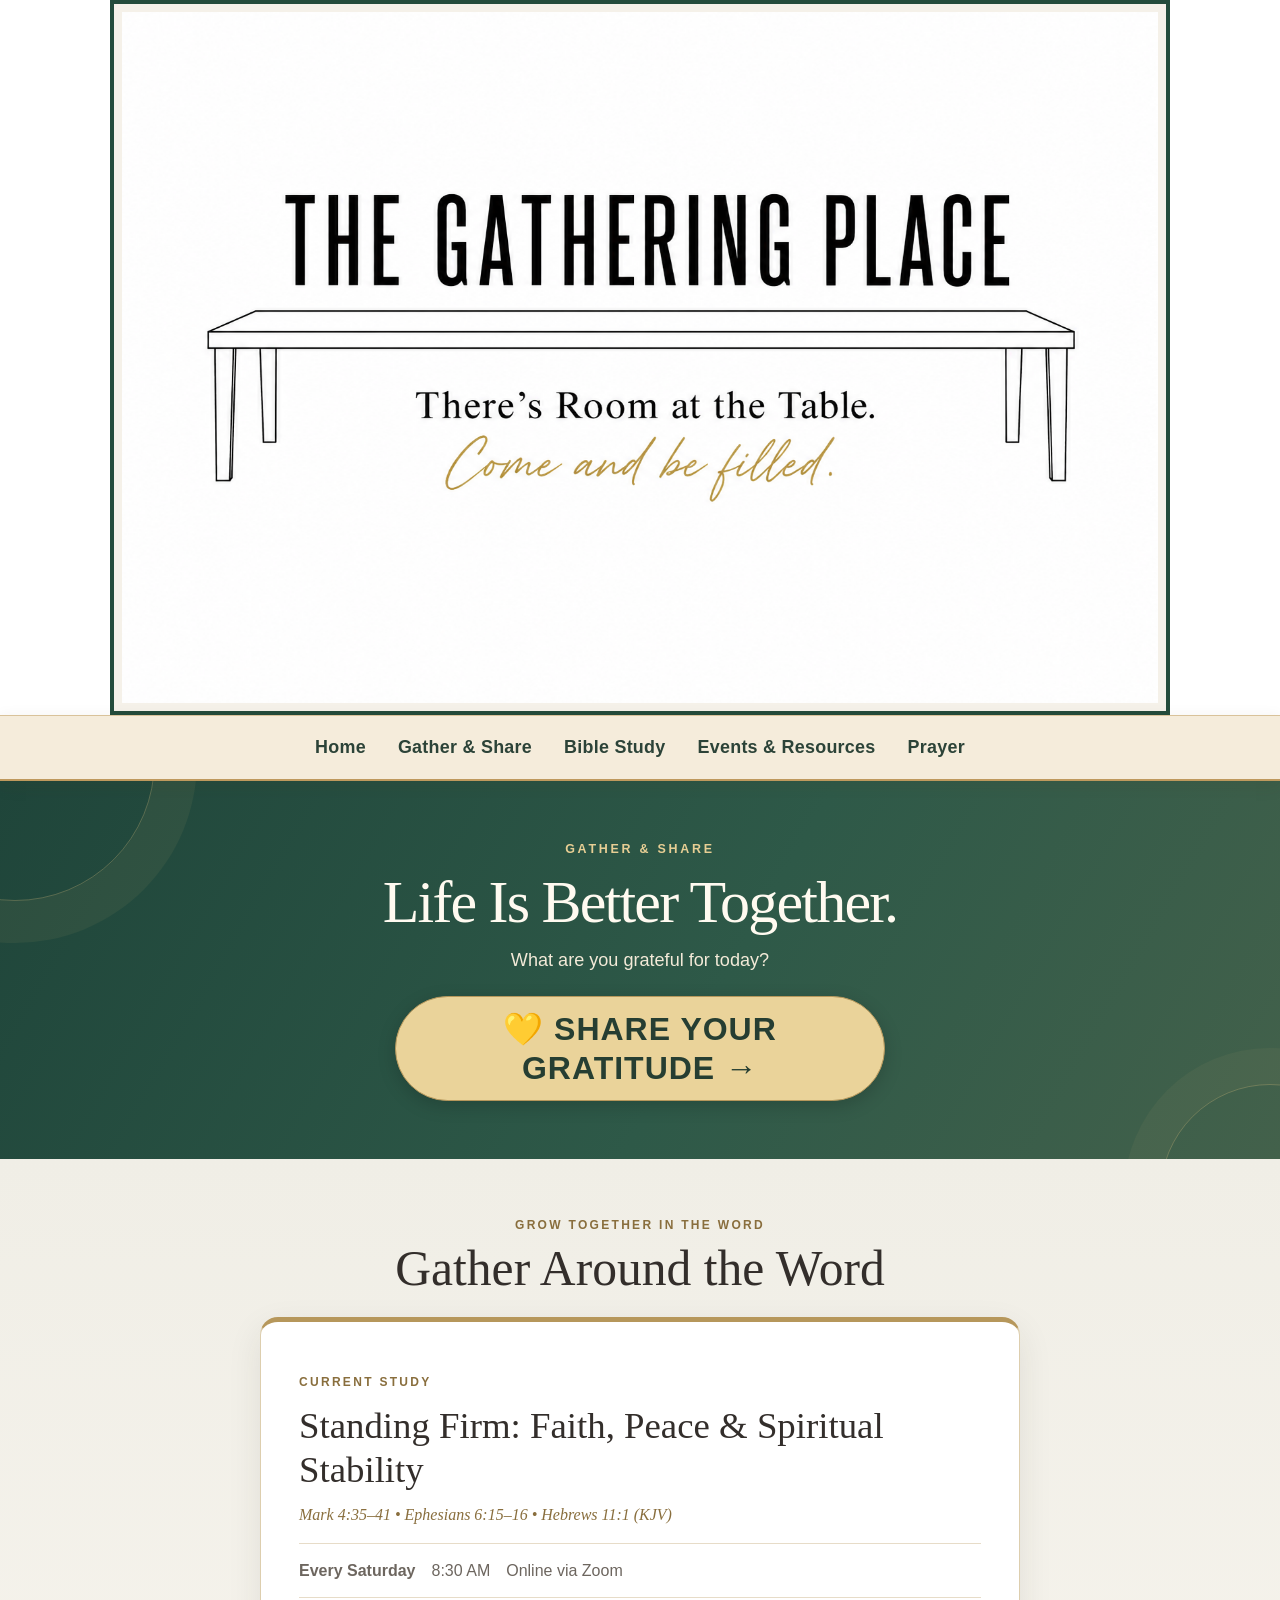
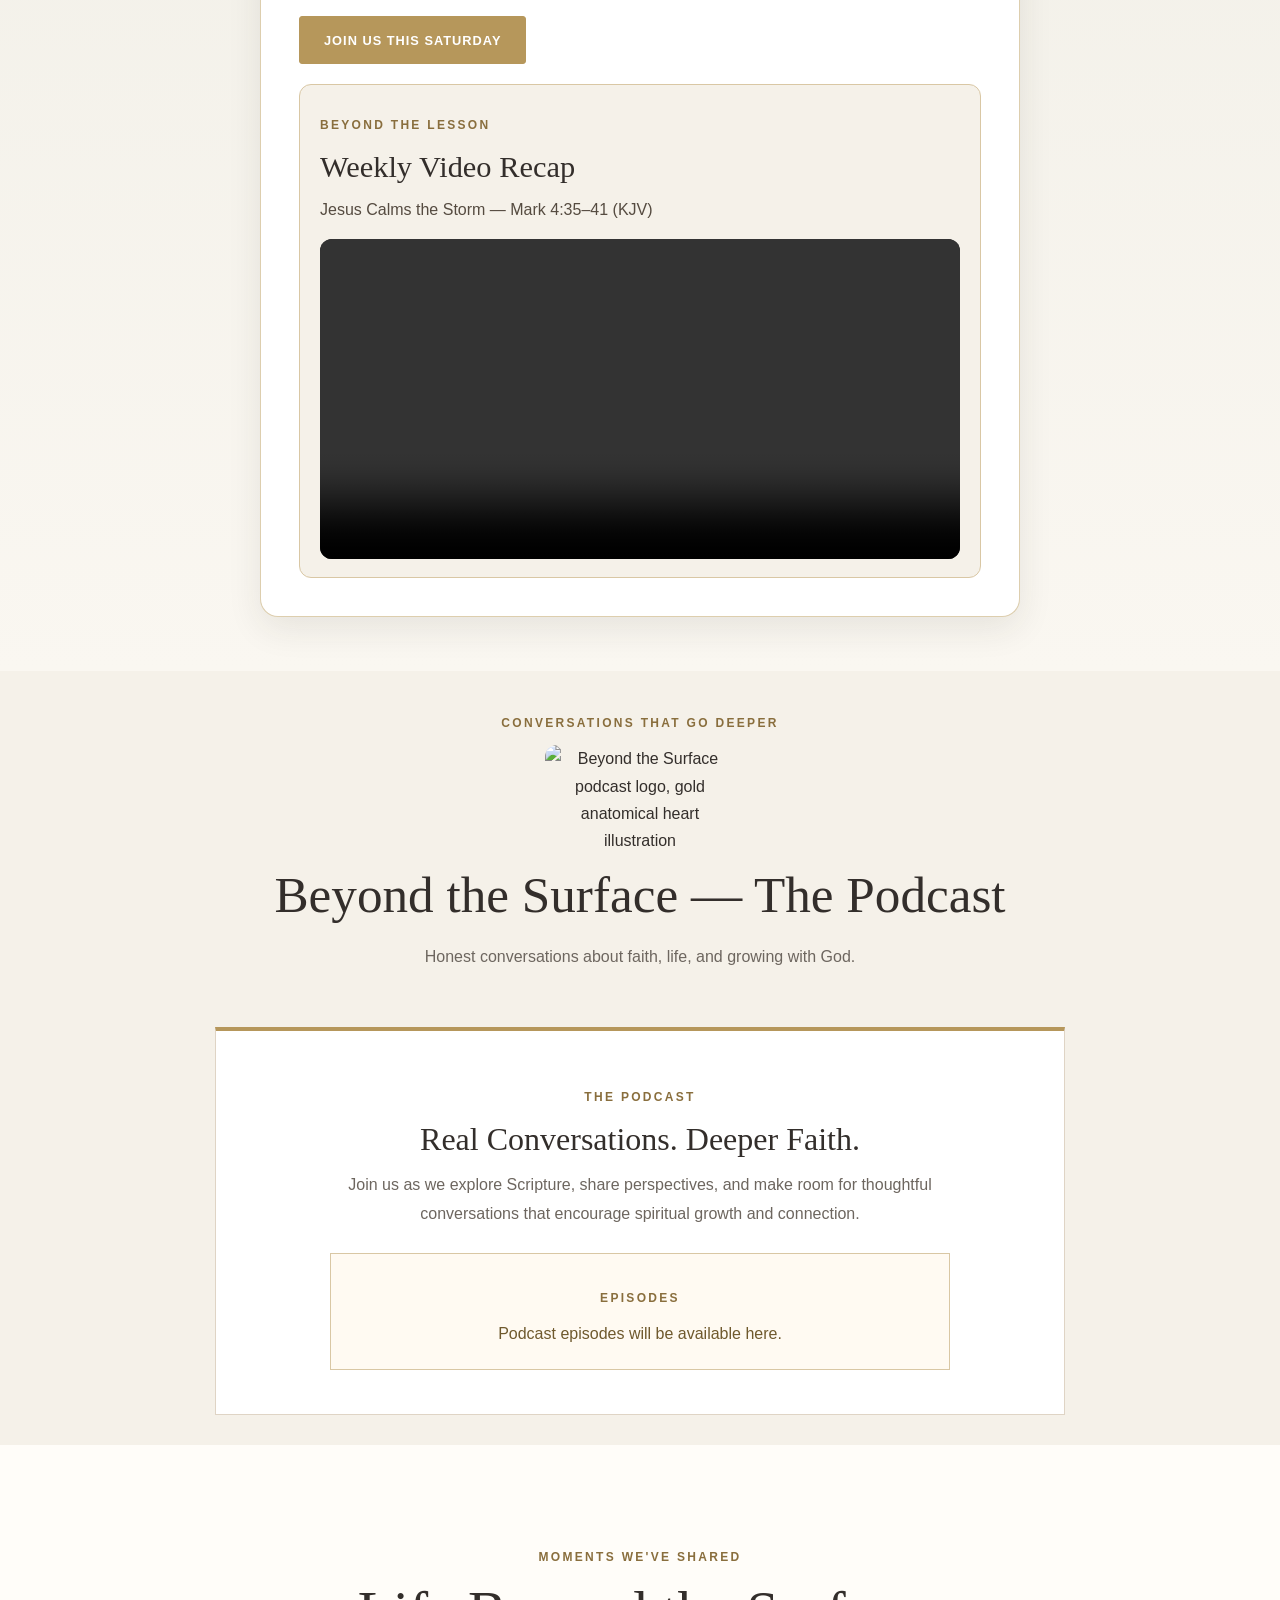
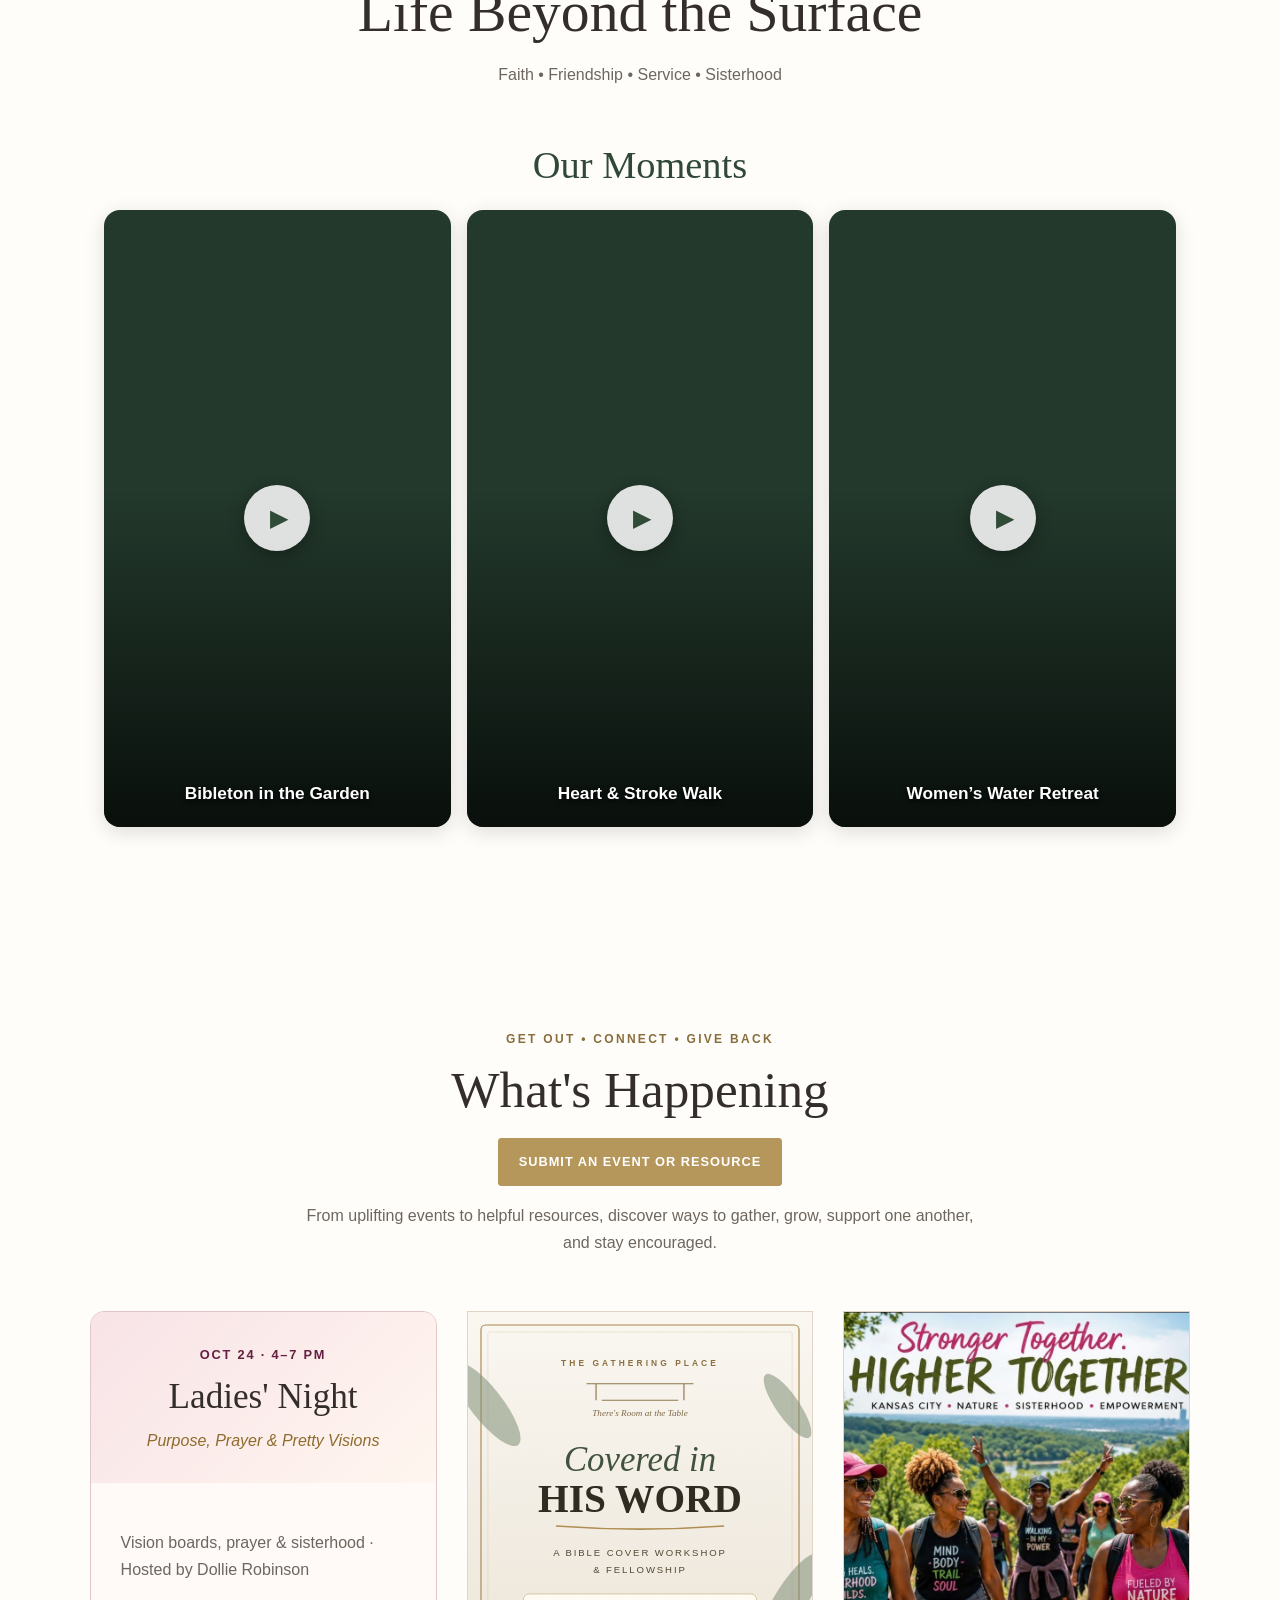
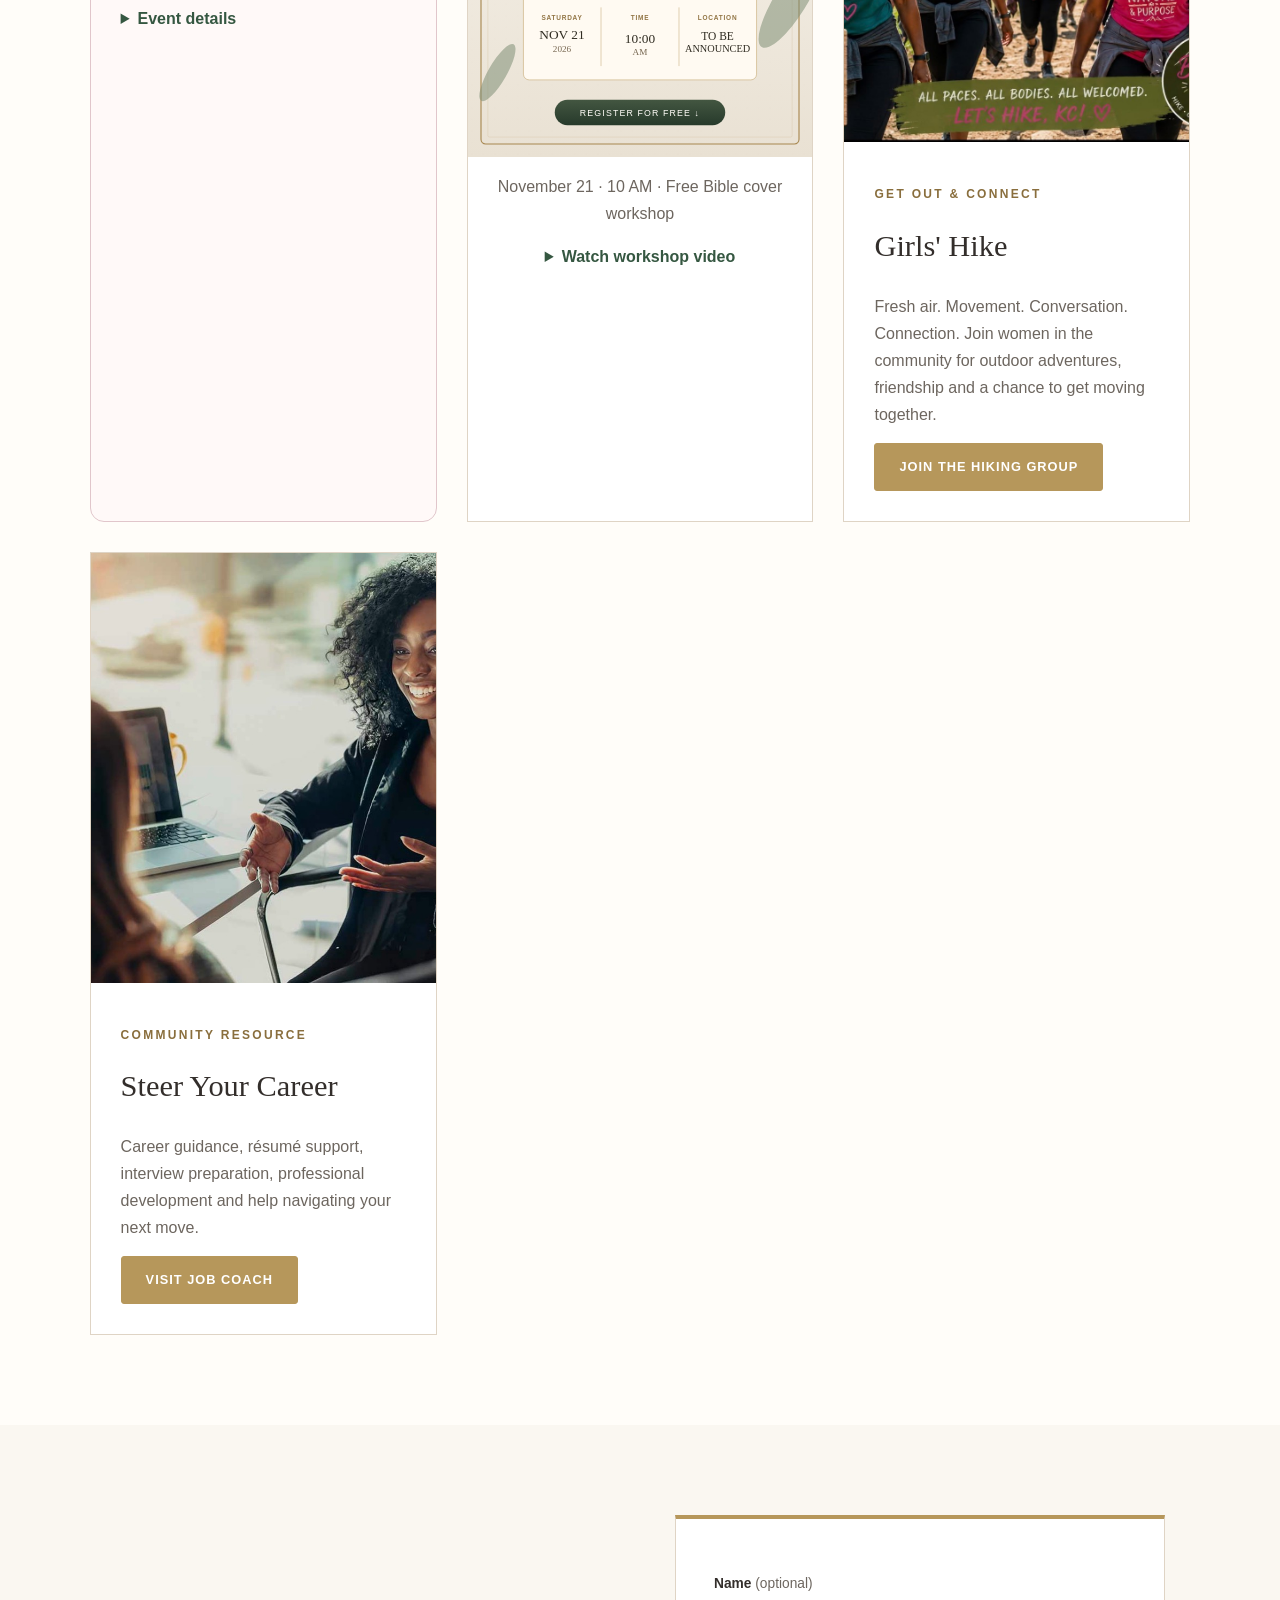
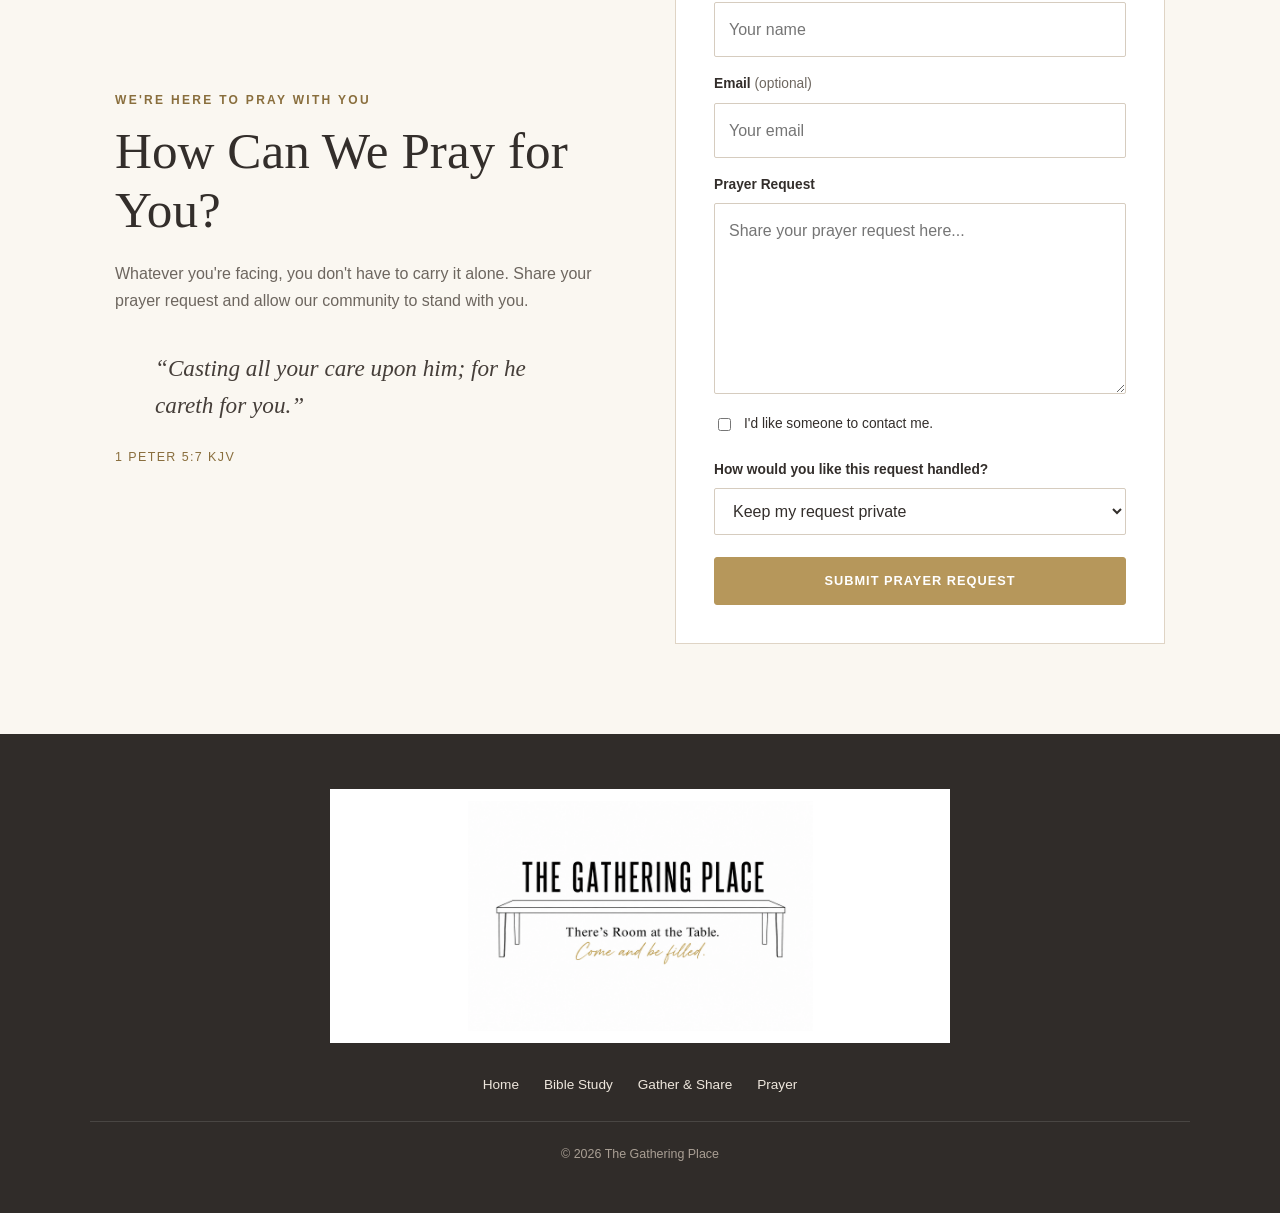
==== index.html @ 5f8c2c53 "Constrain Covered in His Word video player and keep it collapsed until opened" ====
<!DOCTYPE html>
<html lang="en">
<head>
    <meta charset="UTF-8">
    <meta name="viewport" content="width=device-width, initial-scale=1.0">
    <title>The Gathering Place</title>
    <link rel="stylesheet" href="css/style.css?v=20261018-mobile">
    <link rel="manifest" href="manifest.webmanifest">
    <link rel="apple-touch-icon" href="app-icon-192.png">
    <meta name="theme-color" content="#b6975b">
    <meta name="apple-mobile-web-app-capable" content="yes">
    <meta name="apple-mobile-web-app-status-bar-style" content="default">
    <meta name="apple-mobile-web-app-title" content="The Gathering Place">

    <!-- These rules keep the Gathering Place logo large and centered. -->
    <style>
        html,
        body {
            width: 100%;
            margin: 0;
            padding: 0;
            overflow-x: hidden;
        }

        main,
        section {
            width: 100%;
            margin-left: auto;
            margin-right: auto;
        }

        .reason-container,
        .bible-study-container,
        .podcast-container,
        .questions-container,
        .visual-events-grid,
        .prayer-container,
        .footer-container {
            margin-left: auto !important;
            margin-right: auto !important;
        }

        .hero {
            min-height: 0 !important;
            height: auto !important;
            width: 100% !important;
            padding: 30px 0 !important;
            background: #ffffff !important;
            display: flex !important;
            justify-content: center !important;
            align-items: center !important;
            text-align: center !important;
        }

        .hero-content {
            width: 100% !important;
            margin: 0 auto !important;
        }

        .gathering-place-logo {
            display: block !important;
            width: min(1100px, 96vw) !important;
            height: auto !important;
            max-height: 430px !important;
            object-fit: contain !important;
            margin: 0 auto !important;
        }

        .hero-description {
            width: min(760px, 90%);
            margin: 24px auto 0 !important;
            text-align: center;
        }

        .section-heading,
        .section-heading h2 {
            max-width: 100% !important;
        }

        .section-heading h2 {
            overflow-wrap: normal;
            word-break: normal;
            text-align: center;
        }

        .footer-logo-banner {
            width: min(620px, 92%);
            margin: 0 auto 30px;
            padding: 12px 20px;
            background: #ffffff;
        }

        .footer-logo {
            display: block;
            width: 100%;
            max-height: 230px;
            margin: 0 auto;
            object-fit: contain;
        }

        .event-image {
            position: relative;
        }

        .date-badge {
            position: absolute;
            top: 16px;
            left: 16px;
            z-index: 5;
            width: 74px;
            min-height: 78px;
            padding: 8px 6px;
            background: #ffffff;
            border: 1px solid #b6975b;
            box-shadow: 0 8px 22px rgba(51, 46, 43, 0.16);
            display: flex;
            flex-direction: column;
            justify-content: center;
            align-items: center;
            text-align: center;
        }

        .date-month {
            color: #896e3d;
            font-size: 0.72rem;
            font-weight: 700;
            letter-spacing: 2px;
            line-height: 1;
        }

        .date-day {
            margin-top: 5px;
            color: #332e2b;
            font-family: Georgia, "Times New Roman", serif;
            font-size: 2rem;
            line-height: 1;
        }

        @media (max-width: 650px) {
            .hero {
                padding: 18px 0 !important;
            }

            .gathering-place-logo {
                width: 100% !important;
                max-height: 320px !important;
                margin: 0 auto !important;
            }

            .hero-description {
                width: 90%;
                margin-top: 18px !important;
                padding: 0 !important;
                font-size: 0.95rem;
                line-height: 1.7;
            }

            .reason-section .section-heading h2,
            .memories-section .section-heading h2 {
                width: 100%;
                font-size: clamp(2.15rem, 10vw, 3rem) !important;
                line-height: 1.08 !important;
                white-space: normal !important;
            }

            .footer-logo-banner {
                width: 96%;
                padding: 8px 12px;
            }
        }

        /* KEEP THE TOP HEADER AND NAVIGATION INSIDE THE PAGE */

        .site-header {
            box-sizing: border-box !important;
            width: 100% !important;
            max-width: 100vw !important;
            padding: 18px clamp(24px, 4vw, 72px) !important;
            display: grid !important;
            grid-template-columns: minmax(260px, auto) minmax(0, 1fr) !important;
            align-items: center !important;
            column-gap: 40px !important;
        }

        .logo-area {
            min-width: 0 !important;
        }

        .main-nav {
            width: 100% !important;
            max-width: 100% !important;
            display: flex !important;
            justify-content: flex-end !important;
            align-items: center !important;
            flex-wrap: wrap !important;
            gap: 14px 28px !important;
        }

        .main-nav a {
            white-space: nowrap !important;
        }

        @media (max-width: 1100px) {
            .site-header {
                grid-template-columns: 1fr !important;
                row-gap: 16px !important;
                text-align: center !important;
            }

            .main-nav {
                justify-content: center !important;
            }
        }

        /* KEEP THE BOTTOM TITLE CENTERED AND VISIBLE */

        .memories-section .section-heading {
            width: min(1050px, 92vw) !important;
            max-width: 92vw !important;
            padding-left: 0 !important;
            padding-right: 0 !important;
            margin-left: auto !important;
            margin-right: auto !important;
        }

        .memories-section .section-heading h2 {
            width: 100% !important;
            max-width: 100% !important;
            font-size: clamp(2.2rem, 5vw, 3.6rem) !important;
            line-height: 1.1 !important;
            white-space: normal !important;
            overflow-wrap: normal !important;
            text-align: center !important;
        }
    
        /* Phone-specific width fix for the content cards (desktop unchanged). */
        @media screen and (max-width: 650px) {
          html, body { width: 100% !important; max-width: 100% !important; overflow-x: clip !important; }
          *, *::before, *::after { box-sizing: border-box !important; }
          main, main > section { width: 100% !important; max-width: 100% !important; min-width: 0 !important; }
          .bible-study-section, .podcast-section, .questions-section, .community-section, .prayer-section {
            padding-left: 16px !important; padding-right: 16px !important;
          }
          .bible-study-container, .podcast-container, .questions-container,
          .prayer-container, .visual-events-grid {
            display: grid !important;
            grid-template-columns: minmax(0, 1fr) !important;
            width: 100% !important; max-width: 100% !important; min-width: 0 !important;
          }
          .bible-study-container > *, .podcast-container > *, .questions-container > *,
          .prayer-container > *, .visual-events-grid > * {
            box-sizing: border-box !important;
            min-width: 0 !important; width: 100% !important; max-width: 100% !important;
          }
          .current-lesson-card, .lesson-library-card {
            padding: 24px 16px !important; overflow-wrap: anywhere !important;
          }
          .lesson-buttons, .lesson-buttons a, .lesson-buttons button {
            box-sizing: border-box !important;
            width: 100% !important; max-width: 100% !important; min-width: 0 !important;
          }
          .lesson-buttons a, .lesson-buttons button { white-space: normal !important; overflow-wrap: anywhere !important; }
          .visual-event-card, .visual-event-info { min-width: 0 !important; max-width: 100% !important; }
          .visual-event-card video, .visual-event-card img { width: 100% !important; max-width: 100% !important; }
        }


        /* Inviting, professional header and accessible responsive navigation */
        .site-header .logo-area h1 { font-size:clamp(1.65rem,2.8vw,2.45rem); line-height:1.15; letter-spacing:-.025em; }
        .site-header .logo-area p { font-size:clamp(.68rem,1vw,.82rem); letter-spacing:1.1px; line-height:1.6; }
        .site-header .main-nav { gap:10px 12px !important; }
        .site-header .main-nav a {
            font-size:.88rem; font-weight:600; padding:10px 15px; border-radius:999px;
            border:1px solid transparent; transition:background .2s,border-color .2s,color .2s;
            white-space:normal !important; text-align:center;
        }
        .site-header .main-nav a:hover, .site-header .main-nav a:focus-visible {
            background:#f5f1e9; border-color:#d9c7a4; color:#6f592d;
        }
        .community-welcome {
            width:100%; max-width:100%; min-width:0; box-sizing:border-box;
            padding:clamp(48px,7vw,90px) 22px; text-align:center; background:#f5f1e9;
        }
        .community-welcome-inner { max-width:780px; min-width:0; width:100%; margin:0 auto; }
        .community-welcome h2 {
            margin:16px auto 22px; font-size:clamp(2.3rem,5.4vw,4.2rem);
            line-height:1.12; letter-spacing:-.03em; overflow-wrap:normal;
        }
        .community-welcome-lead { max-width:650px; margin:0 auto 28px; font-size:clamp(1rem,2vw,1.2rem); line-height:1.8; }
        .community-welcome .primary-button { padding:15px 30px; max-width:100%; white-space:normal; text-align:center; }
        .community-welcome-secondary { margin:18px auto 0; font-size:.94rem; }
        .community-welcome-secondary a { color:#6f592d; text-decoration:underline; text-underline-offset:4px; }
        @media(max-width:650px) {
            .site-header { padding:19px 16px !important; row-gap:16px !important; }
            .site-header .logo-area h1 { font-size:clamp(1.75rem,7vw,2.2rem); }
            .site-header .main-nav {
                display:grid !important; grid-template-columns:repeat(2,minmax(0,1fr)) !important;
                width:100% !important; gap:9px !important;
            }
            .site-header .main-nav a {
                width:100%; box-sizing:border-box; min-width:0; border:1px solid #e1d8c9;
                background:#faf7f1; border-radius:9px; padding:11px 7px;
                font-size:.84rem; line-height:1.35; overflow-wrap:break-word;
            }
            .site-header .main-nav a:last-child { grid-column:1 / -1; }
            .community-welcome { padding:48px 20px 54px; }
            .community-welcome h2 { font-size:clamp(2rem,9vw,3rem); }
        }

        /* Rich, compact community invitation: preserve concise wording */
        .community-welcome {
            position:relative;
            isolation:isolate;
            overflow:hidden;
            padding:clamp(34px,5vw,58px) 20px !important;
            background:linear-gradient(120deg,#1f453a 0%,#2e5948 56%,#43614b 100%) !important;
            color:#fffaf0;
        }
        .community-welcome::before,.community-welcome::after {
            content:"";position:absolute;z-index:-1;pointer-events:none;
            border:1px solid rgba(218,190,126,.3);border-radius:50%;
        }
        .community-welcome::before {width:280px;height:280px;left:-125px;top:-160px;box-shadow:0 0 0 42px rgba(218,190,126,.065);}
        .community-welcome::after {width:220px;height:220px;right:-100px;bottom:-145px;box-shadow:0 0 0 36px rgba(218,190,126,.06);}
        .community-welcome-inner {max-width:800px !important;}
        .community-welcome .section-small {
            color:#e7ce94 !important;letter-spacing:.22em;
            font-size:.78rem;font-weight:700;margin:0 0 10px;
        }
        .community-welcome h2 {
            color:#fffaf0 !important;font-size:clamp(2rem,5vw,3.75rem) !important;
            line-height:1.08 !important;margin:0 auto 12px !important;
        }
        .community-welcome-lead {
            color:#f3ead8 !important;line-height:1.5 !important;
            margin:0 auto 22px !important;font-size:clamp(1rem,1.7vw,1.13rem) !important;
        }
        .community-welcome .primary-button {
            display:inline-flex;justify-content:center;align-items:center;
            padding:13px 26px !important;border-radius:999px !important;
            background:#ead39a !important;color:#263e32 !important;
            font-weight:700;box-shadow:0 5px 18px rgba(0,0,0,.17);
            transition:transform .18s ease,background .18s ease;
        }
        .community-welcome .primary-button:hover,.community-welcome .primary-button:focus-visible {
            background:#fff0c7 !important;transform:translateY(-2px);
        }
        @media(max-width:650px) {
            .community-welcome {padding:36px 18px 40px !important;}
            .community-welcome h2 {font-size:clamp(2.05rem,9vw,2.75rem) !important;}
            .community-welcome-lead {margin-bottom:18px !important;}
        }

        /* Understated navigation: links instead of large boxed buttons */
        .site-header .main-nav {
            display:flex !important;
            flex-wrap:wrap !important;
            align-items:center !important;
            justify-content:center !important;
            gap:8px 24px !important;
        }
        .site-header .main-nav a {
            display:inline-block !important;
            width:auto !important;
            min-width:0 !important;
            padding:8px 2px !important;
            background:transparent !important;
            border:0 !important;
            border-radius:0 !important;
            color:#332e2b !important;
            font-size:clamp(.9rem,1.2vw,1rem) !important;
            font-weight:500 !important;
            line-height:1.45 !important;
            text-decoration:none;
            text-underline-offset:6px;
        }
        .site-header .main-nav a:hover,
        .site-header .main-nav a:focus-visible {
            background:transparent !important;
            border:0 !important;
            text-decoration:underline !important;
            color:#896e3d !important;
        }
        @media(max-width:650px) {
            .site-header .main-nav {
                display:flex !important;
                flex-direction:row !important;
                flex-wrap:wrap !important;
                gap:6px 18px !important;
                justify-content:center !important;
            }
            .site-header .main-nav a,
            .site-header .main-nav a:last-child {
                grid-column:auto !important;
                flex:0 0 auto !important;
                padding:8px 1px !important;
                font-size:.94rem !important;
            }
            .hero { padding:12px 0 18px !important; }
        }

        /* One clear brand image with subtle navigation immediately below */
        .hero .hero-content { width:100% !important; max-width:1100px !important; margin:0 auto !important; }
        .hero .hero-nav {
            display:flex !important; flex-wrap:wrap !important; justify-content:center !important;
            align-items:center !important; gap:10px 30px !important;
            width:100% !important; margin:8px auto 0 !important; padding:8px 16px 14px !important;
        }
        .hero .hero-nav a {
            display:inline-block !important; text-align:center !important; width:auto !important;
            padding:9px 2px !important; margin:0 !important; border:0 !important;
            background:transparent !important; border-radius:0 !important;
            color:#332e2b !important; font-size:clamp(.94rem,1.35vw,1.04rem) !important;
            font-weight:500 !important; text-decoration:none !important;
            white-space:normal !important; line-height:1.35 !important;
        }
        .hero .hero-nav a:hover, .hero .hero-nav a:focus-visible {
            color:#896e3d !important; text-decoration:underline !important; text-underline-offset:5px !important;
        }
        @media(max-width:650px) {
            .hero .hero-nav {
                display:flex !important; flex-wrap:wrap !important; flex-direction:row !important;
                gap:6px 19px !important; margin-top:0 !important; padding:4px 12px 12px !important;
            }
            .hero .hero-nav a { flex:0 0 auto !important; font-size:.94rem !important; padding:8px 0 !important; }
        }

        /* Compact visual refresh for home logo and Bible study */
        .hero {padding:12px 0 20px !important;}
        .gathering-place-logo {width:min(780px,90vw) !important;max-height:290px !important;}
        .hero .hero-content {max-width:980px !important;}
        .hero .hero-nav {margin:0 auto !important;gap:6px 22px !important;padding:0 16px !important;}
        .hero .hero-nav a {font-size:clamp(.9rem,1.5vw,1.04rem) !important;}
        .bible-study-section {
            padding:44px 18px 54px !important;
            background:linear-gradient(180deg,#f0eee6,#faf7f1) !important;
        }
        .bible-study-section .section-heading {margin-bottom:20px !important;}
        .bible-study-section .section-heading h2 {
            font-size:clamp(2rem,4.3vw,3.1rem) !important;line-height:1.12 !important;
            margin:6px auto 0 !important;
        }
        .bible-study-section .section-heading .section-small {margin-bottom:4px !important;}
        .bible-study-section .bible-study-container {max-width:760px !important;}
        .bible-study-section .current-lesson-card {
            padding:clamp(22px,4vw,38px) !important;
            border-radius:18px !important;
            border:1px solid #ddceae !important;
            border-top:5px solid #b6975b !important;
            box-shadow:0 12px 35px rgba(39,44,35,.09) !important;
        }
        .bible-study-section .current-lesson-card > h3 {
            font-size:clamp(1.65rem,3.7vw,2.3rem) !important;
            line-height:1.18 !important;margin:8px 0 12px !important;
        }
        .bible-study-section .lesson-scripture {line-height:1.5 !important;margin:0 0 16px !important;}
        .bible-study-section .study-details {
            display:flex !important;gap:6px 16px !important;flex-wrap:wrap !important;
            padding:13px 0 !important;margin:8px 0 18px !important;
            border-top:1px solid #e7dcc8;border-bottom:1px solid #e7dcc8;
        }
        .bible-study-section .study-details p {margin:0 !important;font-size:1rem !important;}
        .bible-study-section .lesson-buttons {margin:0 !important;}
        .bible-study-section .weekly-recap {
            margin-top:20px !important;padding:18px 20px !important;
            border-radius:12px !important;
        }
        .bible-study-section .weekly-recap h3 {margin:3px 0 6px !important;}
        .bible-study-section .weekly-recap p:last-child {margin:0 !important;}
        @media(max-width:650px) {
            .hero {padding:4px 0 12px !important;}
            .gathering-place-logo {width:94vw !important;max-height:235px !important;}
            .hero .hero-nav {gap:4px 13px !important;row-gap:0 !important;padding:0 12px !important;}
            .hero .hero-nav a {padding:5px 0 !important;font-size:.83rem !important;}
            .bible-study-section {padding:32px 14px 42px !important;}
            .bible-study-section .section-heading {margin-bottom:16px !important;}
            .bible-study-section .current-lesson-card {padding:20px 18px !important;}
            .bible-study-section .study-details {gap:4px 12px !important;}
        }

        /* Refined compact pill navigation under the original logo */
        .hero .hero-nav {
            display:flex !important;flex-wrap:wrap !important;
            justify-content:center !important;align-items:center !important;
            gap:9px 11px !important;max-width:880px !important;
            padding:8px 16px 0 !important;
        }
        .hero .hero-nav a {
            display:inline-flex !important;align-items:center !important;
            justify-content:center !important;width:auto !important;
            min-height:42px !important;padding:9px 17px !important;
            border:1px solid #ddcfb4 !important;border-radius:999px !important;
            background:#f8f4eb !important;color:#354b3d !important;
            font-weight:600 !important;font-size:clamp(.86rem,1.4vw,1rem) !important;
            line-height:1.2 !important;white-space:nowrap !important;
            text-decoration:none !important;
            box-shadow:0 2px 9px rgba(60,57,45,.05) !important;
            transition:background .18s ease,transform .18s ease,box-shadow .18s ease;
        }
        .hero .hero-nav a[href="community.html"] {
            background:#294c3e !important;border-color:#294c3e !important;
            color:#fff9ee !important;box-shadow:0 4px 12px rgba(37,72,57,.17) !important;
        }
        .hero .hero-nav a:hover,.hero .hero-nav a:focus-visible {
            background:#e8dec9 !important;color:#294c3e !important;
            transform:translateY(-2px);box-shadow:0 5px 14px rgba(60,57,45,.12) !important;
        }
        .hero .hero-nav a[href="community.html"]:hover,.hero .hero-nav a[href="community.html"]:focus-visible {
            background:#386451 !important;color:#fff !important;
        }
        @media(max-width:650px) {
            .hero .hero-nav {gap:8px !important;padding:4px 10px 0 !important;}
            .hero .hero-nav a {min-height:39px !important;padding:9px 12px !important;font-size:.82rem !important;}
        }

        /* Navigation bridges the logo and the next section */
        .hero {padding-bottom:0 !important;overflow:visible !important;position:relative;z-index:2;}
        .hero .hero-content {overflow:visible !important;}
        .hero .hero-nav {
            position:relative !important;z-index:4 !important;
            margin:0 auto -23px !important;padding:10px 14px !important;
            width:max-content !important;max-width:calc(100% - 20px) !important;
            border-radius:22px !important;
            background:rgba(255,253,248,.98) !important;
            border:1px solid #dbc59a !important;
            box-shadow:0 7px 24px rgba(35,62,48,.15),0 0 19px rgba(190,156,86,.17) !important;
            gap:8px !important;
        }
        .hero .hero-nav a {
            background:#f8f4eb !important;
            border:1px solid #d6c39e !important;
            box-shadow:0 1px 4px rgba(49,59,40,.06) !important;
            transition:transform .2s ease,box-shadow .2s ease,background .2s ease !important;
        }
        .hero .hero-nav a:hover,.hero .hero-nav a:focus-visible {
            transform:translateY(-3px) !important;
            box-shadow:0 0 0 2px rgba(210,175,104,.25),0 6px 16px rgba(37,66,49,.19) !important;
        }
        .community-welcome {padding-top:clamp(65px,7vw,86px) !important;}
        @media(max-width:650px) {
            .hero .hero-nav {
                width:calc(100% - 24px) !important;max-width:440px !important;
                margin-bottom:-28px !important;padding:10px 8px !important;
                gap:7px !important;border-radius:18px !important;
            }
            .hero .hero-nav a {font-size:.78rem !important;padding:9px 11px !important;min-height:36px !important;}
            .community-welcome {padding-top:74px !important;}
        }
        @media(prefers-reduced-motion:reduce) {
            .hero .hero-nav a {transition:none !important;}
            .hero .hero-nav a:hover {transform:none !important;}
        }

        /* Make original logo the unmistakable hero focal point */
        .hero .hero-content {max-width:1200px !important;}
        .hero .gathering-place-logo {
            width:min(1120px,98vw) !important;
            max-height:none !important;
            height:auto !important;
            margin:0 auto 4px !important;
        }
        .hero {padding-top:8px !important;}
        @media(max-width:650px) {
            .hero .gathering-place-logo {
                width:100vw !important;max-height:none !important;
                margin:0 auto 2px !important;
            }
            .hero {padding-top:0 !important;}
        }

        /* Simplified logo-first landing: no pills, bubbles, or enclosing navigation box */
        .hero {padding:0 0 0 !important;background:#fff !important;}
        .hero .hero-content {width:100% !important;max-width:none !important;}
        .hero .gathering-place-logo {
            width:min(1400px,100vw) !important;max-width:100% !important;
            max-height:none !important;height:auto !important;
            margin:0 auto 0 !important;
        }
        .hero .hero-nav {
            position:relative !important;z-index:3 !important;
            display:flex !important;flex-wrap:wrap !important;
            justify-content:center !important;align-items:center !important;
            width:100% !important;max-width:none !important;
            margin:0 auto !important;box-sizing:border-box !important;
            padding:14px 14px !important;gap:8px 28px !important;
            background:#244a3b !important;border:0 !important;border-radius:0 !important;
            box-shadow:none !important;
        }
        .hero .hero-nav a,.hero .hero-nav a[href="community.html"] {
            display:inline-block !important;min-height:0 !important;
            padding:7px 2px !important;border:0 !important;
            border-radius:0 !important;background:transparent !important;
            color:#fff9eb !important;box-shadow:none !important;
            font-size:clamp(.94rem,1.5vw,1.12rem) !important;
            font-weight:700 !important;letter-spacing:.015em;
            text-decoration:none !important;
            transition:color .2s ease,text-shadow .2s ease !important;
        }
        .hero .hero-nav a:hover,.hero .hero-nav a:focus-visible,
        .hero .hero-nav a[href="community.html"]:hover,.hero .hero-nav a[href="community.html"]:focus-visible {
            background:transparent !important;color:#e9cd8c !important;
            box-shadow:none !important;transform:none !important;
            text-shadow:0 0 10px rgba(235,206,142,.45) !important;
        }
        .community-welcome {padding-top:clamp(34px,5vw,58px) !important;}
        @media(max-width:650px) {
            .hero .gathering-place-logo {width:100% !important;max-height:none !important;margin:0 !important;}
            .hero .hero-nav {width:100% !important;max-width:none !important;margin:0 !important;
                padding:10px 8px !important;gap:3px 16px !important;border-radius:0 !important;}
            .hero .hero-nav a,.hero .hero-nav a[href="community.html"] {
                font-size:.84rem !important;padding:8px 2px !important;white-space:normal !important;
            }
            .community-welcome {padding-top:36px !important;}
        }

        /* October 18: warm navigation band, distinct from the forest-green welcome area */
        .hero .hero-nav {
            background:#f5ecdb !important;
            border-top:1px solid #d9c29a !important;
            border-bottom:2px solid #bf995d !important;
            border-left:0 !important;
            border-right:0 !important;
            color:#332e2b !important;
            box-shadow:0 5px 16px rgba(68,49,24,.10) !important;
        }
        .hero .hero-nav a,
        .hero .hero-nav a[href="community.html"] {
            color:#2c4338 !important;
            background:transparent !important;
            border:0 !important;
            border-radius:0 !important;
            font-weight:700 !important;
            box-shadow:none !important;
            text-shadow:none !important;
        }
        .hero .hero-nav a:hover,
        .hero .hero-nav a:focus-visible,
        .hero .hero-nav a[href="community.html"]:hover,
        .hero .hero-nav a[href="community.html"]:focus-visible {
            color:#9a6c25 !important;
            text-shadow:0 0 10px rgba(195,155,84,.25) !important;
            text-decoration:underline !important;
            text-underline-offset:5px !important;
        }
        /* Logo-only emphasis: forest-green trim and larger brand artwork on phones. */
        .hero .gathering-place-logo {
            box-sizing: border-box !important;
            width: min(1060px, 96vw) !important;
            max-height: none !important;
            height: auto !important;
            border: 4px solid #234b3b !important;
            background: #f5f1e9 !important;
            padding: 8px !important;
        }
        @media (max-width: 650px) {
            .hero .gathering-place-logo {
                width: 98vw !important;
                max-height: none !important;
                border-width: 3px !important;
                padding: 4px !important;
            }
        }

        /* Prominent, double-beat gratitude invitation */
        .gratitude-pulse-button {
            display: inline-flex !important;
            align-items: center;
            justify-content: center;
            min-height: 84px;
            width: min(90vw, 490px);
            padding: 22px 30px !important;
            font-size: clamp(1.3rem, 4.8vw, 2rem) !important;
            font-weight: 800 !important;
            line-height: 1.2;
            text-align: center;
            border-radius: 18px !important;
            transform-origin: center;
            animation: gratitude-heartbeat 1.7s ease-in-out infinite;
            box-shadow: 0 6px 24px rgba(121, 87, 33, .28);
        }
        @keyframes gratitude-heartbeat {
            0%, 100% { transform: scale(1); box-shadow: 0 6px 24px rgba(121,87,33,.28); }
            14% { transform: scale(1.13); box-shadow: 0 10px 32px rgba(182,151,91,.48); }
            28% { transform: scale(1.02); }
            42% { transform: scale(1.10); box-shadow: 0 10px 30px rgba(182,151,91,.4); }
            60% { transform: scale(1); box-shadow: 0 6px 24px rgba(121,87,33,.28); }
        }
        .gratitude-pulse-button:hover, .gratitude-pulse-button:focus-visible { animation-play-state: paused; }
        @media (prefers-reduced-motion: reduce) { .gratitude-pulse-button { animation: none; } }
    
/* Compact mobile-first sections, styled to match Gather & Share */
@media(max-width:650px){
.podcast-section{padding:26px 16px!important}.podcast-section .section-heading{margin-bottom:12px!important}.podcast-section .section-heading h2{font-size:clamp(1.65rem,7vw,2.2rem)!important;line-height:1.12!important;margin:8px auto!important}.podcast-section .section-heading p{line-height:1.4!important;margin:8px auto!important}.podcast-section .podcast-container{margin-top:12px!important}.podcast-section .current-lesson-card{padding:16px!important}.community-section .section-heading{padding-bottom:12px!important}.visual-events-grid{gap:16px!important}.visual-event-card{overflow:hidden}.visual-event-card .visual-event-info{padding:14px 16px!important}.visual-event-card .visual-event-info p{line-height:1.45!important;margin:6px 0!important}.compact-event-banner{padding:22px 14px!important}.compact-event-banner h3{font-size:2rem!important;margin:6px 0!important}.visual-event-card img[src="covered-in-his-word-flyer.svg"]{max-height:330px!important;object-fit:contain!important;background:#f4f0e8}.visual-event-card details{margin-top:8px}}
.compact-event{background:#fff9f8;border:1px solid #e1c6cb;border-radius:14px}.compact-event-banner{text-align:center;padding:28px 18px;background:linear-gradient(135deg,#f8e3e7,#fff6ef);color:#641f41}.compact-event-banner h3{font-family:Georgia,serif;font-size:2.2rem;margin:8px 0}.compact-event-banner p{font-style:italic;color:#8e6b2c;margin:0}.event-eyebrow{font-size:.8rem;font-weight:700;letter-spacing:.14em}.visual-event-card summary{cursor:pointer;color:#355741;font-weight:700;padding:8px 0}.visual-event-card details p{font-size:.92rem}.compact-workshop-info{padding:12px 16px!important;text-align:center}.compact-workshop-info p{margin:4px 0!important}

/* Tight mobile event previews: override older event card styles */
@media(max-width:650px){.visual-events-grid .compact-event{height:auto!important;min-height:0!important;padding:0!important;margin:0!important}.visual-events-grid .compact-event .compact-event-banner{padding:15px 12px!important;min-height:0!important}.visual-events-grid .compact-event .compact-event-banner h3{font-size:1.5rem!important;line-height:1.15!important;margin:4px 0!important}.visual-events-grid .compact-event .compact-event-banner p{font-size:.95rem!important;line-height:1.3!important;margin:3px 0!important}.visual-events-grid .compact-event .event-eyebrow{font-size:.7rem!important}.visual-events-grid .compact-event .visual-event-info{padding:10px 14px!important}.visual-events-grid .compact-event .visual-event-info>p{font-size:.88rem!important;line-height:1.35!important;margin:2px 0!important}.visual-events-grid .compact-event details{margin-top:4px!important}.visual-events-grid .compact-event summary{font-size:.86rem!important;padding:5px 0!important}.visual-events-grid .compact-event details:not([open])> :not(summary){display:none!important}}

/* Keep workshop video from expanding the entire events section */
.visual-events-grid .compact-workshop-info details:not([open]) video{display:none!important}.visual-events-grid .compact-workshop-info details[open] video{display:block!important;width:100%!important;max-height:240px!important;aspect-ratio:16/9!important;object-fit:contain!important;background:#222!important}.visual-events-grid .compact-workshop-info details summary{display:list-item;cursor:pointer}.visual-events-grid .compact-workshop-info details{margin:4px 0!important}.visual-events-grid .compact-workshop-info{min-height:0!important}
</style>
</head>

<body>


    <main>
        <!-- HERO -->
        <section class="hero" id="home">
            <div class="hero-content">
                <img
                    src="gathering-place-logo.png"
                    alt="The Gathering Place"
                    class="gathering-place-logo">



        <nav class="main-nav hero-nav" aria-label="Main navigation">
            <a href="#home">Home</a>
            <a href="community.html">Gather &amp; Share</a>
            <a href="#bible-study">Bible Study</a>
            <a href="#community">Events &amp; Resources</a>
            <a href="#prayer">Prayer</a>
        </nav>
            </div>
        </section>

        <!-- COMMUNITY: FRONT AND CENTER -->
        <section id="community-welcome" class="community-welcome" aria-labelledby="community-welcome-heading">
            <div class="community-welcome-inner">
                <p class="section-small">GATHER &amp; SHARE</p>
                <h2 id="community-welcome-heading">Life Is Better Together.</h2>
                <p class="community-welcome-lead">What are you grateful for today?</p>
                <a class="primary-button gratitude-pulse-button" href="community.html" aria-label="Share what you are grateful for on the community wall">💛 Share Your Gratitude →</a>
            </div>
        </section>

        <!-- BIBLE STUDY -->
        <section class="bible-study-section" id="bible-study">
            <div class="section-heading">
                <p class="section-small">GROW TOGETHER IN THE WORD</p>
                <h2>Gather Around the Word</h2>
            </div>

            <div class="bible-study-container" style="grid-template-columns:minmax(0,1fr);max-width:850px;">
                <div class="current-lesson-card">
                    <p class="study-label">CURRENT STUDY</p>
                    <h3>Standing Firm: Faith, Peace &amp; Spiritual Stability</h3>
                    <p class="lesson-scripture">Mark 4:35–41 • Ephesians 6:15–16 • Hebrews 11:1 (KJV)</p>

                    <div class="study-details">
                        <p><strong>Every Saturday</strong></p>
                        <p>8:30 AM</p>
                        <p>Online via Zoom</p>
                    </div>

                    <div class="lesson-buttons">
                        <a
                            href="https://docs.google.com/forms/d/e/1FAIpQLSfU3p24CmUlmpYeb_MYwhOVHn-_OA6D5vGNtRPrbZeDgaa31A/viewform?usp=publish-editor"
                            target="_blank"
                            rel="noopener noreferrer"
                            class="primary-button">
                            Join Us This Saturday
                        </a>

                    </div>
                    <div class="weekly-recap" style="margin-top:28px;padding:24px 20px;background:#f5f1e9;border:1px solid #d9c7a4;max-width:100%;min-width:0;box-sizing:border-box;">
                        <p class="study-label">BEYOND THE LESSON</p>
                        <h3 style="font-size:clamp(1.45rem,5vw,1.9rem);margin:8px 0 12px;">Weekly Video Recap</h3>
                        <p style="color:#554b40;margin:10px 0 16px;">Jesus Calms the Storm — Mark 4:35–41 (KJV)</p>
                        <video controls playsinline preload="metadata" style="display:block;width:100%;max-width:100%;height:auto;border-radius:12px;background:#242424;" aria-label="Weekly Bible study recap: Jesus Calms the Storm, Mark 4:35–41">
                            <source src="https://ucudchsbuzfvbnntrdto.supabase.co/storage/v1/object/public/approved-event-videos/Bible_recap.mp4.mp4" type="video/mp4">
                            Your browser does not support video playback.
                        </video>
                    </div>

                </div>

            </div>
        </section>

        <!-- PODCAST -->
        <section class="podcast-section" id="podcast" style="padding:30px 16px;background:#f5f1e9;">
            <div class="section-heading">
                <p class="section-small">CONVERSATIONS THAT GO DEEPER</p>
                <img src="https://ucudchsbuzfvbnntrdto.supabase.co/storage/v1/object/public/podcast-images/EC91975A-6626-4D15-AF3E-58161572CD53.png" alt="Beyond the Surface podcast logo, gold anatomical heart illustration" loading="lazy" style="display:block;width:min(190px,48vw);max-width:100%;height:auto;margin:0 auto 12px;border-radius:12px;">
                <h2>Beyond the Surface — The Podcast</h2>
                <p style="max-width:700px;margin:14px auto 0;line-height:1.8;">Honest conversations about faith, life, and growing with God.</p>
            </div>
            <div class="podcast-container" style="display:grid;grid-template-columns:minmax(0,1fr);max-width:850px;margin:12px auto 0;">
                <div class="current-lesson-card" style="text-align:center;max-width:100%;box-sizing:border-box;">
                    <p class="study-label">THE PODCAST</p>
                    <h3>Real Conversations. Deeper Faith.</h3>
                    <p style="line-height:1.8;max-width:650px;margin:12px auto;">Join us as we explore Scripture, share perspectives, and make room for thoughtful conversations that encourage spiritual growth and connection.</p>
                    <div style="margin:24px auto 0;padding:22px 18px;border:1px solid #d9c7a4;background:#fffaf2;max-width:620px;box-sizing:border-box;">
                        <p class="study-label">EPISODES</p>
                        <p style="margin:8px 0 0;color:#6f592d;">Podcast episodes will be available here.</p>
                    </div>
                </div>
            </div>
        </section>

        <!-- COMMUNITY -->
        <!-- BOTTOM MOVING PHOTO BANNER -->
        <section class="memories-section">
            <div class="section-heading">
                <p class="section-small">MOMENTS WE'VE SHARED</p>
                <h2>Life Beyond the Surface</h2>
                <p>Faith • Friendship • Service • Sisterhood</p>
            </div>

<div class="memory-gallery" id="event-reels"><h3>Our Moments</h3><div class="memory-video-grid"><article class="memory-video-card"><div class="memory-video-frame"><video preload="metadata" playsinline controlslist="nodownload" aria-label="Bibleton in the Garden event recap"><source src="https://ucudchsbuzfvbnntrdto.supabase.co/storage/v1/object/public/approved-event-videos/Bibleton_in_the_Garden_web.mp4#t=0.3" type="video/mp4">Your browser does not support video playback.</video><button type="button" class="memory-video-cover" aria-label="Play Bibleton in the Garden video"><span class="memory-video-play" aria-hidden="true">▶</span><span class="memory-video-caption">Bibleton in the Garden</span></button></div></article>
<article class="memory-video-card"><div class="memory-video-frame"><video preload="metadata" playsinline controlslist="nodownload" aria-label="Heart & Stroke Walk event recap"><source src="https://ucudchsbuzfvbnntrdto.supabase.co/storage/v1/object/public/approved-event-videos/Heart_Walk_ready.mp4.mp4#t=0.3" type="video/mp4">Your browser does not support video playback.</video><button type="button" class="memory-video-cover" aria-label="Play Heart & Stroke Walk video"><span class="memory-video-play" aria-hidden="true">▶</span><span class="memory-video-caption">Heart &amp; Stroke Walk</span></button></div></article>
<article class="memory-video-card"><div class="memory-video-frame"><video preload="metadata" playsinline controlslist="nodownload" aria-label="Women’s Water Retreat event recap"><source src="https://ucudchsbuzfvbnntrdto.supabase.co/storage/v1/object/public/approved-event-videos/Water_Retreat.mp4.mp4#t=0.3" type="video/mp4">Your browser does not support video playback.</video><button type="button" class="memory-video-cover" aria-label="Play Women’s Water Retreat video"><span class="memory-video-play" aria-hidden="true">▶</span><span class="memory-video-caption">Women’s Water Retreat</span></button></div></article></div></div>
<style>
.memory-gallery{max-width:1100px;margin:28px auto 10px;padding:0 14px}.memory-gallery h3{text-align:center;font:normal clamp(1.7rem,4vw,2.4rem) Georgia,serif;color:#304838;margin:0 0 23px}.memory-video-grid{display:grid;grid-template-columns:repeat(3,minmax(0,1fr));gap:16px}.memory-video-card{min-width:0}.memory-video-frame{position:relative;aspect-ratio:9/16;background:#23392c;border-radius:16px;overflow:hidden;box-shadow:0 5px 20px #0002}.memory-video-frame video{width:100%;height:100%;object-fit:cover;display:block}.memory-video-cover{position:absolute;inset:0;z-index:2;border:0;width:100%;height:100%;padding:0;cursor:pointer;background:linear-gradient(180deg,#0000 45%,#000b 100%);color:white;display:flex;align-items:center;justify-content:center}.memory-video-play{display:grid;place-items:center;width:66px;height:66px;border-radius:50%;background:#ffffffd9;color:#304b37;font-size:24px;padding-left:4px;box-shadow:0 3px 16px #0005}.memory-video-caption{position:absolute;bottom:18px;left:12px;right:12px;text-align:center;font-size:clamp(.85rem,2vw,1.08rem);font-weight:700;text-shadow:0 2px 5px #000}.memory-video-cover:focus-visible{outline:4px solid #bb9c61;outline-offset:-4px}.memory-video-frame.is-playing .memory-video-cover{display:none}@media(max-width:620px){.memory-video-grid{gap:8px}.memory-video-frame{border-radius:10px}.memory-video-play{width:42px;height:42px;font-size:17px}.memory-video-caption{font-size:12px;bottom:9px;left:5px;right:5px}}
</style>
<script>
document.querySelectorAll('.memory-video-frame').forEach(function(frame){var video=frame.querySelector('video');var cover=frame.querySelector('.memory-video-cover');cover.addEventListener('click',function(){document.querySelectorAll('.memory-video-frame video').forEach(function(other){if(other!==video)other.pause()});frame.classList.add('is-playing');video.controls=true;var promise=video.play();if(promise&&promise.catch)promise.catch(function(){video.controls=true})});video.addEventListener('ended',function(){frame.classList.remove('is-playing');video.controls=false});video.addEventListener('pause',function(){if(video.ended)return});video.controls=false});
</script>
        </section>

        <section class="community-section" id="community">
            <div class="section-heading">
                <p class="section-small">GET OUT • CONNECT • GIVE BACK</p>
                <h2>What's Happening</h2>
                <p><a class="primary-button" href="submit.html" style="display:inline-block;padding:12px 20px;max-width:100%;box-sizing:border-box;text-align:center;">Submit an Event or Resource</a></p>
                <p>
                    From uplifting events to helpful resources, discover ways to gather, grow, support one another, and stay encouraged.
                </p>
            </div>

            <div class="visual-events-grid">
<article class="visual-event-card compact-event" aria-label="Ladies' Night — Purpose, Prayer and Pretty Visions">
<div class="compact-event-banner ladies-banner"><span class="event-eyebrow">OCT 24 · 4–7 PM</span><h3>Ladies' Night</h3><p>Purpose, Prayer &amp; Pretty Visions</p></div>
<div class="visual-event-info"><p>Vision boards, prayer &amp; sisterhood · Hosted by Dollie Robinson</p>
<details><summary>Event details</summary><p><strong>Saturday, October 24, 2026 · 4–7 PM</strong><br>904 Kiowa<br>RSVP requested by October 18</p><p>Becoming the Woman God Called Me to Be. An evening of faith, friendship, encouraging messages, vision board creation and refreshments.</p><p>Habakkuk 2:2</p></details></div></article>

<article class="visual-event-card" aria-label="Covered in His Word workshop">
                    <a href="https://docs.google.com/forms/d/e/1FAIpQLScaMwcCF3L-vd29dAK0MKeg4eh-4sZzaNp0_mdaG9UVxgz_jA/viewform" target="_blank" rel="noopener noreferrer" aria-label="Register for Covered in His Word workshop" style="display:block;line-height:0;">
                        <img src="covered-in-his-word-flyer.svg" loading="lazy" alt="Covered in His Word, Bible Cover Workshop and Fellowship, November 21, 2026 at 10 AM. Location to be announced. Register for free." style="width:100%;height:auto;display:block;">
                    </a>
                    <div class="visual-event-info compact-workshop-info"><p>November 21 · 10 AM · Free Bible cover workshop</p><details><summary>Watch workshop video</summary><video controls playsinline preload="metadata" style="display:block;width:100%;border-radius:10px;background:#242424;margin-top:12px" aria-label="Covered in His Word workshop video"><source src="https://ucudchsbuzfvbnntrdto.supabase.co/storage/v1/object/public/approved-event-videos/Covered_in_His_Word.MP4.mp4" type="video/mp4">Your browser does not support video playback.</video></details></div>
                </article>


                <!-- GIRLS HIKE -->
                <article class="visual-event-card">
                    <a
                        href="https://www.facebook.com/share/g/1HRpsnKy7c/"
                        target="_blank"
                        rel="noopener noreferrer"
                        class="resource-image-link">
                        <div class="event-image resource-image">
                            <img src="girls-hike.jpg" alt="Girls hiking group">
                        </div>
                    </a>
                    <div class="visual-event-info">
                        <p class="event-category">GET OUT &amp; CONNECT</p>
                        <h3>Girls' Hike</h3>
                        <p>
                            Fresh air. Movement. Conversation. Connection.
                            Join women in the community for outdoor
                            adventures, friendship and a chance
                            to get moving together.
                        </p>
                        <a
                            href="https://www.facebook.com/share/g/1HRpsnKy7c/"
                            target="_blank"
                            rel="noopener noreferrer"
                            class="primary-button">
                            Join the Hiking Group
                        </a>
                    </div>
                </article>

                <!-- JOB COACH -->
                <article class="visual-event-card">
                    <a
                        href="https://steeryourcareercoach.com"
                        target="_blank"
                        rel="noopener noreferrer"
                        class="resource-image-link">
                        <div class="event-image resource-image">
                            <img src="job-coach.jpg" alt="Steer Your Career Coach">
                        </div>
                    </a>
                    <div class="visual-event-info">
                        <p class="event-category">COMMUNITY RESOURCE</p>
                        <h3>Steer Your Career</h3>
                        <p>
                            Career guidance, résumé support,
                            interview preparation, professional development
                            and help navigating your next move.
                        </p>
                        <a
                            href="https://steeryourcareercoach.com"
                            target="_blank"
                            rel="noopener noreferrer"
                            class="primary-button">
                            Visit Job Coach
                        </a>
                    </div>
                </article>
            </div>
        </section>

        <!-- PRAYER -->
        <section class="prayer-section" id="prayer">
            <div class="prayer-container">
                <div class="prayer-content">
                    <p class="section-small">WE'RE HERE TO PRAY WITH YOU</p>
                    <h2>How Can We Pray for You?</h2>
                    <p class="prayer-intro">
                        Whatever you're facing, you don't have
                        to carry it alone. Share your prayer request
                        and allow our community to stand with you.
                    </p>
                    <blockquote class="prayer-scripture">
                        “Casting all your care upon him; for he careth for you.”
                    </blockquote>
                    <p class="prayer-reference">1 Peter 5:7 KJV</p>
                </div>

                <div class="prayer-form-card">
                    <form class="prayer-form">
                        <label for="prayer-name">
                            Name <span class="optional">(optional)</span>
                        </label>
                        <input type="text" id="prayer-name" name="prayer-name" placeholder="Your name">

                        <label for="prayer-email">
                            Email <span class="optional">(optional)</span>
                        </label>
                        <input type="email" id="prayer-email" name="prayer-email" placeholder="Your email">

                        <label for="prayer-request">Prayer Request</label>
                        <textarea
                            id="prayer-request"
                            name="prayer-request"
                            rows="6"
                            placeholder="Share your prayer request here..."></textarea>

                        <label class="contact-checkbox">
                            <input type="checkbox" name="contact-request">
                            I'd like someone to contact me.
                        </label>

                        <label for="prayer-privacy">How would you like this request handled?</label>
                        <select id="prayer-privacy" name="prayer-privacy">
                            <option value="private">Keep my request private</option>
                            <option value="anonymous">Share anonymously</option>
                            <option value="community">Share with the prayer community</option>
                        </select>

                        <button type="submit" class="primary-button prayer-submit">
                            Submit Prayer Request
                        </button>
                    </form>
                </div>
            </div>
        </section>


    </main>

    <footer class="site-footer">
        <div class="footer-container">
            <div class="footer-logo-banner">
                <img
                    src="gathering-place-logo.png"
                    alt="The Gathering Place"
                    class="footer-logo">
            </div>

            <div class="footer-links">
                <a href="#home">Home</a>
                <a href="#bible-study">Bible Study</a>
                    <a href="community.html">Gather &amp; Share</a>
                <a href="#prayer">Prayer</a>
            </div>

            <p class="footer-copy">© 2026 The Gathering Place</p>
        </div>
    </footer>

    <script>
        if ("serviceWorker" in navigator) {
            window.addEventListener("load", function () {
                navigator.serviceWorker.register("service-worker.js");
            });
        }
    </script>
</body>
</html>
---- css/style.css ----
/* =========================================
   BEYOND THE SURFACE
   COMPLETE STYLE.CSS
========================================= */

/* =========================================
   RESET
========================================= */
html {
    scroll-behavior: smooth;
}

:root {
    --cream: #faf7f1;
    --warm-white: #fffdf9;
    --beige: #f2ebe1;
    --soft-beige: #eee4d7;
    --gold: #b6975b;
    --dark-gold: #896e3d;
    --charcoal: #332e2b;
    --soft-text: #6d665f;
    --border: #dfd4c5;
    --white: #ffffff;
}

body {
    font-family: Arial, Helvetica, sans-serif;
    background: var(--cream);
    color: var(--charcoal);
    line-height: 1.7;
    overflow-x: hidden;
}

img {
    max-width: 100%;
    display: block;
}

a {
    color: inherit;
    text-decoration: none;
}

button,
input,
textarea,
select {
    font: inherit;
}

section {
    padding: 90px 7%;
}


/* =========================================================
   TYPOGRAPHY
========================================================= */

h1,
h2,
h3,
h4 {
    font-family: Georgia, "Times New Roman", serif;
    font-weight: 400;
    color: var(--charcoal);
}

h2 {
    font-size: clamp(2.1rem, 4vw, 3.5rem);
    line-height: 1.15;
}

h3 {
    font-size: 1.7rem;
    line-height: 1.25;
}

h4 {
    font-size: 1.25rem;
    line-height: 1.3;
}

p {
    color: var(--soft-text);
}

.section-small,
.hero-small,
.study-label,
.episode-label,
.event-category,
.story-label {
    color: var(--dark-gold);
    font-size: 0.75rem;
    font-weight: 700;
    letter-spacing: 2.3px;
    text-transform: uppercase;
}


/* =========================================================
   HEADER
========================================================= */

.site-header {
    width: 100%;
    min-height: 80px;
    padding: 15px 6%;

    background: rgba(255, 253, 249, 0.97);
    border-bottom: 1px solid var(--border);

    display: flex;
    justify-content: space-between;
    align-items: center;
    gap: 30px;

    position: sticky;
    top: 0;
    z-index: 1000;
}

.logo-area h1 {
    font-size: 1.55rem;
}

.logo-area p {
    margin-top: 2px;
    color: var(--dark-gold);
    font-size: 0.68rem;
    letter-spacing: 1px;
}

.main-nav {
    display: flex;
    gap: 27px;
    align-items: center;
}

.main-nav a {
    font-size: 0.88rem;
    color: var(--charcoal);
    transition: color 0.25s ease;
}

.main-nav a:hover {
    color: var(--gold);
}


/* =========================================================
   BUTTONS
========================================================= */

.primary-button,
.secondary-button {
    min-height: 48px;
    padding: 12px 24px;

    display: inline-flex;
    justify-content: center;
    align-items: center;

    border-radius: 3px;

    font-size: 0.8rem;
    font-weight: 700;
    letter-spacing: 1px;
    text-transform: uppercase;

    transition:
        background 0.25s ease,
        color 0.25s ease,
        transform 0.25s ease;
}

.primary-button {
    background: var(--gold);
    color: #fff;
    border: 1px solid var(--gold);
}

.primary-button:hover {
    background: var(--dark-gold);
    border-color: var(--dark-gold);
    transform: translateY(-2px);
}

.secondary-button {
    background: transparent;
    color: var(--charcoal);
    border: 1px solid var(--gold);
}

.secondary-button:hover {
    background: var(--gold);
    color: #fff;
    transform: translateY(-2px);
}


/* =========================================================
   SECTION HEADINGS
========================================================= */

.section-heading {
    width: min(760px, 100%);
    margin: 0 auto 55px;
    text-align: center;
}

.section-heading h2 {
    margin: 10px 0 18px;
}

.section-heading > p:last-child {
    max-width: 680px;
    margin-left: auto;
    margin-right: auto;
}


/* =========================================================
   HERO
========================================================= */

.hero {
    min-height: 790px;

    position: relative;
    overflow: hidden;

    display: flex;
    justify-content: center;
    align-items: center;

    text-align: center;

    background:
        linear-gradient(
            rgba(250, 247, 241, 0.50),
            rgba(250, 247, 241, 0.66)
        );
}

.hero-logo-background {
    position: absolute;
    inset: 0;

    display: flex;
    align-items: center;
    justify-content: center;

    pointer-events: none;
    z-index: 0;
}

.hero-logo-background img {
    width: min(760px, 84vw);
    max-height: 760px;

    object-fit: contain;

    /* DARKER LOGO */
    opacity: 0.50;

    filter:
        contrast(122%)
        saturate(108%)
        sepia(4%);
}

.hero-content {
    width: min(830px, 92%);

    position: relative;
    z-index: 2;
}

.hero-small {
    margin-bottom: 22px;
}

.hero-scripture {
    max-width: 690px;
    margin: 0 auto;

    font-family: Georgia, "Times New Roman", serif;
    font-size: clamp(1.4rem, 3vw, 2.15rem);
    font-style: italic;
    line-height: 1.55;

    color: #3f3834;
}

.scripture-reference {
    margin: 12px 0 38px;

    color: var(--dark-gold);
    font-size: 0.8rem;
    letter-spacing: 1.6px;
    text-transform: uppercase;
}

.hero h2 {
    font-size: clamp(3rem, 8vw, 6.2rem);
    line-height: 0.95;

    margin-bottom: 22px;
}

.hero-mission {
    font-family: Georgia, "Times New Roman", serif;
    font-size: 1.25rem;
    font-style: italic;

    color: var(--dark-gold);
}

.hero-description {
    max-width: 670px;
    margin: 24px auto 0;
}


/* =========================================================
   TOP PHOTO RIBBON
   SAME STYLE AS BOTTOM
========================================================= */

.top-ribbon-section {
    padding: 0;

    width: 100%;

    background: var(--warm-white);

    overflow: hidden;
}

.top-photo-ribbon {
    width: 100%;

    overflow: hidden;

    padding: 10px 0 30px;
}

.top-photo-track {
    display: flex !important;
    flex-direction: row !important;
    flex-wrap: nowrap !important;

    align-items: center;

    width: max-content;

    animation: topPhotoScroll 42s linear infinite;
}

.top-photo-ribbon:hover .top-photo-track {
    animation-play-state: paused;
}

.top-ribbon-photo {
    width: 330px;
    height: 230px;

    margin-right: 16px;

    flex: 0 0 330px;

    overflow: hidden;

    background: var(--soft-beige);
}

.top-ribbon-photo img {
    width: 100%;
    height: 100%;

    object-fit: cover;

    transition: transform 0.35s ease;
}

.top-ribbon-photo:hover img {
    transform: scale(1.04);
}

@keyframes topPhotoScroll {

    from {
        transform: translateX(0);
    }

    to {
        transform: translateX(-50%);
    }

}


/* =========================================================
   THE REASON
========================================================= */

.reason-section {
    background: var(--warm-white);
}

.reason-container {
    max-width: 1180px;
    margin: 0 auto;
}


/*
   FEATURED VIDEO
   LARGE AND WIDE
*/

.reason-video-wrapper {
    width: min(950px, 94%);
    margin: 0 auto;

    background: #1f1f1f;

    border: 1px solid var(--border);

    box-shadow:
        0 22px 50px
        rgba(52, 47, 44, 0.13);

    overflow: hidden;
}

.reason-video-wrapper iframe {
    display: block;

    width: 100%;
    height: 700px;

    border: 0;
}

.reason-caption {
    max-width: 720px;

    margin: 35px auto 0;

    text-align: center;
}

.reason-caption h3 {
    margin: 8px 0 14px;

    font-size: 2.1rem;
}

.reason-new {
    margin-top: 18px;

    color: var(--dark-gold);

    font-family: Georgia, "Times New Roman", serif;
    font-style: italic;
}


/* =========================================================
   BIBLE STUDY
========================================================= */

.bible-study-section {
    background: var(--cream);
}

.bible-study-container {
    max-width: 1100px;

    margin: 0 auto;

    display: grid;

    grid-template-columns:
        1.45fr
        0.75fr;

    gap: 30px;
}

.current-lesson-card,
.lesson-library-card {
    background: #fff;

    border: 1px solid var(--border);

    padding: 44px;
}

.current-lesson-card {
    border-top: 4px solid var(--gold);
}

.current-lesson-card h3,
.lesson-library-card h3 {
    margin: 10px 0 12px;

    font-size: 2rem;
}

.lesson-scripture {
    margin-bottom: 18px;

    color: var(--dark-gold);

    font-family: Georgia, "Times New Roman", serif;

    font-style: italic;
}

.lesson-description {
    max-width: 650px;
}

.study-details {
    margin: 28px 0;

    padding: 18px 0;

    border-top: 1px solid var(--border);

    border-bottom: 1px solid var(--border);
}

.study-details p {
    margin: 3px 0;
}

.lesson-buttons {
    display: flex;

    flex-wrap: wrap;

    gap: 12px;
}

.lesson-library-card {
    display: flex;

    flex-direction: column;

    justify-content: center;
}

.library-note {
    margin-top: 18px;

    font-style: italic;
}


/* =========================================================
   PODCAST
========================================================= */

.podcast-section {
    background: var(--warm-white);
}

.podcast-container {
    max-width: 1050px;

    margin: 0 auto;

    display: grid;

    grid-template-columns:
        0.9fr
        1.1fr;

    gap: 65px;

    align-items: center;
}

.podcast-feature {
    display: flex;

    justify-content: center;
}

.podcast-logo-cover {
    width: min(440px, 100%);

    aspect-ratio: 1 / 1;

    background:
        radial-gradient(
            circle at center,
            #f8f2e9 0%,
            #e5d7c3 100%
        );

    border: 1px solid var(--gold);

    padding: 24px;

    display: flex;

    align-items: center;

    justify-content: center;

    overflow: hidden;

    box-shadow:
        0 15px 40px
        rgba(52, 47, 44, 0.12);
}

.podcast-logo-cover img {
    width: 100%;
    height: 100%;

    object-fit: contain;

    /*
       DARKER THAN THE HERO LOGO
    */

    opacity: 0.96;

    filter:
        contrast(135%)
        saturate(115%)
        sepia(2%);
}

.podcast-content h3 {
    font-size: 2.35rem;

    margin: 10px 0 20px;
}

.podcast-content p {
    margin-bottom: 15px;
}


/* =========================================================
   QUESTIONS
========================================================= */

.questions-section {
    background: var(--beige);
}

.questions-container {
    max-width: 1050px;

    margin: 0 auto;

    display: grid;

    grid-template-columns:
        1fr
        1fr;

    gap: 65px;

    align-items: center;
}

.questions-content h2 {
    margin: 10px 0 20px;
}

.questions-highlight {
    margin-top: 24px;

    font-family: Georgia, "Times New Roman", serif;

    font-size: 1.2rem;

    font-style: italic;

    color: var(--dark-gold);
}

.questions-form-card {
    background: #fff;

    border: 1px solid var(--border);

    padding: 38px;
}


/* =========================================================
   FORMS
========================================================= */

.topic-form,
.prayer-form {
    display: flex;

    flex-direction: column;
}

.topic-form label,
.prayer-form label {
    margin: 15px 0 7px;

    color: var(--charcoal);

    font-size: 0.86rem;

    font-weight: 700;
}

.optional {
    color: var(--soft-text);

    font-weight: 400;
}

.topic-form input,
.topic-form textarea,
.prayer-form input,
.prayer-form textarea,
.prayer-form select {
    width: 100%;

    padding: 13px 14px;

    background: #fff;

    border: 1px solid #d6ccbf;

    border-radius: 2px;

    color: var(--charcoal);

    outline: none;
}

.topic-form input:focus,
.topic-form textarea:focus,
.prayer-form input:focus,
.prayer-form textarea:focus,
.prayer-form select:focus {
    border-color: var(--gold);
}

.topic-submit,
.prayer-submit {
    margin-top: 22px;

    cursor: pointer;
}


/* =========================================================
   COMMUNITY
========================================================= */

.community-section {
    background: var(--warm-white);
}

.visual-events-grid {
    max-width: 1160px;

    margin: 0 auto;

    display: grid;

    grid-template-columns:
        repeat(3, 1fr);

    gap: 30px;
}

.visual-event-card {
    background: #fff;

    border: 1px solid var(--border);

    overflow: hidden;

    display: flex;

    flex-direction: column;

    transition:
        transform 0.25s ease,
        box-shadow 0.25s ease;
}

.visual-event-card:hover {
    transform: translateY(-5px);

    box-shadow:
        0 18px 40px
        rgba(52, 47, 44, 0.10);
}


/* =========================================================
   EVENT FLYERS / PICTURES
========================================================= */

.event-image {
    width: 100%;

    height: 430px;

    background: var(--soft-beige);

    overflow: hidden;

    display: flex;

    justify-content: center;

    align-items: center;
}

.event-image img {
    width: 100%;

    height: 100%;

    object-fit: contain;

    background: #f7f2ea;

    transition:
        transform 0.35s ease;
}

.visual-event-card:hover .event-image img {
    transform: scale(1.02);
}


/*
   Job coach and hiking photos
   fill their card naturally
*/

.resource-image img {
    object-fit: cover;
}

.resource-image-link {
    display: block;
}


/* =========================================================
   EVENT TEXT
========================================================= */

.visual-event-info {
    padding: 30px;

    display: flex;

    flex-direction: column;

    flex-grow: 1;
}

.visual-event-info h3 {
    margin: 8px 0 12px;

    font-size: 1.9rem;
}

.visual-event-info > p {
    margin-bottom: 14px;
}

.event-theme {
    font-family: Georgia, "Times New Roman", serif;

    font-style: italic;

    color: var(--dark-gold);

    font-size: 1.05rem;
}

.visual-event-info .primary-button,
.visual-event-info .secondary-button {
    margin-top: auto;

    align-self: flex-start;
}


/* =========================================================
   EBONY / HEART WALK STORY
========================================================= */

.heart-story-card {
    border-top: 4px solid #a35f58;
}

.ebony-story {
    margin: 22px 0;

    padding: 22px;

    background: #f8f1ec;

    border-left: 4px solid #a35f58;
}

.ebony-story h4 {
    margin: 7px 0 10px;
}

.ebony-story p {
    margin-bottom: 12px;
}

.story-link {
    display: inline-block;

    margin-top: 4px;

    color: var(--dark-gold);

    font-weight: 700;
}


/* =========================================================
   PRAYER
========================================================= */

.prayer-section {
    background: var(--cream);
}

.prayer-container {
    max-width: 1050px;

    margin: 0 auto;

    display: grid;

    grid-template-columns:
        1fr
        1fr;

    gap: 70px;

    align-items: center;
}

.prayer-content h2 {
    margin: 10px 0 20px;
}

.prayer-intro {
    max-width: 520px;
}

.prayer-scripture {
    margin-top: 35px;

    font-family: Georgia, "Times New Roman", serif;

    font-style: italic;

    font-size: 1.45rem;

    line-height: 1.6;

    color: #453e39;
}

.prayer-reference {
    margin-top: 10px;

    color: var(--dark-gold);

    font-size: 0.78rem;

    letter-spacing: 1.4px;

    text-transform: uppercase;
}

.prayer-form-card {
    padding: 38px;

    background: #fff;

    border: 1px solid var(--border);

    border-top: 4px solid var(--gold);
}

.contact-checkbox {
    display: flex !important;

    flex-direction: row;

    align-items: center;

    gap: 10px;

    margin-top: 18px !important;

    font-weight: 400 !important;
}

.contact-checkbox input {
    width: auto;
}


/* =========================================================
   BOTTOM MOVING PHOTO RIBBON
========================================================= */

.memories-section {
    padding-left: 0;

    padding-right: 0;

    background: var(--warm-white);

    overflow: hidden;
}

.memories-section .section-heading {
    padding-left: 7%;

    padding-right: 7%;
}

.photo-ribbon {
    width: 100%;

    overflow: hidden;

    padding: 10px 0 30px;
}

.photo-track {
    display: flex !important;

    flex-direction: row !important;

    flex-wrap: nowrap !important;

    width: max-content;

    animation:
        photoScroll 42s linear infinite;
}

.photo-ribbon:hover .photo-track {
    animation-play-state: paused;
}

.ribbon-photo {
    width: 330px;

    height: 230px;

    margin-right: 16px;

    flex: 0 0 330px;

    overflow: hidden;

    background: var(--soft-beige);
}

.ribbon-photo img {
    width: 100%;

    height: 100%;

    object-fit: cover;

    transition:
        transform 0.35s ease;
}

.ribbon-photo:hover img {
    transform: scale(1.04);
}

@keyframes photoScroll {

    from {
        transform: translateX(0);
    }

    to {
        transform: translateX(-50%);
    }

}


/* =========================================================
   FOOTER
========================================================= */

.site-footer {
    padding: 55px 7% 35px;

    background: #302c29;

    color: #fff;
}

.footer-container {
    max-width: 1100px;

    margin: 0 auto;

    text-align: center;
}

.footer-brand h2 {
    color: #fff;

    font-size: 2rem;
}

.footer-brand p {
    margin-top: 7px;

    color: #d8cbb8;

    font-family: Georgia, "Times New Roman", serif;

    font-style: italic;
}

.footer-links {
    margin: 30px 0 25px;

    display: flex;

    justify-content: center;

    flex-wrap: wrap;

    gap: 25px;
}

.footer-links a {
    color: #eee7dd;

    font-size: 0.85rem;
}

.footer-links a:hover {
    color: #d4b87a;
}

.footer-copy {
    padding-top: 22px;

    border-top:
        1px solid
        rgba(255, 255, 255, 0.12);

    color: #a99f94;

    font-size: 0.78rem;
}


/* =========================================================
   TABLET
========================================================= */

@media (max-width: 1000px) {

    .visual-events-grid {
        grid-template-columns:
            repeat(2, 1fr);
    }

}


@media (max-width: 900px) {

    section {
        padding: 75px 6%;
    }


    /* HEADER */

    .site-header {
        flex-direction: column;

        gap: 12px;

        padding-top: 14px;

        padding-bottom: 14px;
    }

    .main-nav {
        flex-wrap: wrap;

        justify-content: center;

        gap: 12px 20px;
    }


    /* HERO */

    .hero {
        min-height: 720px;
    }


    /* MAIN GRIDS */

    .bible-study-container,
    .podcast-container,
    .questions-container,
    .prayer-container {
        grid-template-columns: 1fr;
    }

    .podcast-container {
        gap: 40px;
    }

    .podcast-content {
        text-align: center;
    }


    /* REASON */

    .reason-video-wrapper {
        width: 96%;
    }

    .reason-video-wrapper iframe {
        height: 650px;
    }

}


/* =========================================================
   MOBILE
========================================================= */

@media (max-width: 650px) {

    section {
        padding: 65px 22px;
    }


    /* HEADER */

    .site-header {
        position: relative;
    }

    .logo-area {
        text-align: center;
    }

    .logo-area p {
        font-size: 0.62rem;
    }

    .main-nav {
        gap: 8px 14px;
    }

    .main-nav a {
        font-size: 0.78rem;
    }


    /* HERO */

    .hero {
        min-height: 700px;

        padding-top: 65px;

        padding-bottom: 65px;
    }

    .hero-logo-background img {
        width: 97vw;

        opacity: 0.40;
    }

    .hero h2 {
        font-size: 3.35rem;
    }

    .hero-scripture {
        font-size: 1.3rem;
    }

    .hero-description {
        font-size: 0.94rem;
    }


    /* TOP MOVING RIBBON */

    .top-ribbon-section {
        padding: 0;
    }

    .top-ribbon-photo {
        width: 270px;

        height: 195px;

        flex: 0 0 270px;
    }


    /* THE REASON */

    .reason-video-wrapper {
        width: 100%;
    }

    .reason-video-wrapper iframe {
        height: 580px;
    }

    .reason-caption {
        margin-top: 25px;
    }


    /* BIBLE STUDY */

    .current-lesson-card,
    .lesson-library-card,
    .questions-form-card,
    .prayer-form-card {
        padding: 28px 22px;
    }

    .lesson-buttons {
        flex-direction: column;
    }

    .lesson-buttons a {
        width: 100%;
    }


    /* PODCAST */

    .podcast-logo-cover {
        width: 100%;

        max-width: 360px;
    }


    /* COMMUNITY */

    .visual-events-grid {
        grid-template-columns: 1fr;
    }

    .event-image {
        height: 470px;
    }

    .visual-event-info {
        padding: 25px 22px;
    }

    .visual-event-info .primary-button,
    .visual-event-info .secondary-button {
        width: 100%;
    }


    /* BOTTOM RIBBON */

    .ribbon-photo {
        width: 270px;

        height: 195px;

        flex: 0 0 270px;
    }

}


/* =========================================================
   SMALL PHONES
========================================================= */

@media (max-width: 420px) {

    .event-image {
        height: 420px;
    }

    .hero h2 {
        font-size: 3rem;
    }

    .reason-video-wrapper iframe {
        height: 520px;
    }

}


/* =========================================================
   ACCESSIBILITY
========================================================= */

@media (prefers-reduced-motion: reduce) {

    html {
        scroll-behavior: auto;
    }

    .photo-track,
    .top-photo-track {
        animation: none;
    }

}
/* =========================================
   GATHERING PLACE HERO FIX
========================================= */

body {
    background: #ffffff;
}

.hero {
    min-height: auto;
    padding: 45px 20px 55px;
    background: #ffffff;

    display: flex;
    justify-content: center;
    align-items: center;

    overflow: hidden;
    text-align: center;
}

.hero-content {
    width: min(900px, 100%);
    margin: 0 auto;
}

.gathering-place-logo {
    display: block;
    width: min(700px, 90%);
    max-height: 420px;
    margin: 0 auto 25px;

    object-fit: contain;
}

.hero-description {
    max-width: 680px;
    margin: 0 auto;

    color: #6d665f;
    font-size: 1rem;
    line-height: 1.8;
}

/* TABLET */

@media (max-width: 900px) {
    .hero {
        min-height: auto;
        padding: 35px 20px 45px;
    }

    .gathering-place-logo {
        width: min(620px, 94%);
        max-height: 360px;
    }
}

/* MOBILE */

@media (max-width: 650px) {
    .hero {
        min-height: auto;
        padding: 25px 15px 40px;
    }

    .gathering-place-logo {
        width: 100%;
        max-height: 300px;
        margin-bottom: 20px;
    }

    .hero-description {
        padding: 0 10px;
        font-size: 0.94rem;
    }
}

/* SMALL PHONES */

@media (max-width: 420px) {
    .gathering-place-logo {
        max-height: 245px;
    }
}


/* Mobile viewport: keep page content inside the screen without affecting desktop. */
*, *::before, *::after { box-sizing: border-box; }
@media (max-width: 650px) {
  html, body { width: 100%; max-width: 100%; overflow-x: clip; }
  main, main > section, .site-header, .site-footer { max-width: 100%; min-width: 0; }
  .site-header { padding-left: 16px !important; padding-right: 16px !important; }
  .main-nav { min-width: 0; gap: 10px 14px !important; }
  .main-nav a { white-space: normal !important; text-align: center; }
  .hero-content, .reason-container, .bible-study-container,
  .podcast-container, .questions-container, .prayer-container,
  .visual-events-grid, .footer-container,
  .current-lesson-card, .lesson-library-card, .questions-form-card,
  .prayer-form-card, .visual-event-card, .visual-event-info {
    width: 100%; max-width: 100%; min-width: 0;
  }
  h1, h2, h3, p, a { overflow-wrap: break-word; }
  img, video, iframe { max-width: 100%; }
  video { display: block; width: 100%; height: auto; }
  input, textarea, select, button { max-width: 100%; }
  .visual-events-grid { grid-template-columns: minmax(0, 1fr); }
  .section-heading { max-width: 100%; }
  .reason-video-wrapper iframe { width: 100%; }
}


/* Phone-only Events and Community Resources cards */
@media (max-width: 650px) {
  .community-section { width: 100%; padding: 44px 16px !important; }
  .community-section .section-heading { width: 100%; padding: 0 4px; }
  .community-section .visual-events-grid {
    display: grid; grid-template-columns: minmax(0, 1fr) !important;
    width: 100%; max-width: 100%; gap: 22px;
  }
  .community-section .visual-event-card {
    width: 100%; min-width: 0; max-width: 100%;
    margin: 0; overflow: hidden; border-radius: 8px;
  }
  .community-section .event-image,
  .community-section .resource-image {
    box-sizing: border-box; width: 100%; max-width: 100%;
    height: auto !important; aspect-ratio: 4 / 3;
    min-height: 0; overflow: hidden;
  }
  .community-section .event-image img {
    display: block; width: 100%; height: 100%;
    max-width: 100%; object-fit: contain;
  }
  .community-section .resource-image img { object-fit: cover; }
  .community-section .visual-event-info { padding: 18px 16px !important; }
  .community-section .visual-event-info h3 {
    font-size: clamp(1.35rem, 6vw, 1.75rem);
    overflow-wrap: anywhere;
  }
  .community-section .visual-event-info .primary-button,
  .community-section .visual-event-info .secondary-button {
    box-sizing: border-box; width: 100%; max-width: 100%;
    white-space: normal; text-align: center; overflow-wrap: anywhere;
  }
  .community-section .ebony-story { padding: 14px; margin: 14px 0; }
}

/* iPhone: top of homepage, header, featured video and upper sections only */
@media (max-width:650px) {
  .site-header { width:100%; max-width:100%; grid-template-columns:minmax(0,1fr) !important; }
  .site-header .logo-area, .site-header .main-nav { min-width:0; max-width:100%; }
  .main-nav { flex-wrap:wrap !important; justify-content:center !important; gap:8px 12px !important; }
  .main-nav a { white-space:normal !important; overflow-wrap:anywhere; }
  .hero, .reason-section, .bible-study-section, .podcast-section, .questions-section {
    box-sizing:border-box; max-width:100%; min-width:0;
  }
  .hero-content { width:100% !important; max-width:100%; min-width:0; padding:0 14px; }
  .gathering-place-logo { width:100% !important; max-width:100% !important; height:auto; }
  .hero-description { width:100% !important; max-width:100%; }
  .reason-container, .reason-video-wrapper {
    box-sizing:border-box; width:100% !important; max-width:100% !important; min-width:0;
  }
  .reason-video-wrapper iframe { display:block; width:100% !important; max-width:100%; height:min(65vh,420px) !important; border:0; }
  .reason-caption, .reason-section .section-heading,
  .bible-study-container, .podcast-container, .questions-container {
    box-sizing:border-box; width:100%; max-width:100%; min-width:0;
  }
  .top-photo-ribbon, .photo-ribbon { overflow:hidden; max-width:100%; }
  .top-photo-track { max-width:none; }
}

/* Fix mobile CSS-grid minimum-content overflow shown in Bible Study screenshot. */
@media (max-width: 900px) {
  .bible-study-container,
  .podcast-container,
  .questions-container,
  .prayer-container { grid-template-columns: minmax(0, 1fr) !important; }
  .bible-study-container > *, .podcast-container > *,
  .questions-container > *, .prayer-container > * { min-width: 0; }
}
@media (max-width: 650px) {
  .current-lesson-card, .lesson-library-card {
    min-width: 0; max-width: 100%; width: 100%;
    padding: 24px 18px !important;
  }
  .current-lesson-card h3, .lesson-library-card h3 {
    overflow-wrap: anywhere; font-size: clamp(1.65rem, 6.5vw, 2rem);
  }
  .lesson-scripture, .lesson-description, .study-details { min-width:0; max-width:100%; overflow-wrap:anywhere; }
  .lesson-buttons { display:flex; flex-direction:column; min-width:0; width:100%; }
  .lesson-buttons a, .lesson-buttons button {
    display:flex; box-sizing:border-box; width:100%; max-width:100%;
    min-width:0; white-space:normal; overflow-wrap:anywhere;
    text-align:center; justify-content:center;
  }
}
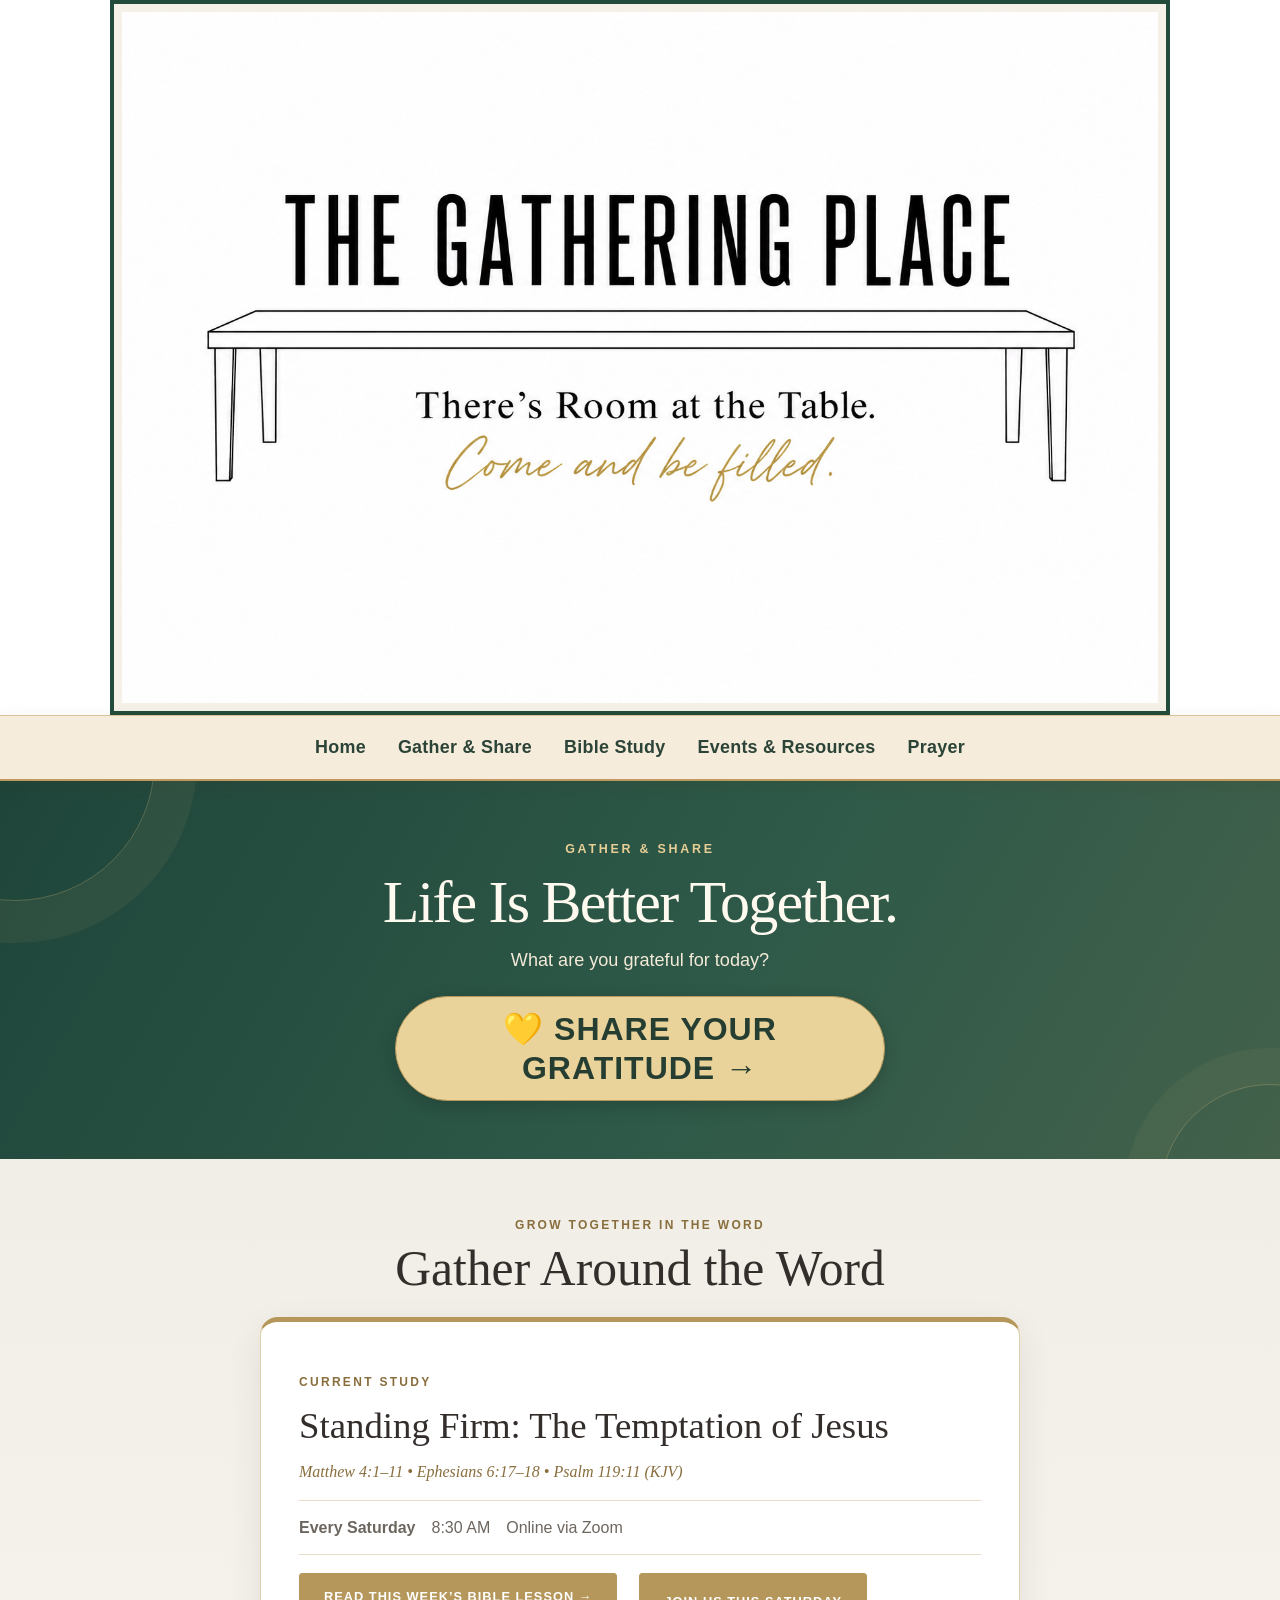
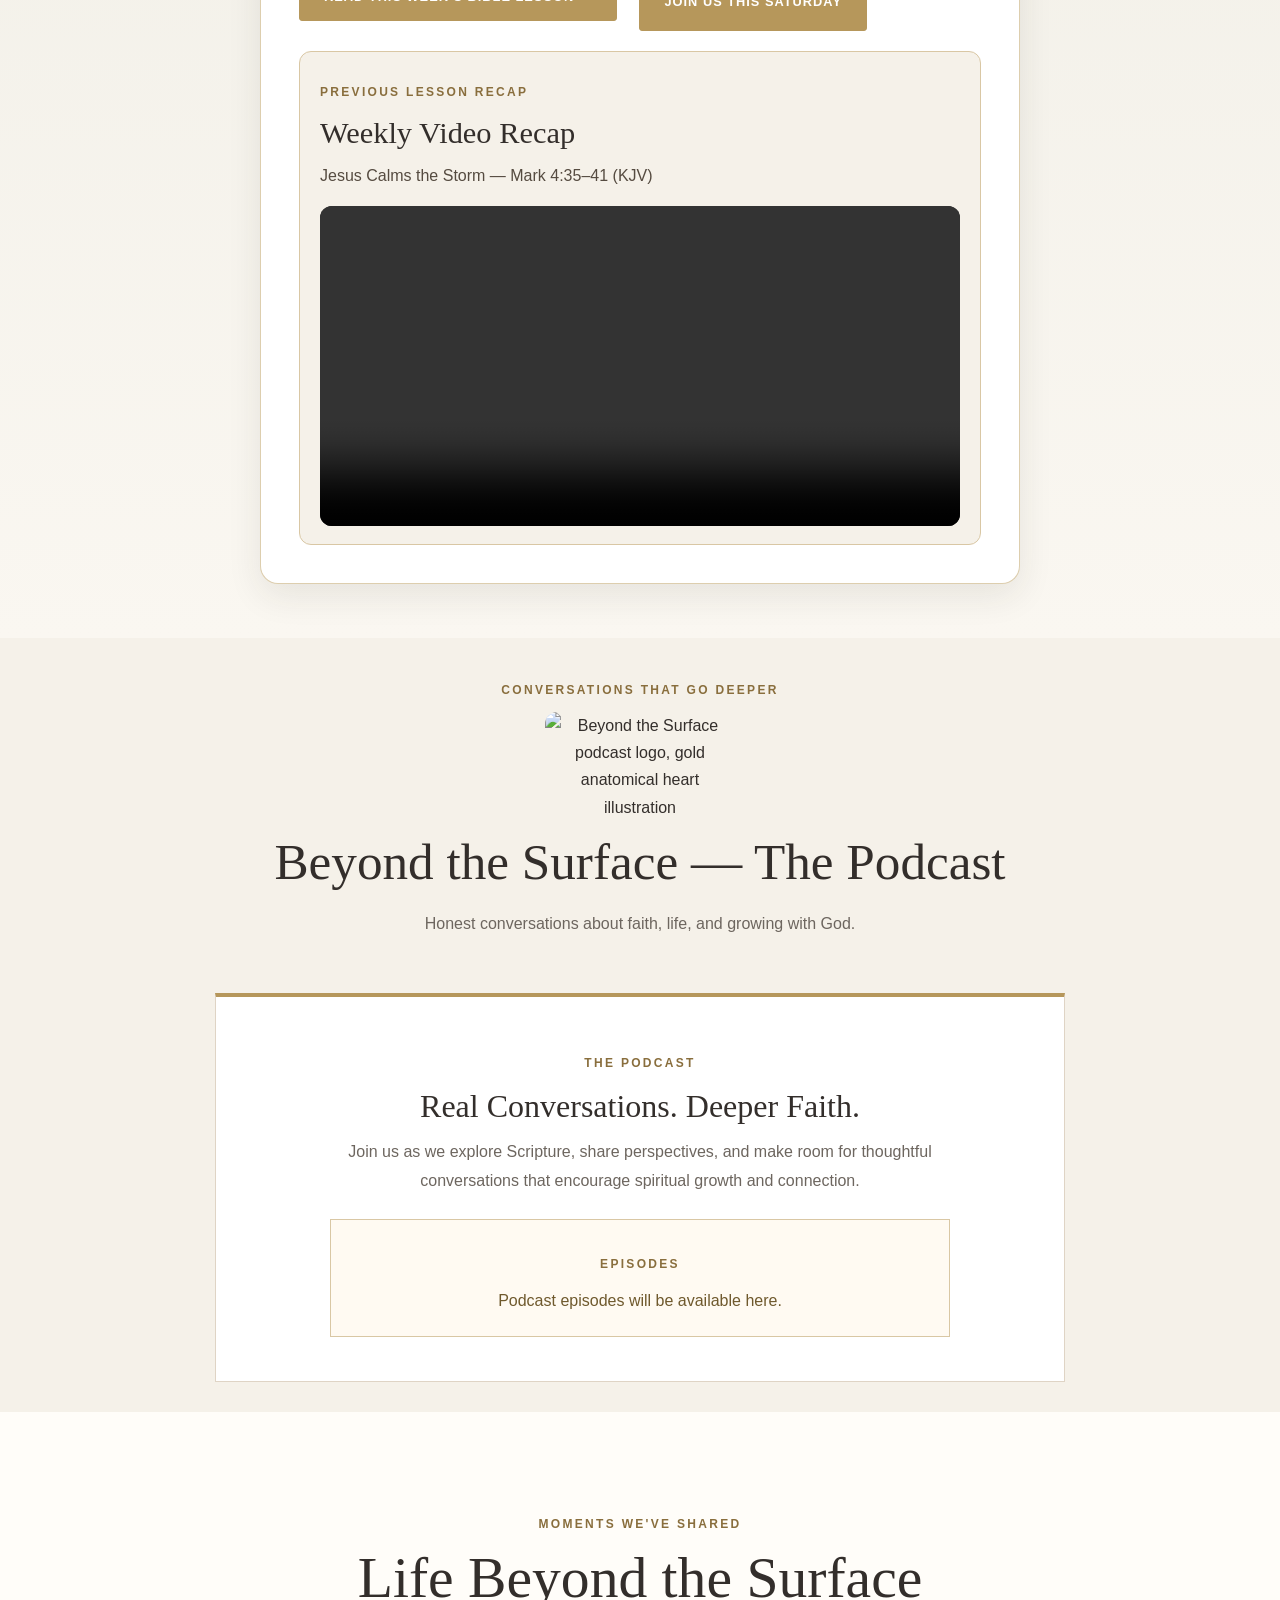
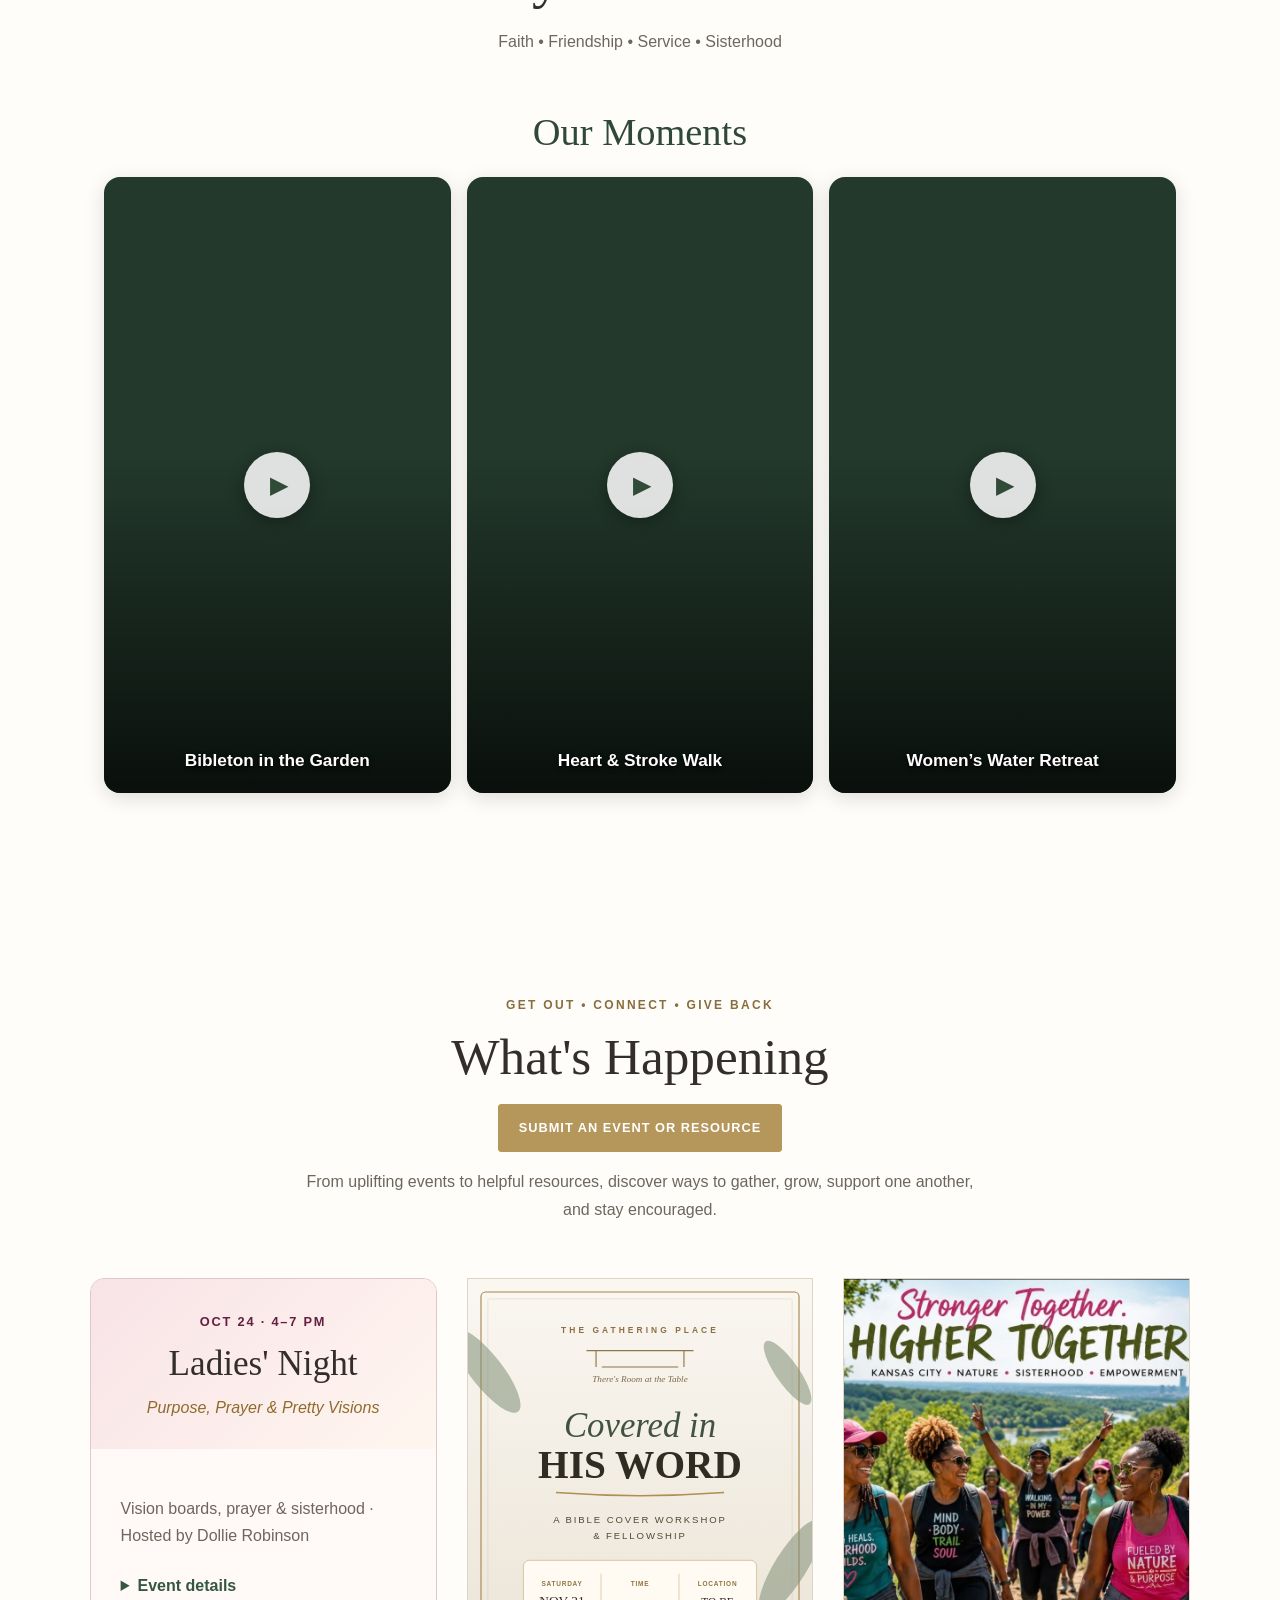
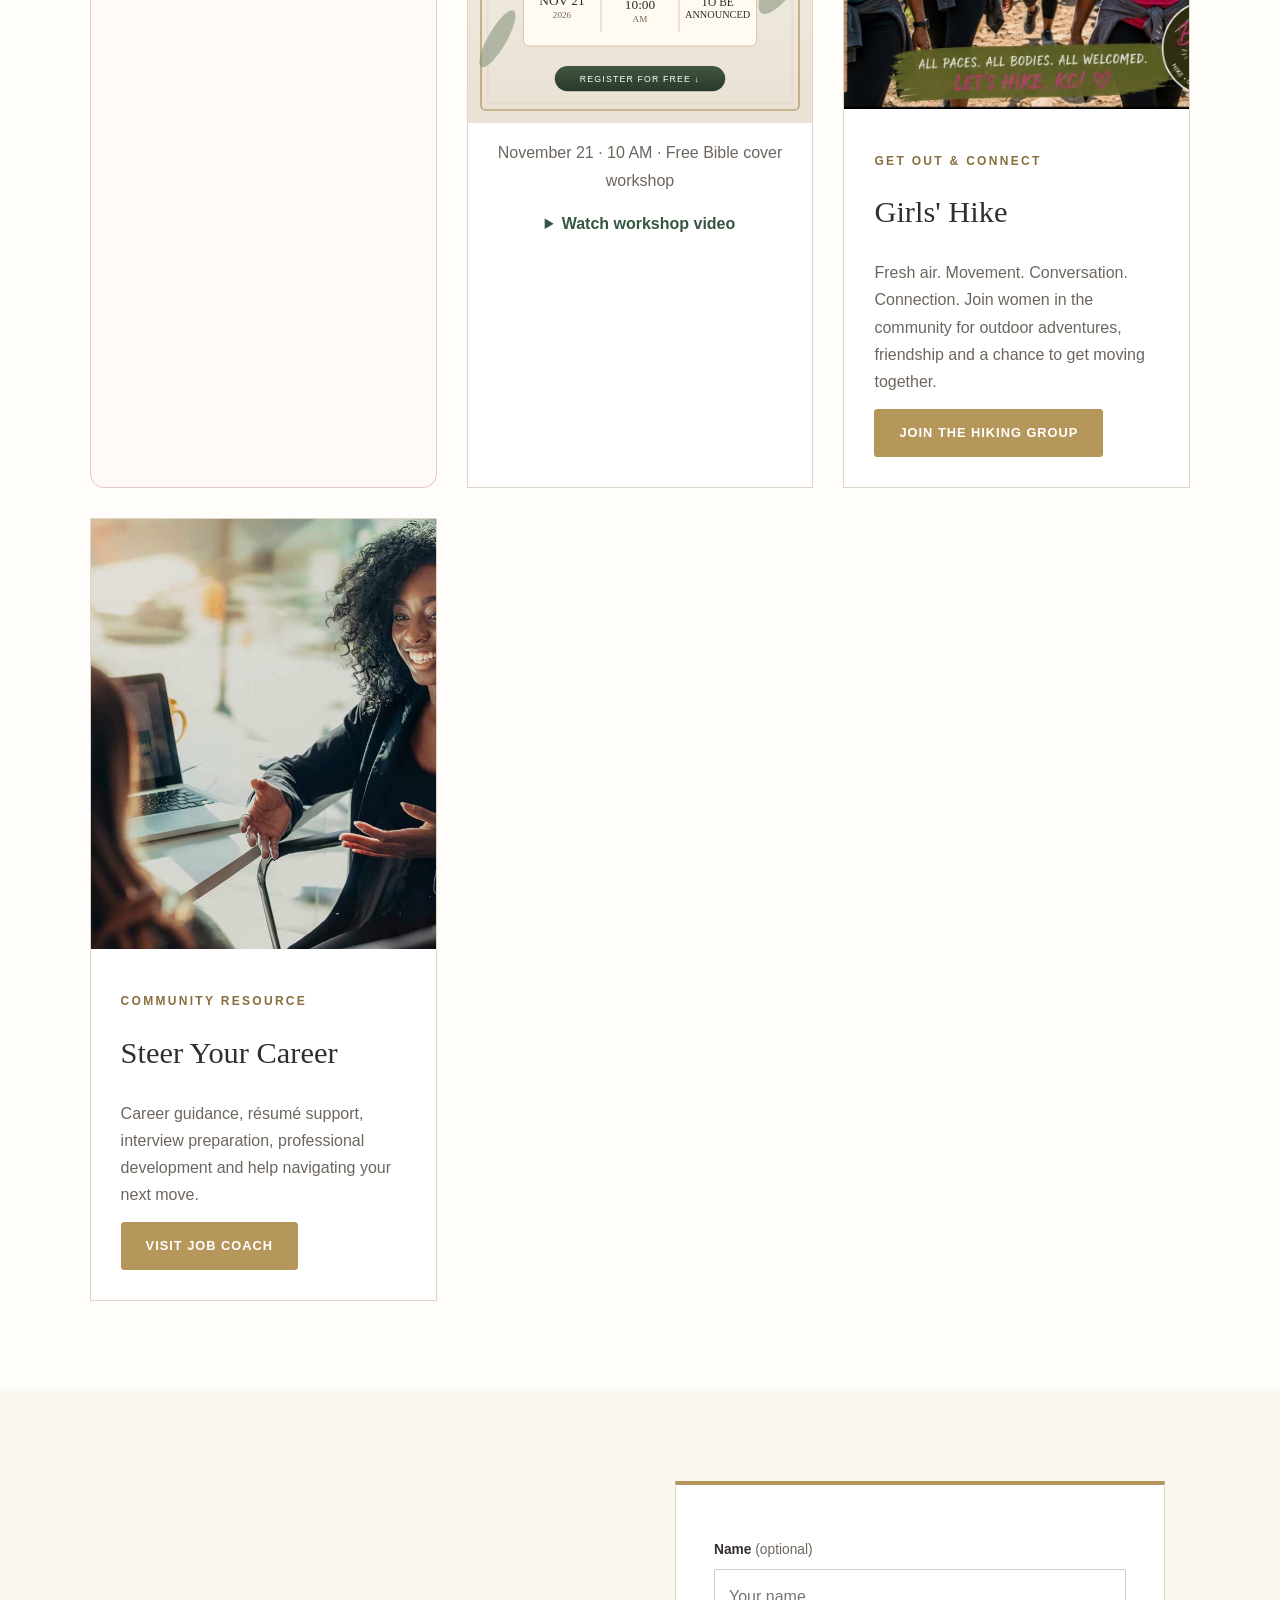
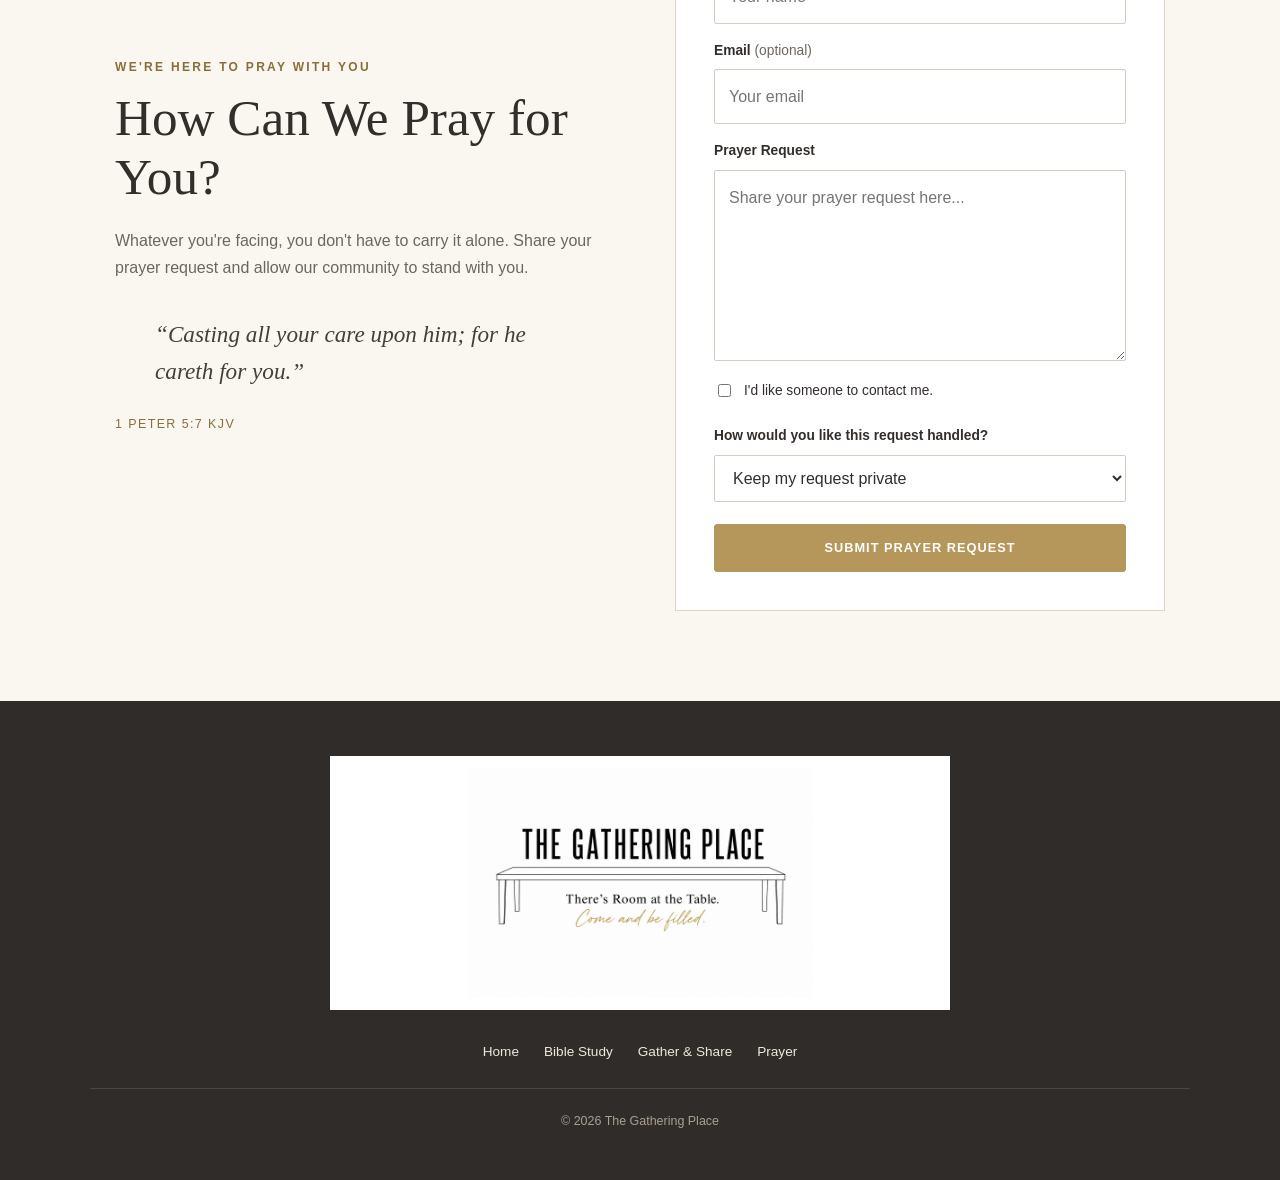
==== commit adce6fa8: "Feature new Matthew 4 Bible study and link complete lesson" ====
--- a/index.html
+++ b/index.html
@@ -745,8 +745,8 @@
             <div class="bible-study-container" style="grid-template-columns:minmax(0,1fr);max-width:850px;">
                 <div class="current-lesson-card">
                     <p class="study-label">CURRENT STUDY</p>
-                    <h3>Standing Firm: Faith, Peace &amp; Spiritual Stability</h3>
-                    <p class="lesson-scripture">Mark 4:35–41 • Ephesians 6:15–16 • Hebrews 11:1 (KJV)</p>
+                    <h3>Standing Firm: The Temptation of Jesus</h3>
+                    <p class="lesson-scripture">Matthew 4:1–11 • Ephesians 6:17–18 • Psalm 119:11 (KJV)</p>
 
                     <div class="study-details">
                         <p><strong>Every Saturday</strong></p>
@@ -754,7 +754,7 @@
                         <p>Online via Zoom</p>
                     </div>
 
-                    <div class="lesson-buttons">
+                    <div class="lesson-buttons"><a href="standing-firm-matthew-4.html" class="primary-button" style="margin-right:10px;margin-bottom:10px;display:inline-block;">Read This Week’s Bible Lesson →</a>
                         <a
                             href="https://docs.google.com/forms/d/e/1FAIpQLSfU3p24CmUlmpYeb_MYwhOVHn-_OA6D5vGNtRPrbZeDgaa31A/viewform?usp=publish-editor"
                             target="_blank"
@@ -765,7 +765,7 @@
 
                     </div>
                     <div class="weekly-recap" style="margin-top:28px;padding:24px 20px;background:#f5f1e9;border:1px solid #d9c7a4;max-width:100%;min-width:0;box-sizing:border-box;">
-                        <p class="study-label">BEYOND THE LESSON</p>
+                        <p class="study-label">PREVIOUS LESSON RECAP</p>
                         <h3 style="font-size:clamp(1.45rem,5vw,1.9rem);margin:8px 0 12px;">Weekly Video Recap</h3>
                         <p style="color:#554b40;margin:10px 0 16px;">Jesus Calms the Storm — Mark 4:35–41 (KJV)</p>
                         <video controls playsinline preload="metadata" style="display:block;width:100%;max-width:100%;height:auto;border-radius:12px;background:#242424;" aria-label="Weekly Bible study recap: Jesus Calms the Storm, Mark 4:35–41">
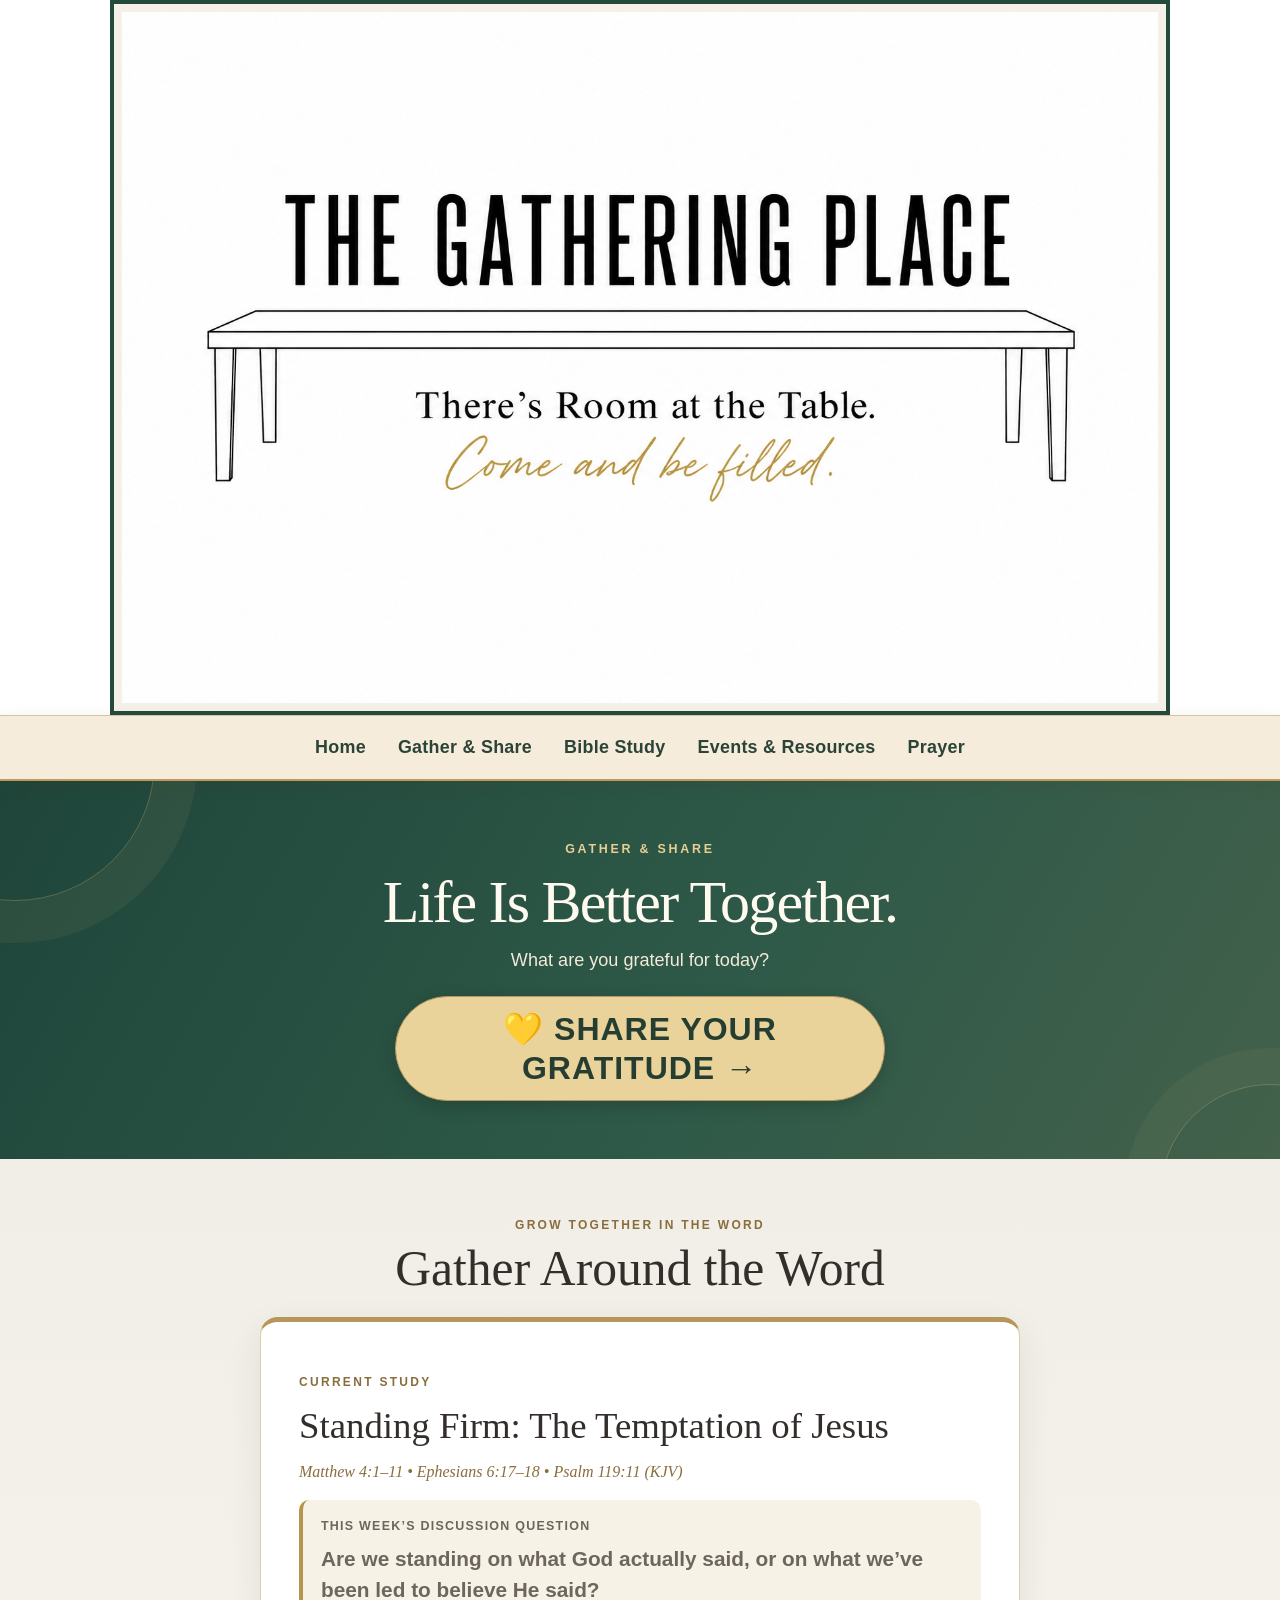
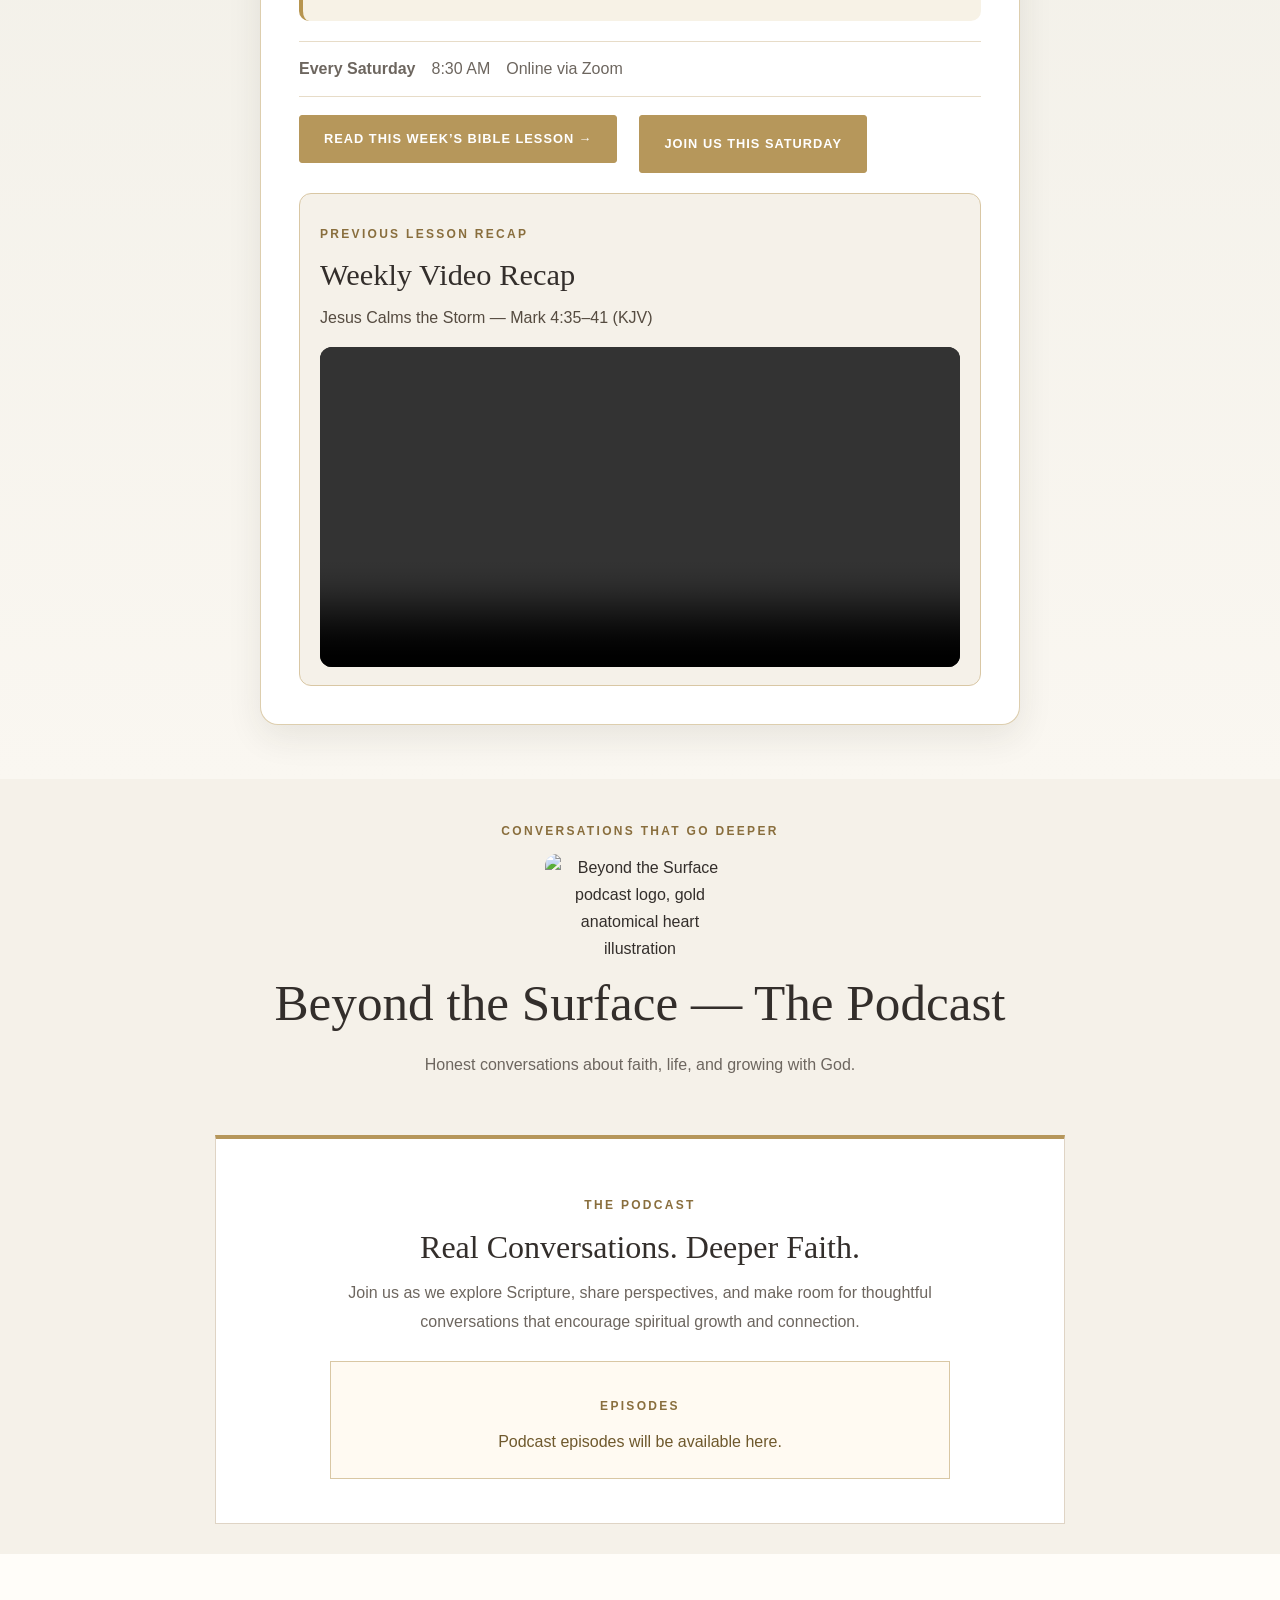
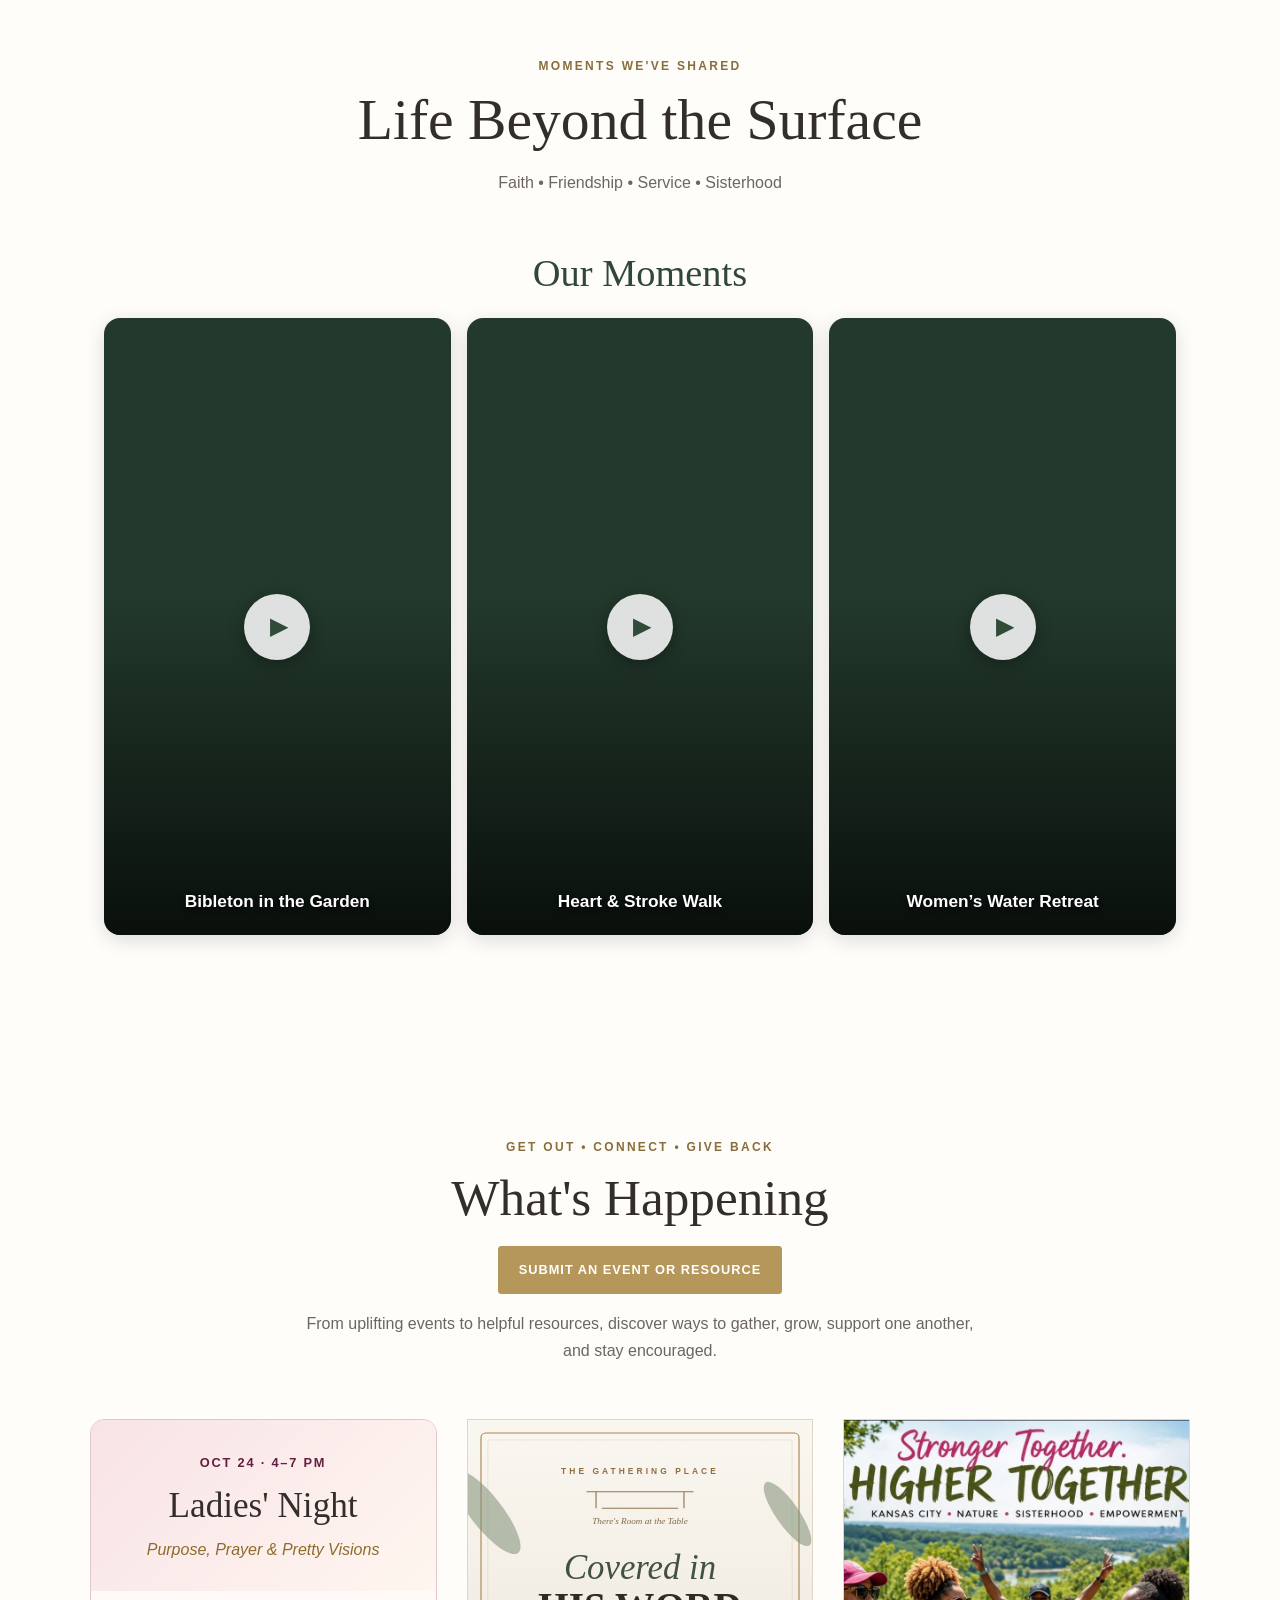
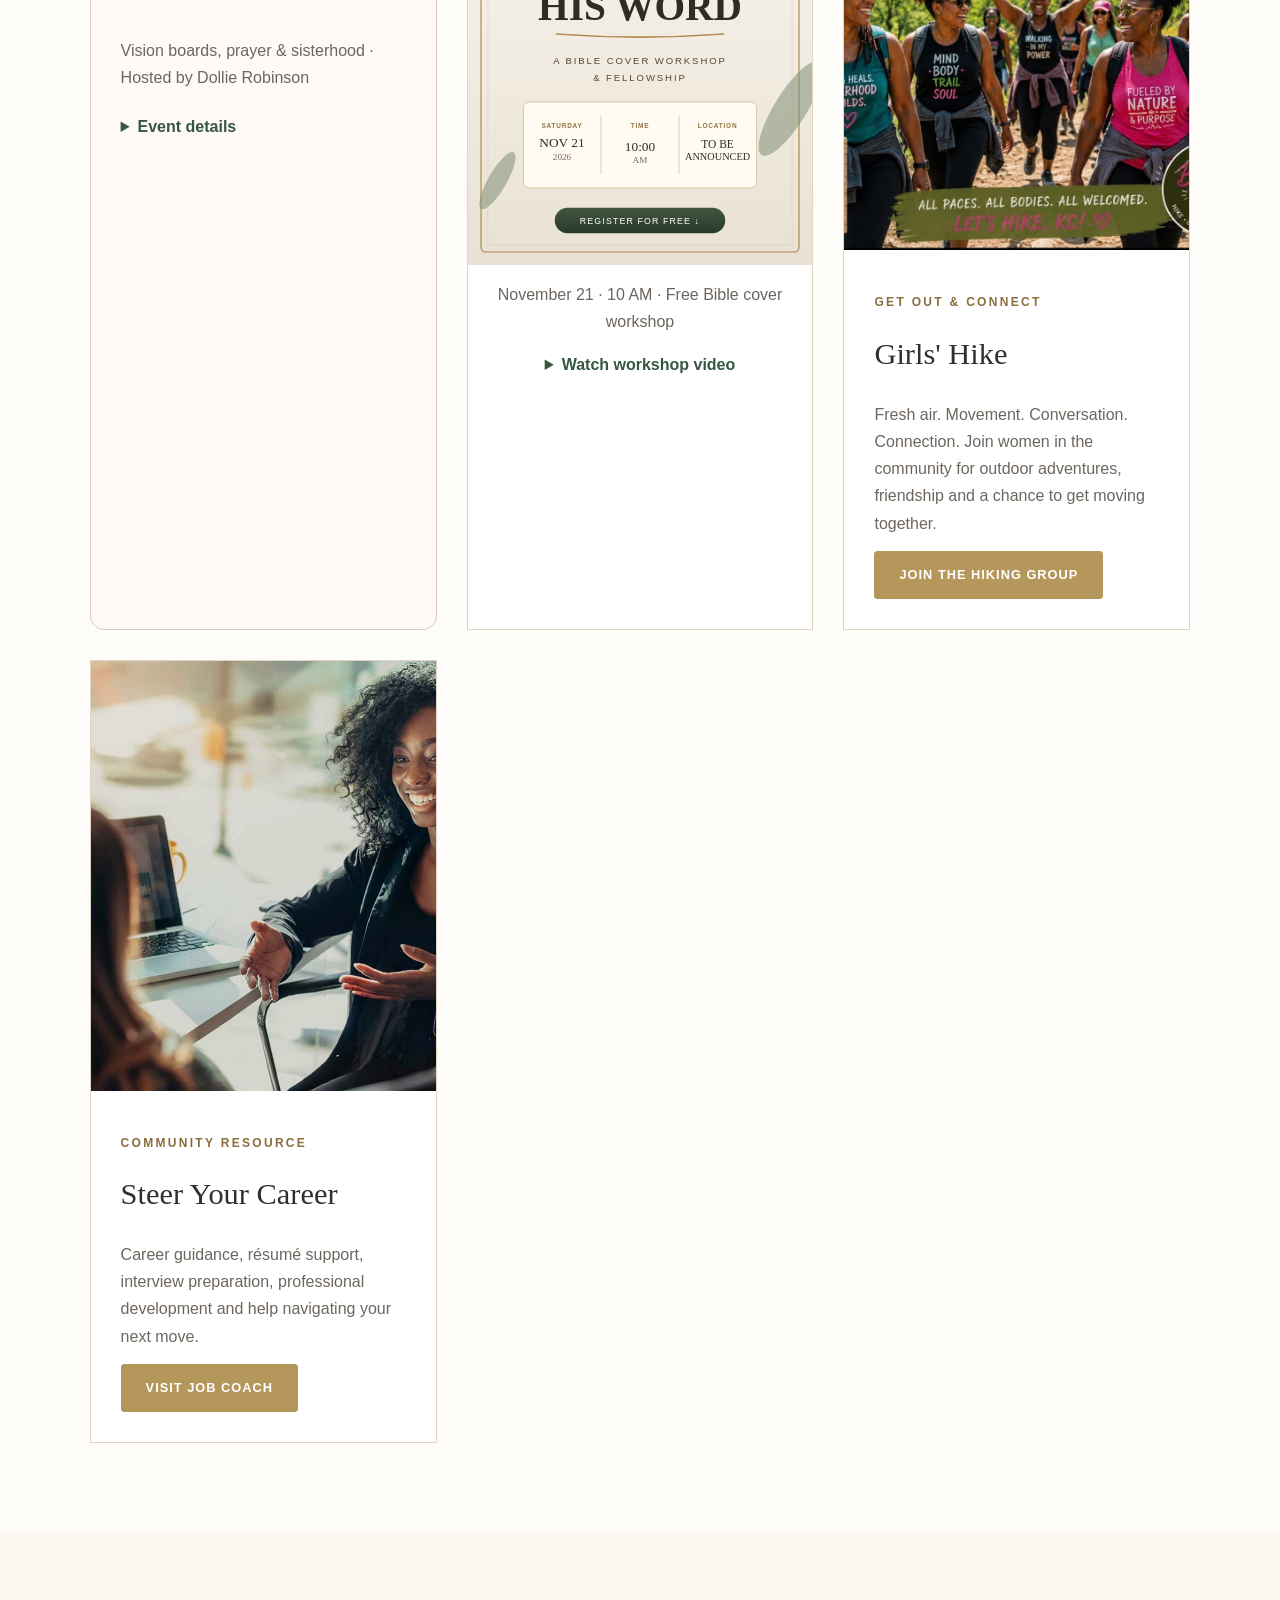
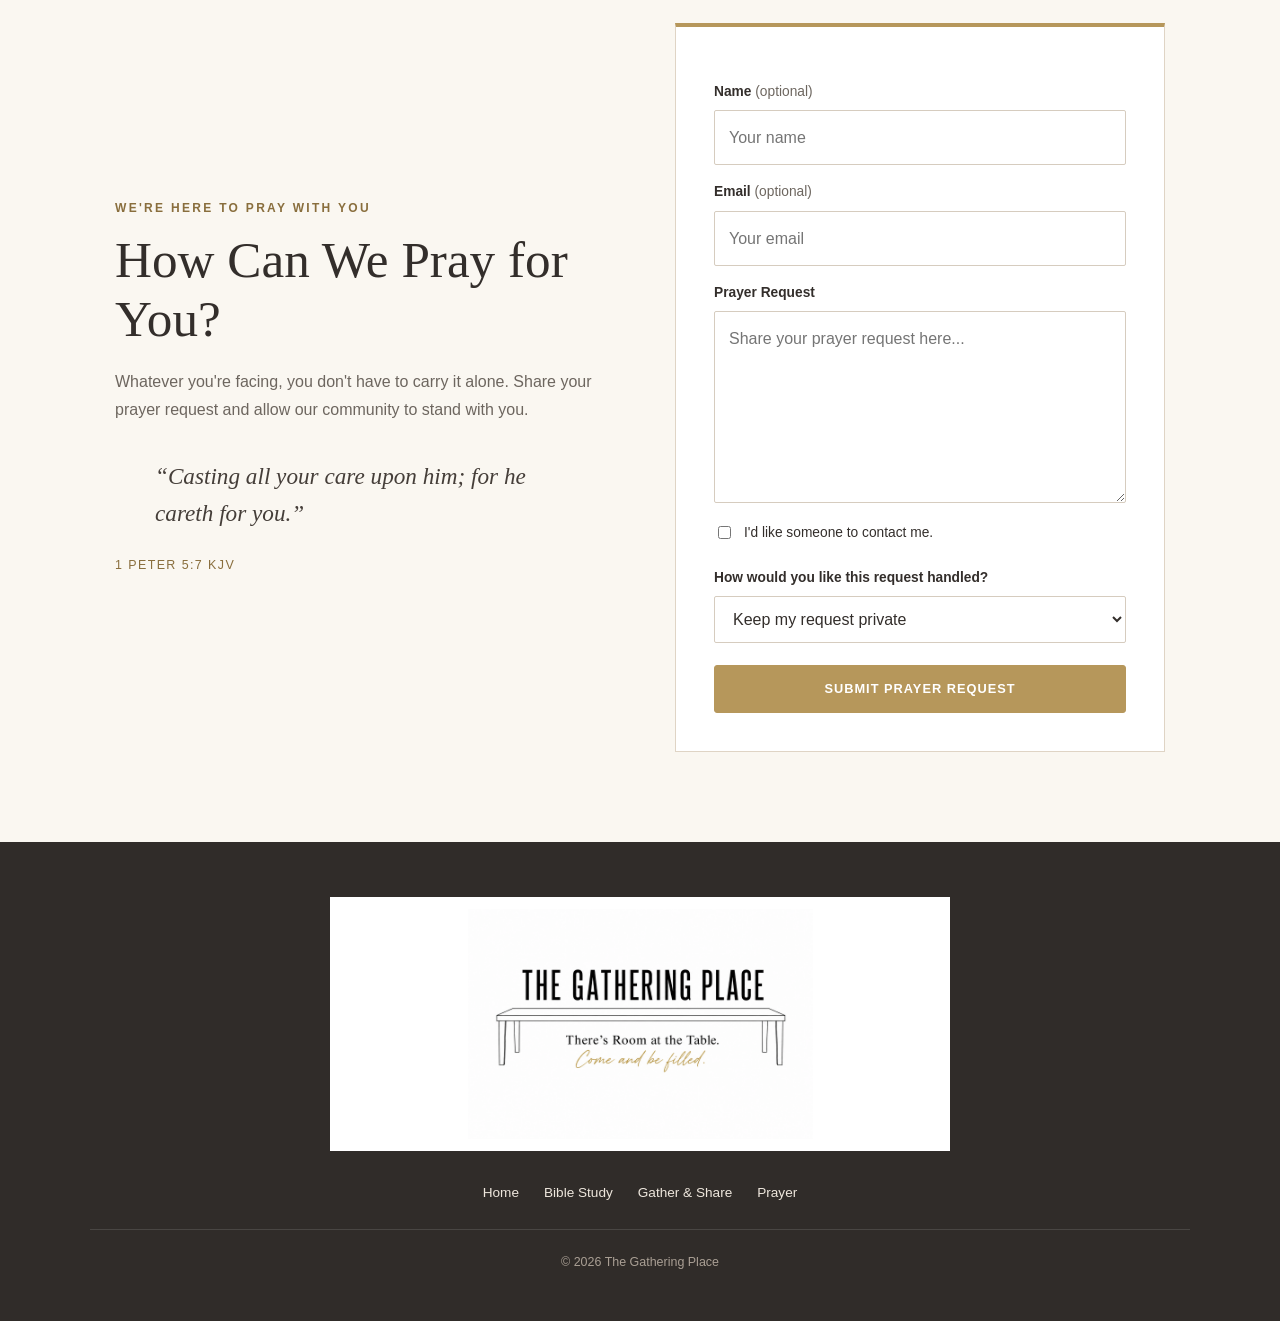
==== commit a36d037f: "Add Matthew 4 weekly discussion prompt to Bible study section" ====
--- a/index.html
+++ b/index.html
@@ -748,6 +748,7 @@
                     <h3>Standing Firm: The Temptation of Jesus</h3>
                     <p class="lesson-scripture">Matthew 4:1–11 • Ephesians 6:17–18 • Psalm 119:11 (KJV)</p>
 
+                    <div class="weekly-study-prompt" style="background:#f7f2e6;border-left:4px solid #b7954f;border-radius:10px;padding:16px 18px;margin:16px 0 20px;color:#294a39;"><p style="font-size:.78rem;font-weight:700;letter-spacing:.1em;margin:0 0 6px;">THIS WEEK’S DISCUSSION QUESTION</p><p style="font-size:clamp(1.05rem,3vw,1.3rem);font-weight:700;line-height:1.5;margin:0;">Are we standing on what God actually said, or on what we’ve been led to believe He said?</p></div>
                     <div class="study-details">
                         <p><strong>Every Saturday</strong></p>
                         <p>8:30 AM</p>
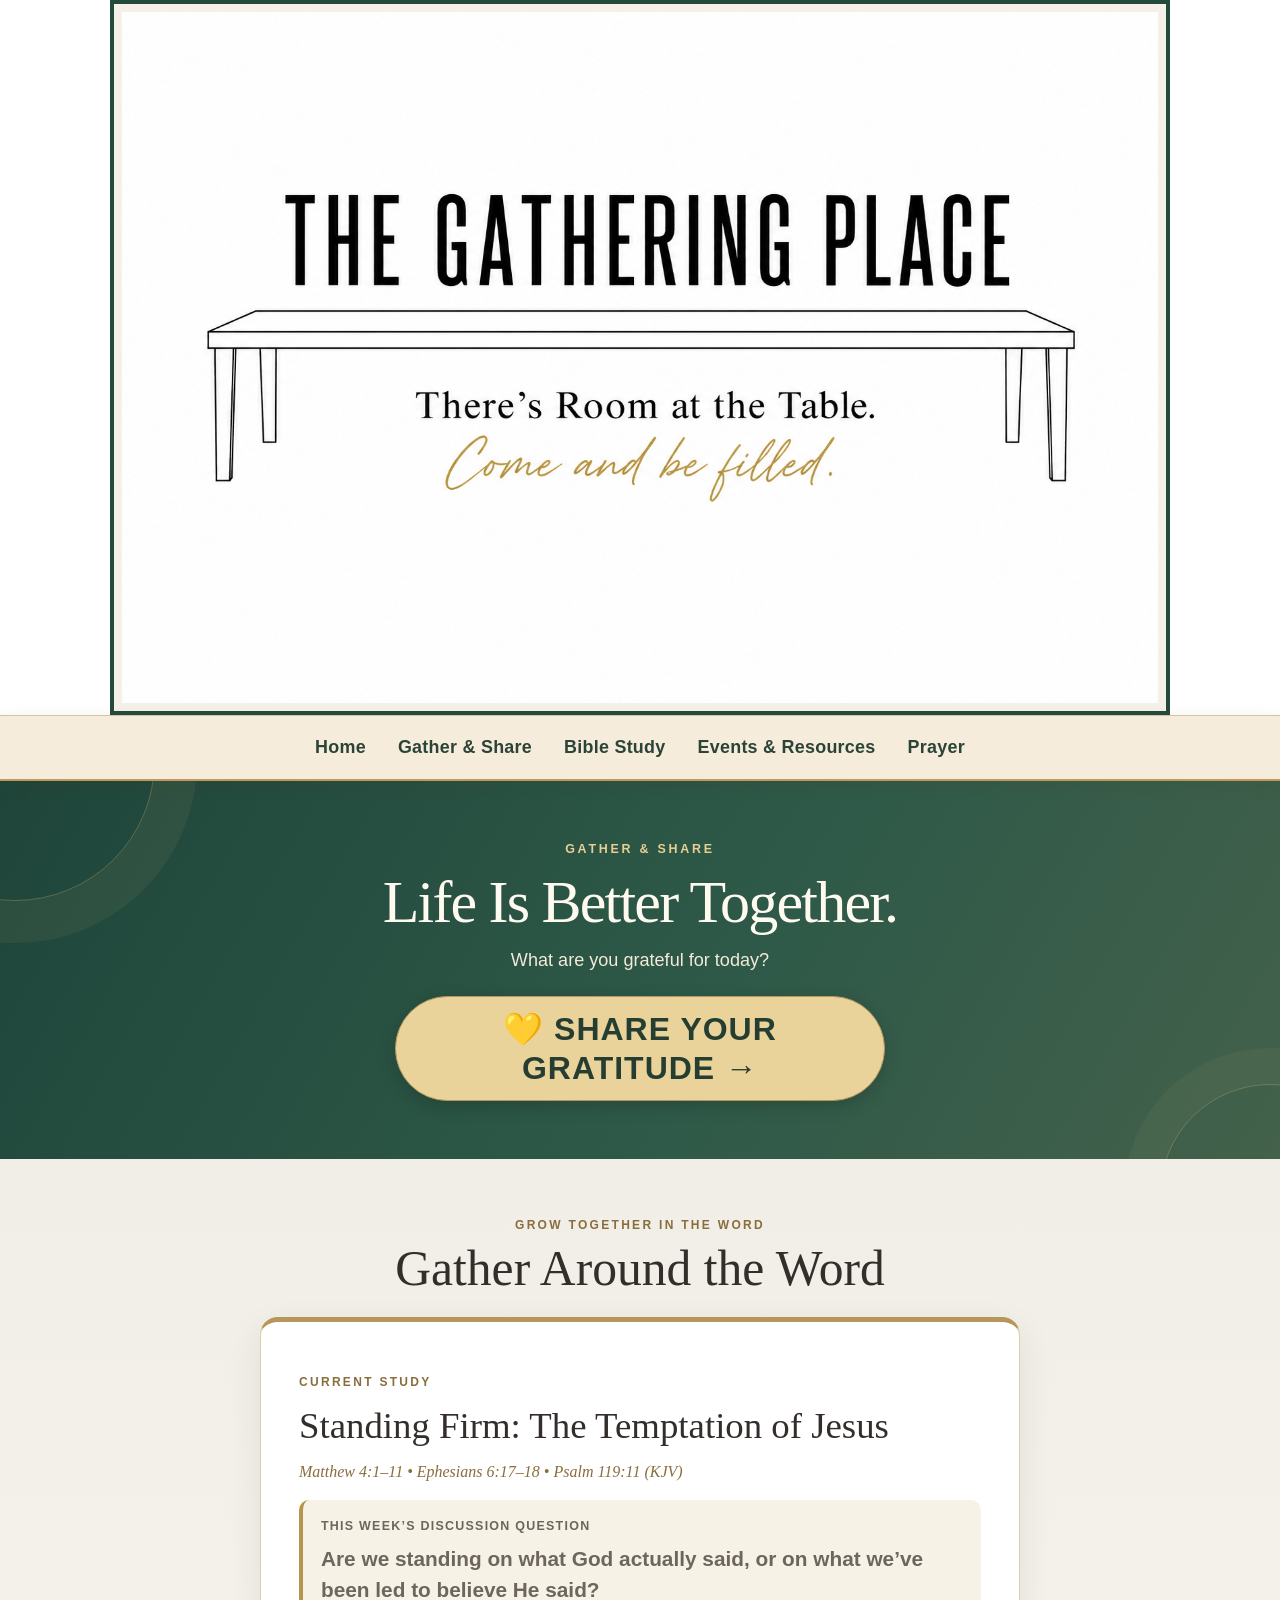
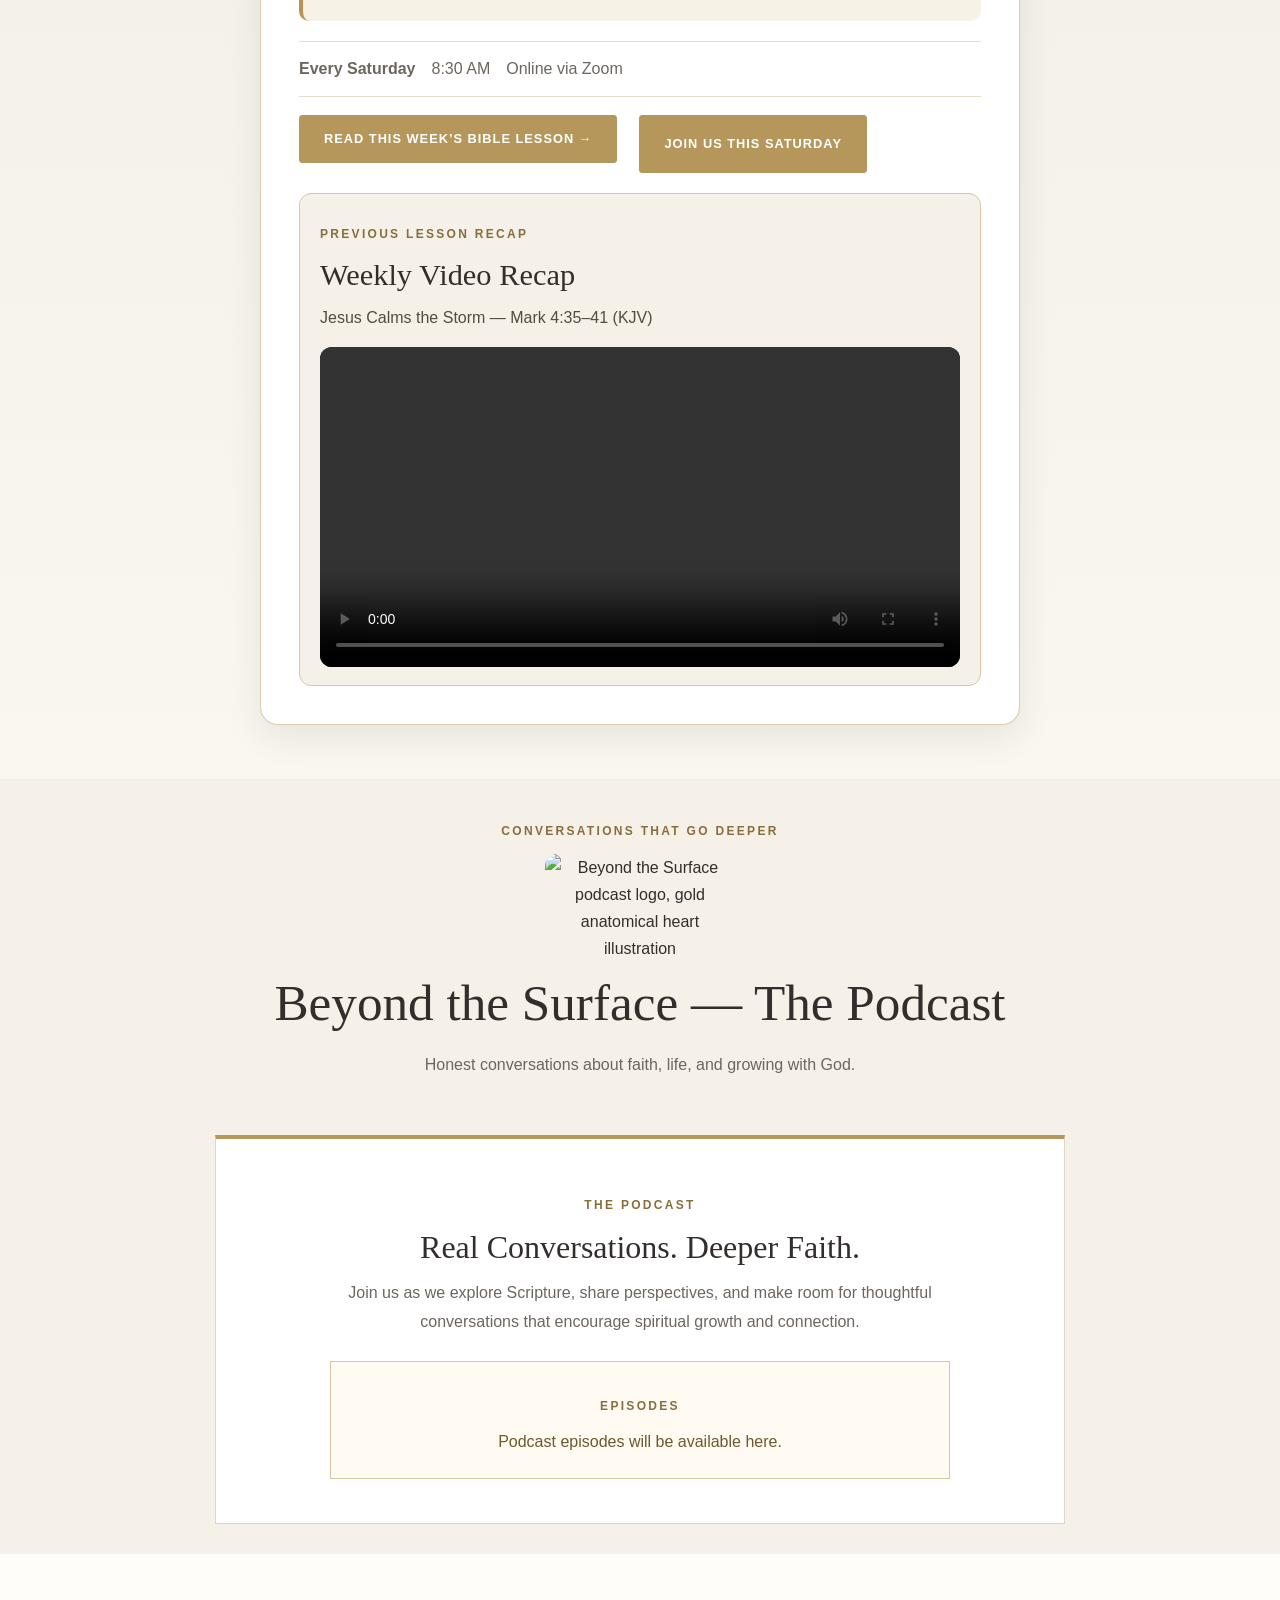
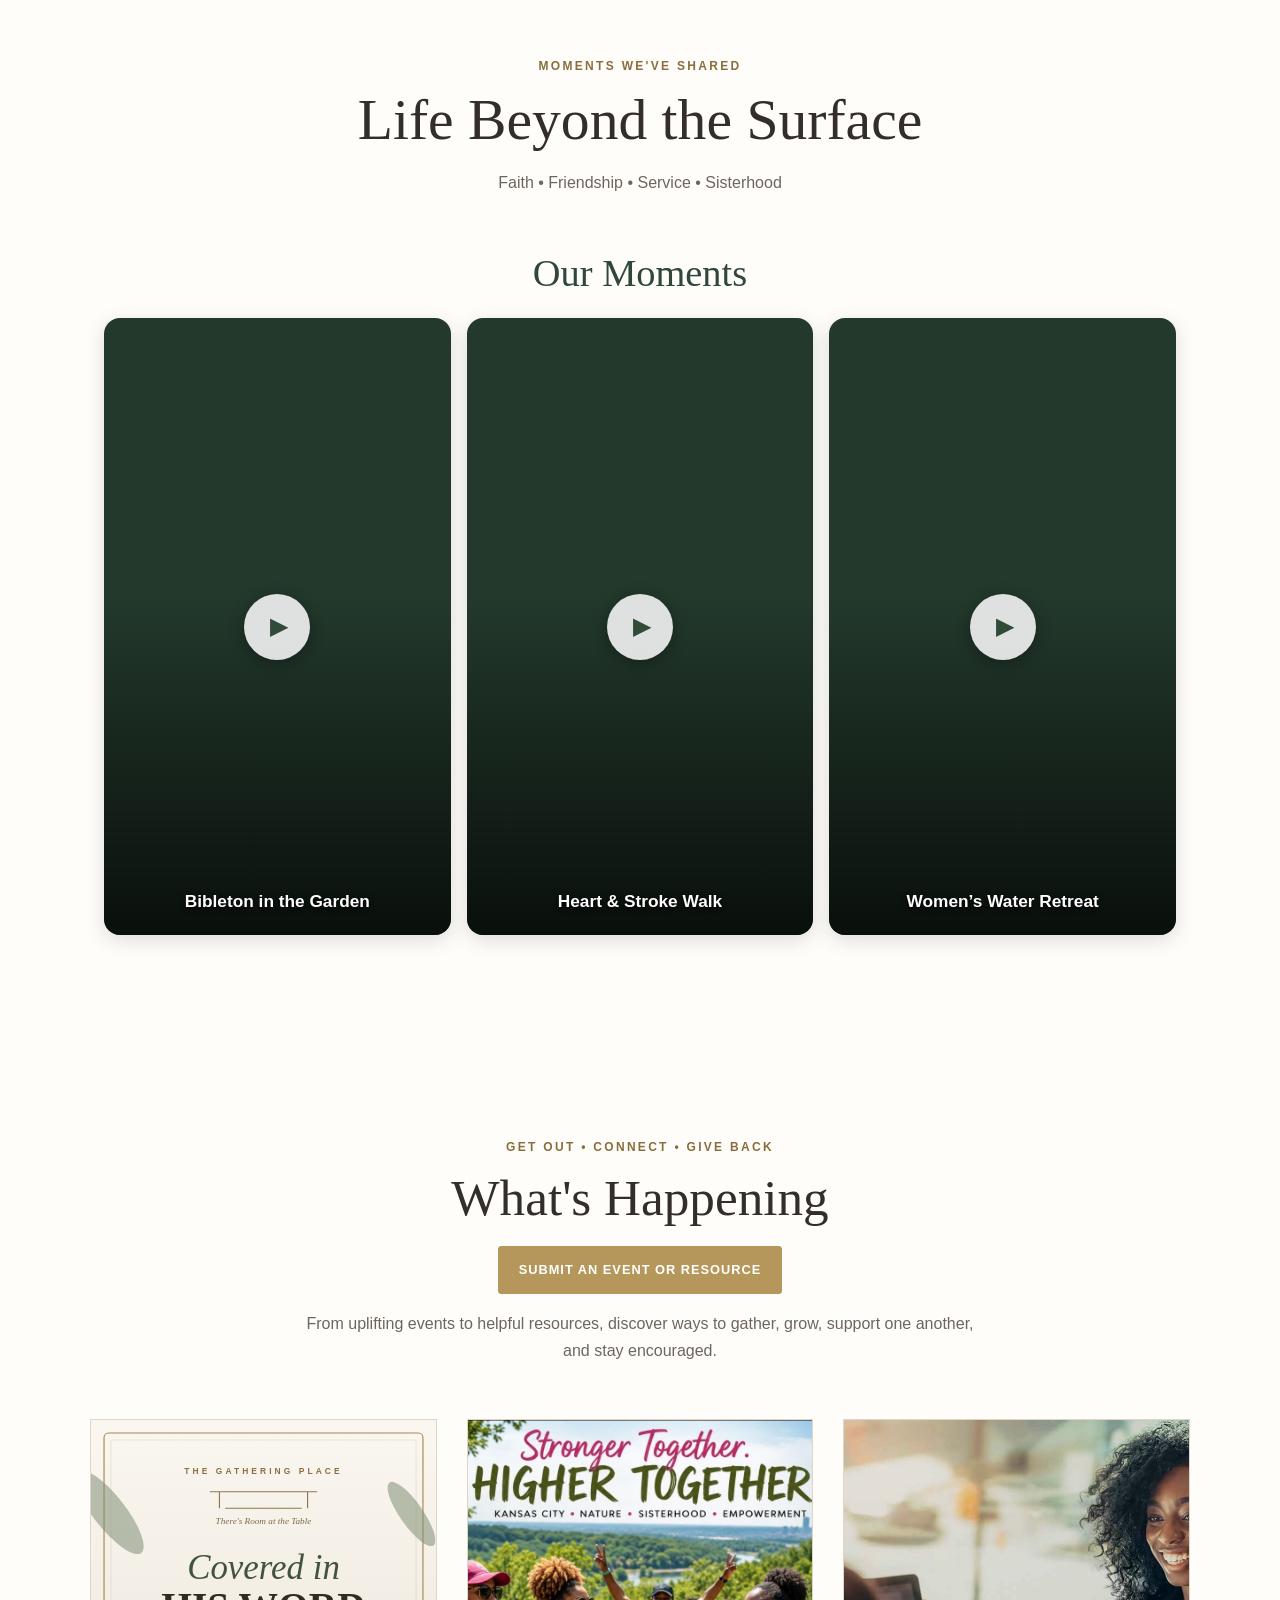
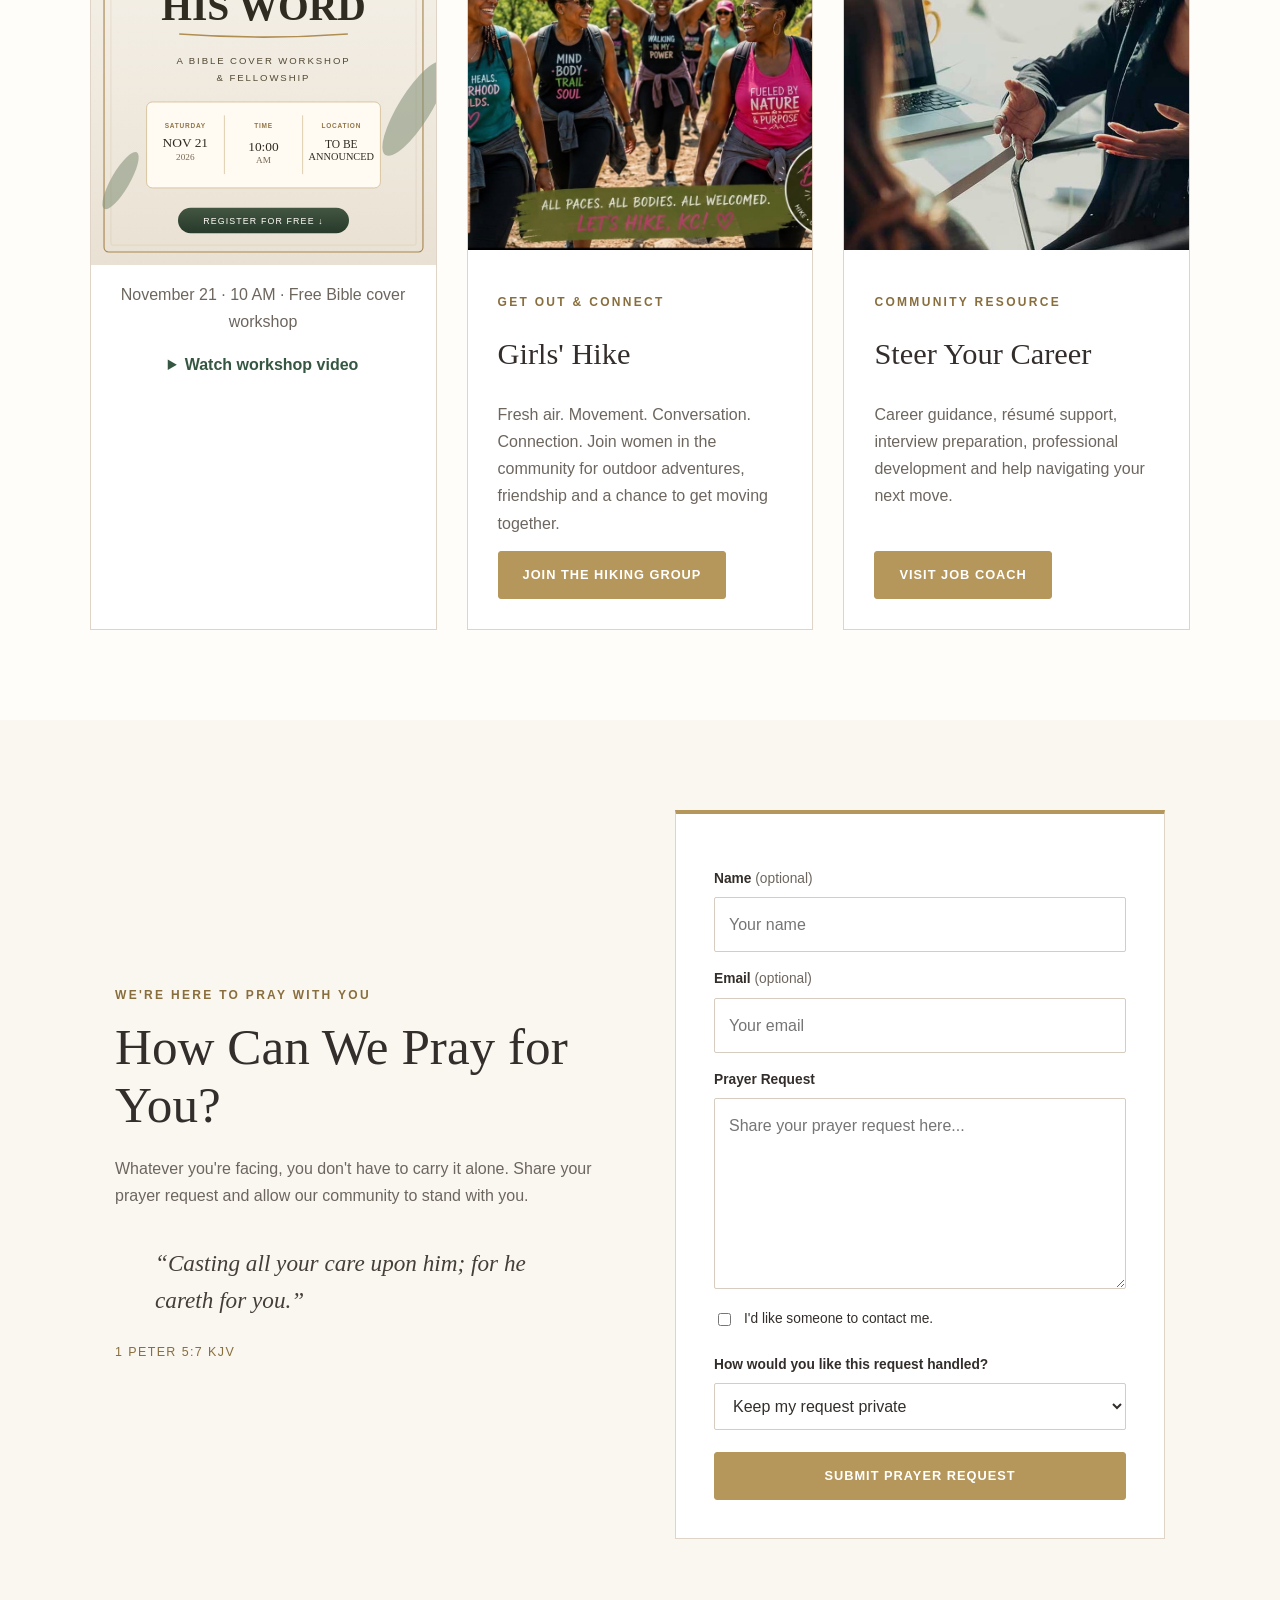
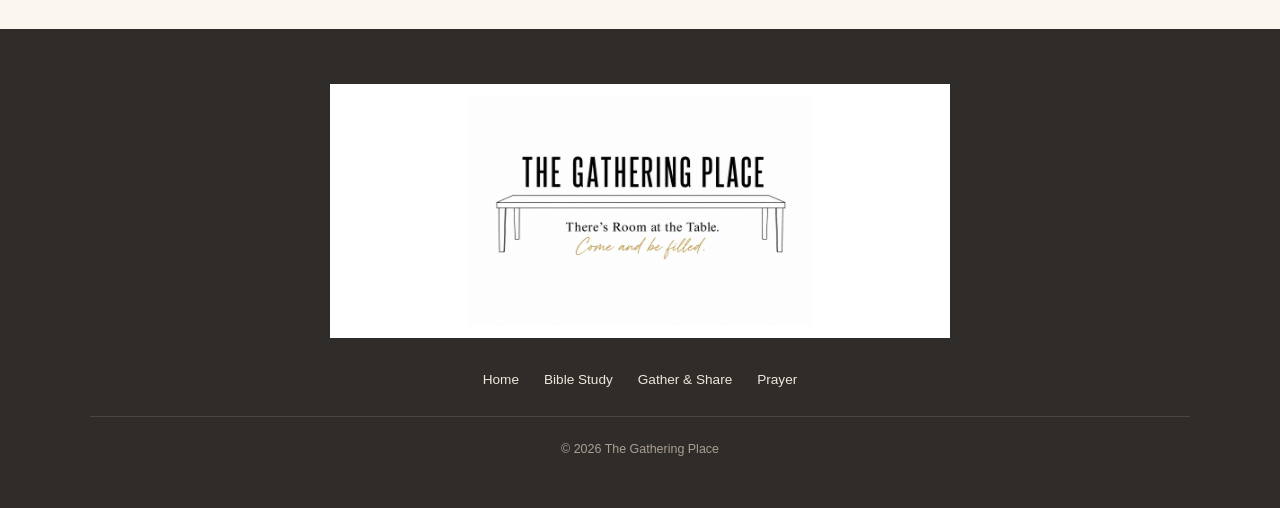
==== commit 8052512f: "Remove past Ladies Night event from homepage" ====
--- a/index.html
+++ b/index.html
@@ -832,10 +832,7 @@
             </div>
 
             <div class="visual-events-grid">
-<article class="visual-event-card compact-event" aria-label="Ladies' Night — Purpose, Prayer and Pretty Visions">
-<div class="compact-event-banner ladies-banner"><span class="event-eyebrow">OCT 24 · 4–7 PM</span><h3>Ladies' Night</h3><p>Purpose, Prayer &amp; Pretty Visions</p></div>
-<div class="visual-event-info"><p>Vision boards, prayer &amp; sisterhood · Hosted by Dollie Robinson</p>
-<details><summary>Event details</summary><p><strong>Saturday, October 24, 2026 · 4–7 PM</strong><br>904 Kiowa<br>RSVP requested by October 18</p><p>Becoming the Woman God Called Me to Be. An evening of faith, friendship, encouraging messages, vision board creation and refreshments.</p><p>Habakkuk 2:2</p></details></div></article>
+
 
 <article class="visual-event-card" aria-label="Covered in His Word workshop">
                     <a href="https://docs.google.com/forms/d/e/1FAIpQLScaMwcCF3L-vd29dAK0MKeg4eh-4sZzaNp0_mdaG9UVxgz_jA/viewform" target="_blank" rel="noopener noreferrer" aria-label="Register for Covered in His Word workshop" style="display:block;line-height:0;">
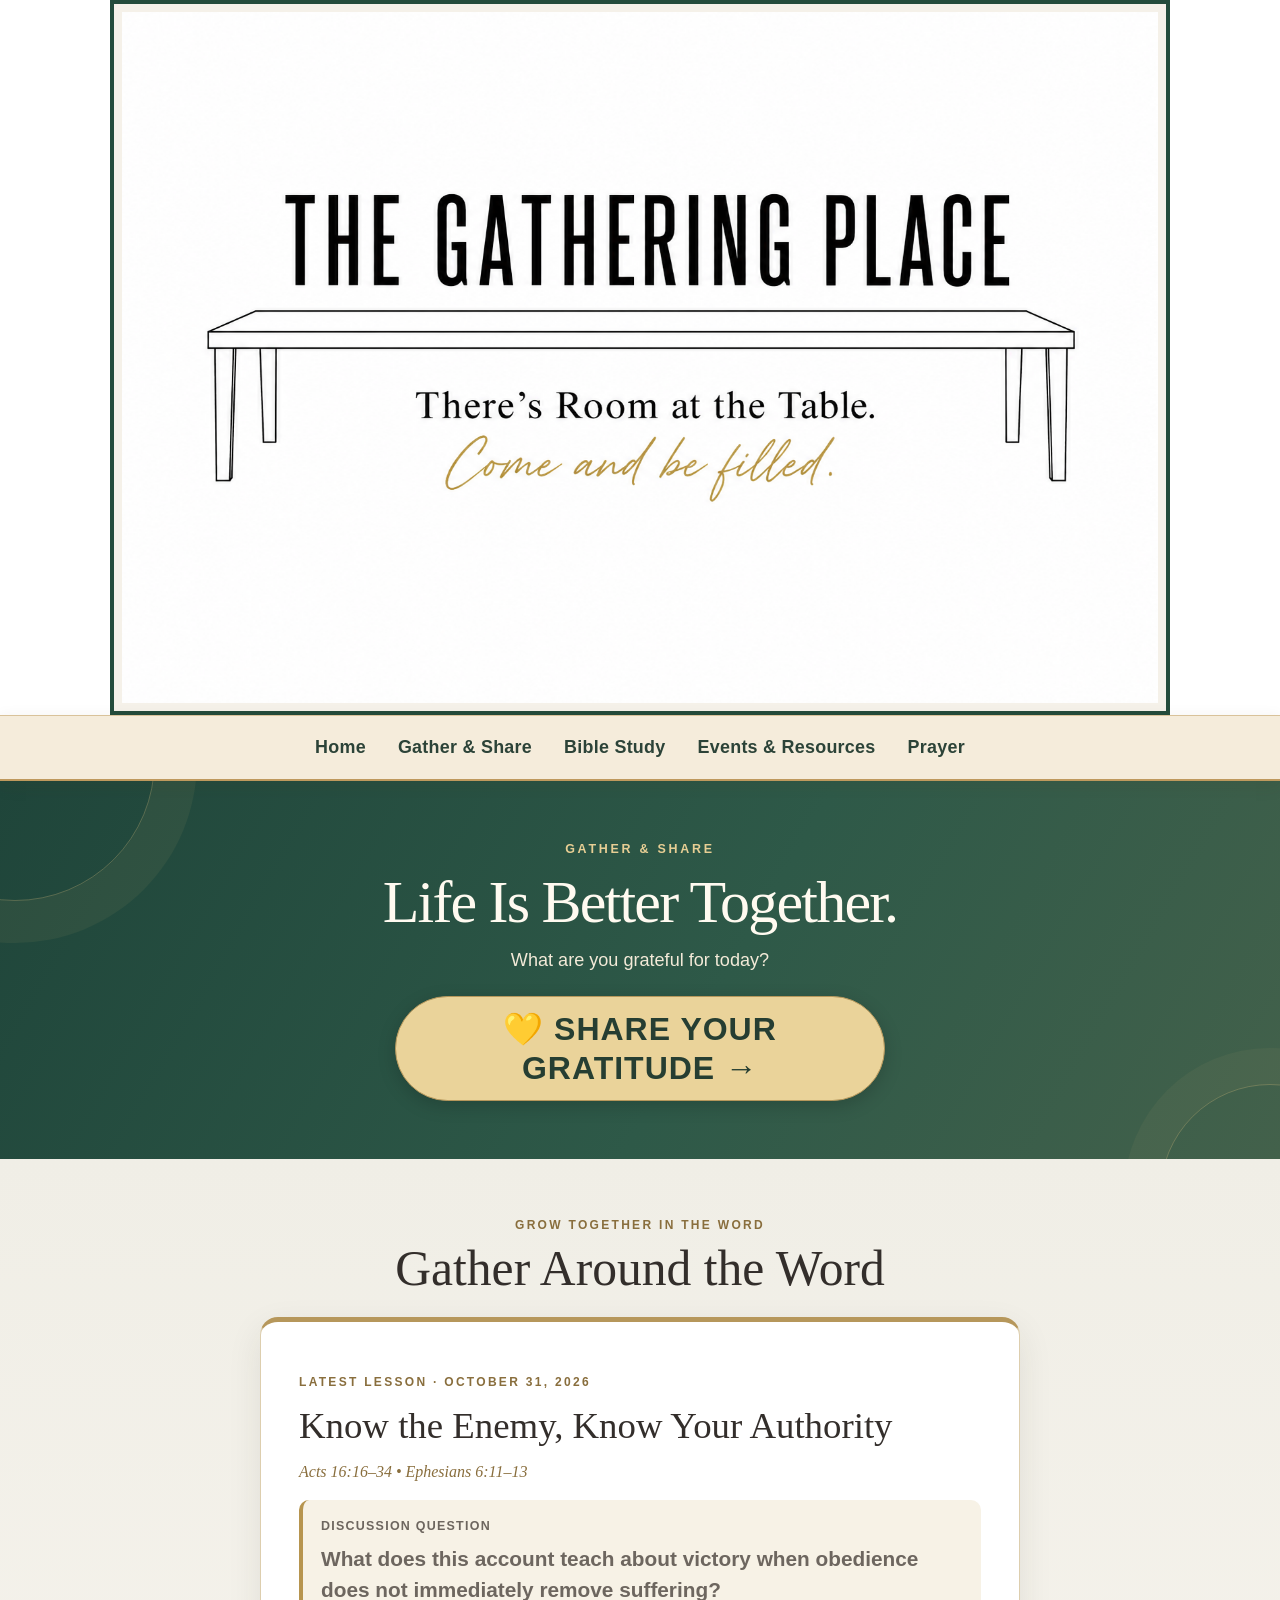
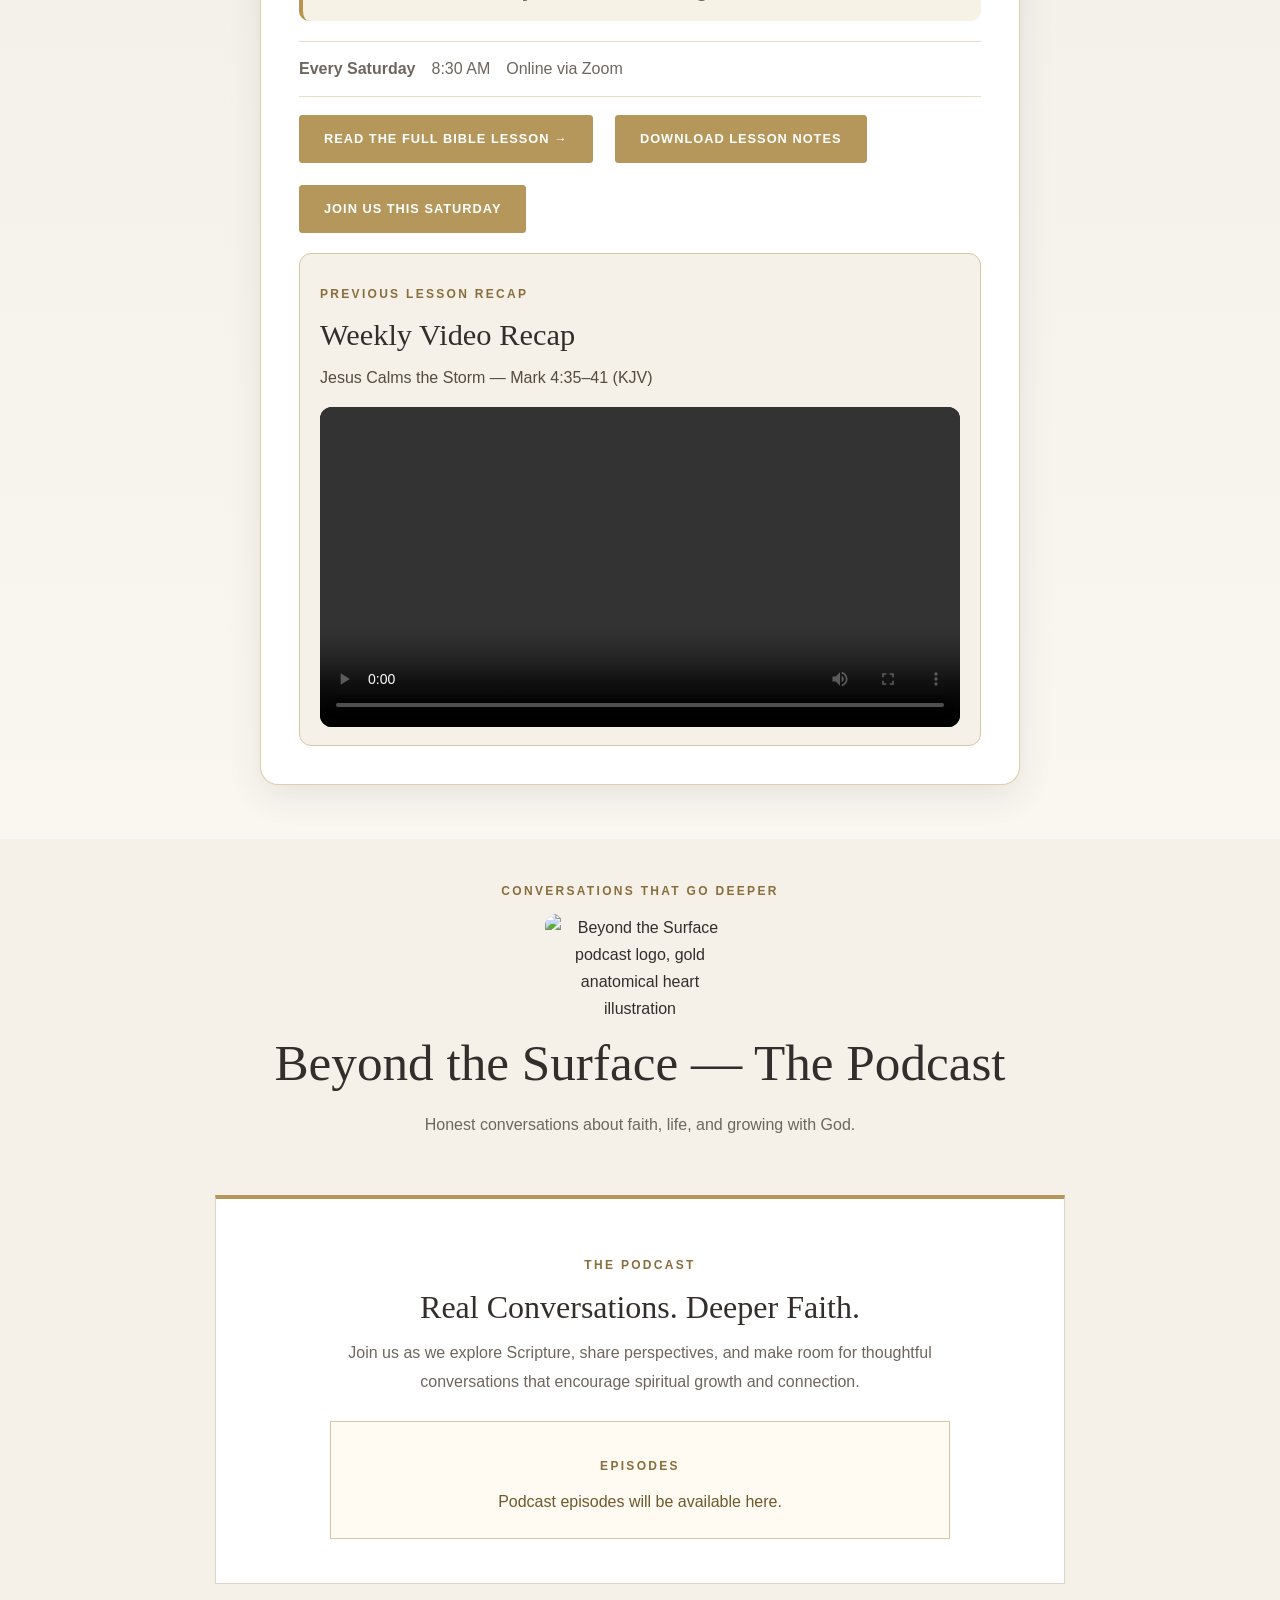
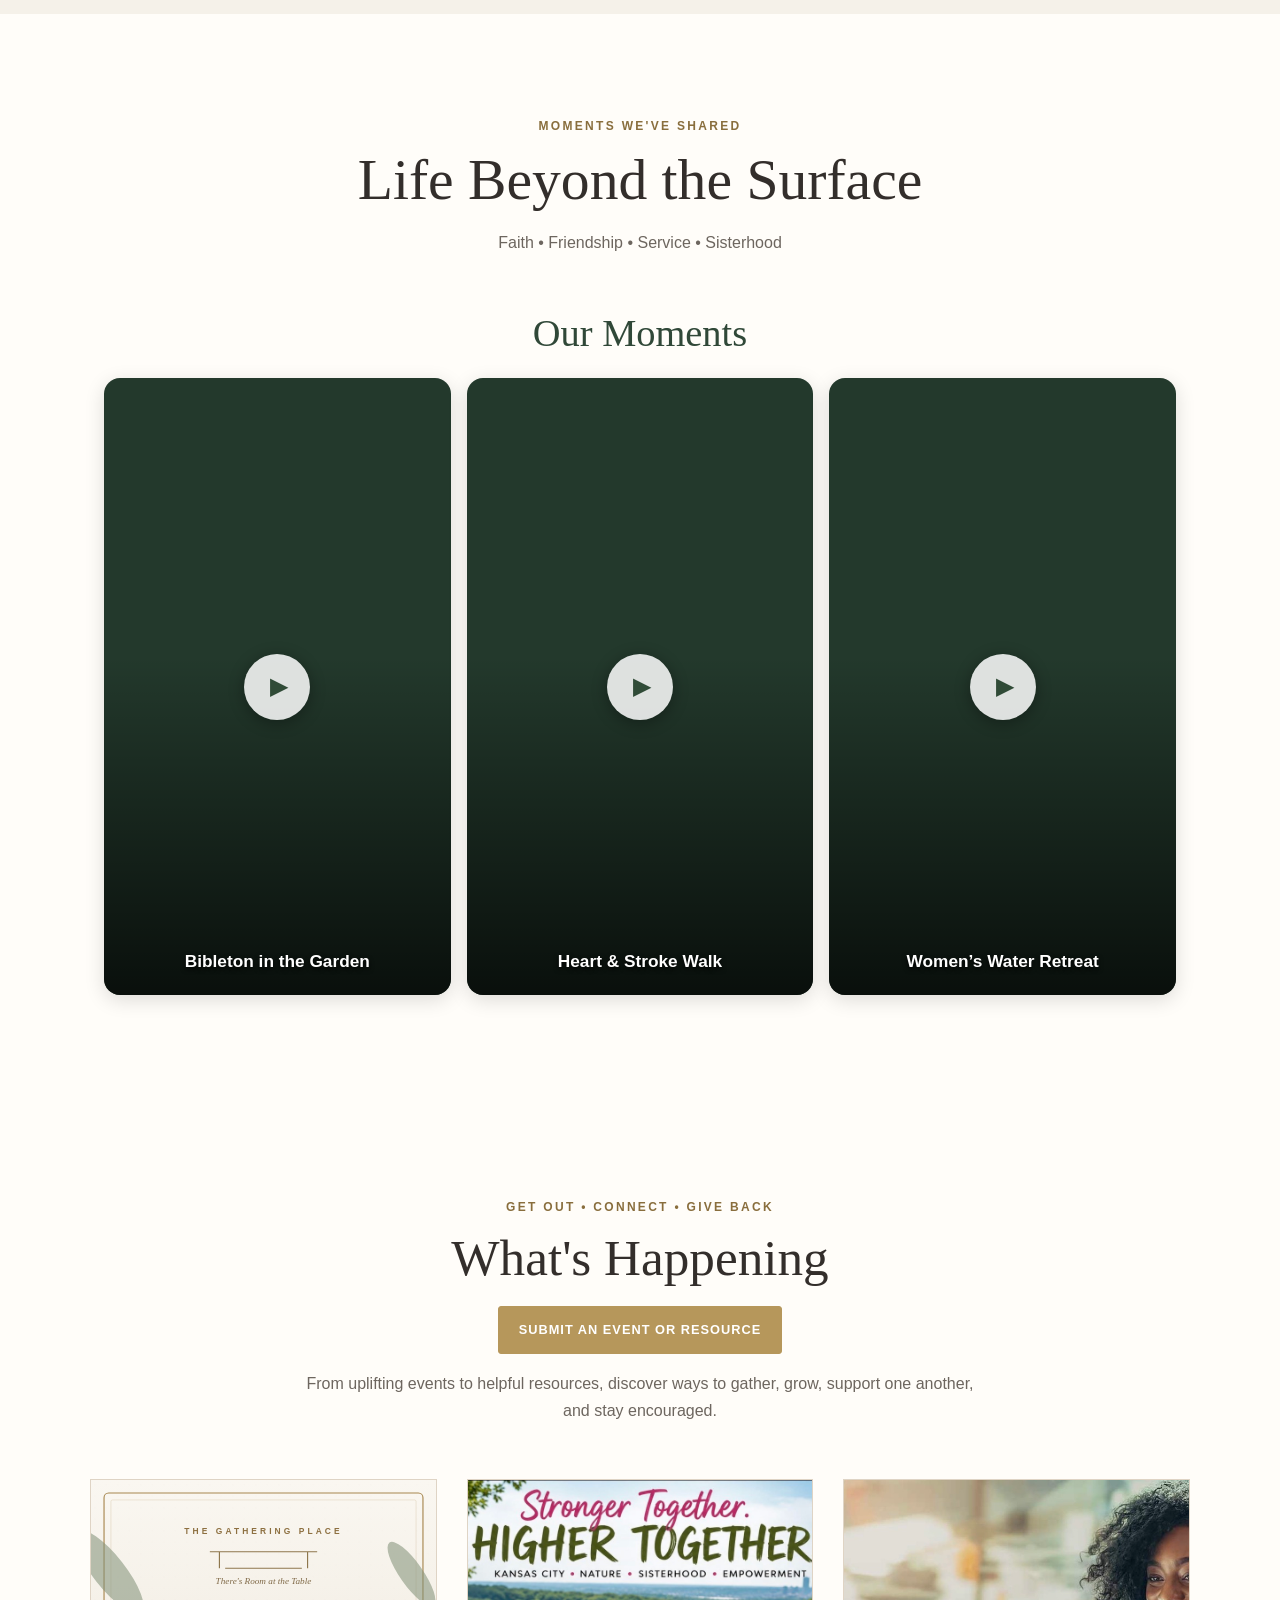
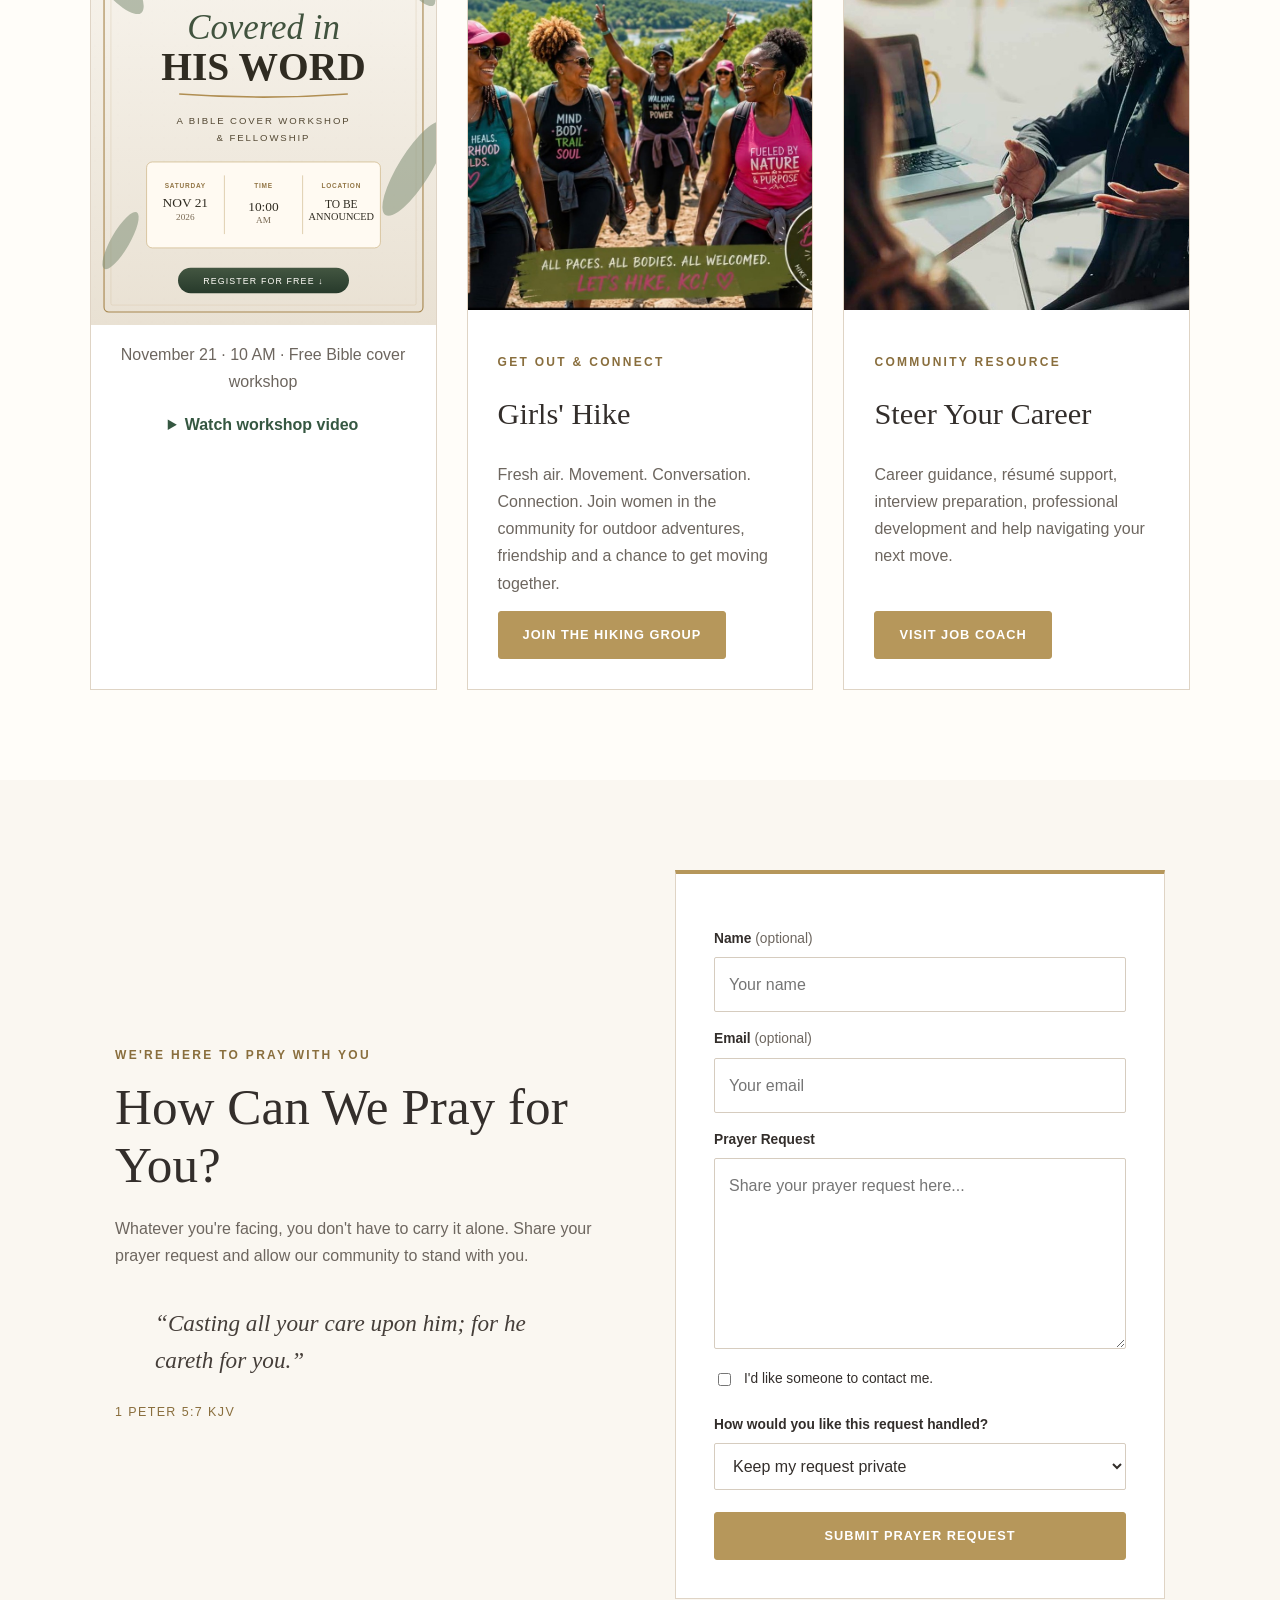
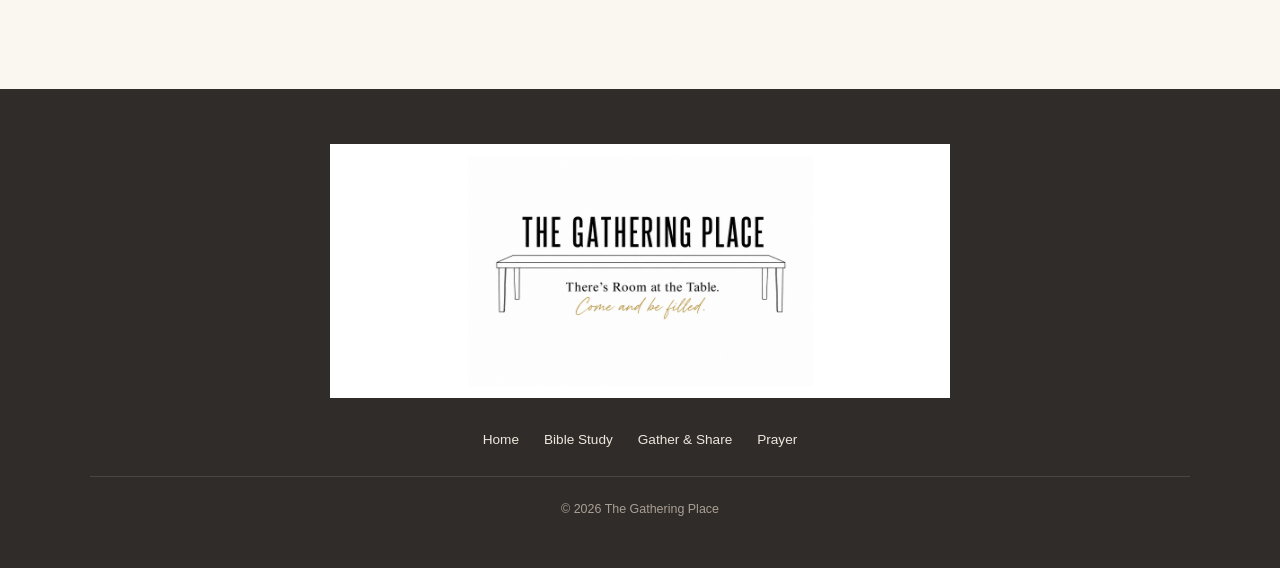
==== commit 0392e592: "Update weekly Bible lesson to Know the Enemy, Know Your Authority" ====
--- a/index.html
+++ b/index.html
@@ -744,18 +744,19 @@
 
             <div class="bible-study-container" style="grid-template-columns:minmax(0,1fr);max-width:850px;">
                 <div class="current-lesson-card">
-                    <p class="study-label">CURRENT STUDY</p>
-                    <h3>Standing Firm: The Temptation of Jesus</h3>
-                    <p class="lesson-scripture">Matthew 4:1–11 • Ephesians 6:17–18 • Psalm 119:11 (KJV)</p>
-
-                    <div class="weekly-study-prompt" style="background:#f7f2e6;border-left:4px solid #b7954f;border-radius:10px;padding:16px 18px;margin:16px 0 20px;color:#294a39;"><p style="font-size:.78rem;font-weight:700;letter-spacing:.1em;margin:0 0 6px;">THIS WEEK’S DISCUSSION QUESTION</p><p style="font-size:clamp(1.05rem,3vw,1.3rem);font-weight:700;line-height:1.5;margin:0;">Are we standing on what God actually said, or on what we’ve been led to believe He said?</p></div>
+                    <p class="study-label">LATEST LESSON · OCTOBER 31, 2026</p>
+                    <h3>Know the Enemy, Know Your Authority</h3>
+                    <p class="lesson-scripture">Acts 16:16–34 • Ephesians 6:11–13</p>
+
+                    <div class="weekly-study-prompt" style="background:#f7f2e6;border-left:4px solid #b7954f;border-radius:10px;padding:16px 18px;margin:16px 0 20px;color:#294a39;"><p style="font-size:.78rem;font-weight:700;letter-spacing:.1em;margin:0 0 6px;">DISCUSSION QUESTION</p><p style="font-size:clamp(1.05rem,3vw,1.3rem);font-weight:700;line-height:1.5;margin:0;">What does this account teach about victory when obedience does not immediately remove suffering?</p></div>
                     <div class="study-details">
                         <p><strong>Every Saturday</strong></p>
                         <p>8:30 AM</p>
                         <p>Online via Zoom</p>
                     </div>
 
-                    <div class="lesson-buttons"><a href="standing-firm-matthew-4.html" class="primary-button" style="margin-right:10px;margin-bottom:10px;display:inline-block;">Read This Week’s Bible Lesson →</a>
+                    <div class="lesson-buttons"><a href="know-the-enemy-know-your-authority.html" class="primary-button" style="margin-right:10px;margin-bottom:10px;display:inline-block;">Read the Full Bible Lesson →</a>
+                        <a href="current-bible-study.docx?v=20261031" download="Week_4_Know_the_Enemy_Know_Your_Authority.docx" class="primary-button" style="margin-right:10px;margin-bottom:10px;display:inline-block;">Download Lesson Notes</a>
                         <a
                             href="https://docs.google.com/forms/d/e/1FAIpQLSfU3p24CmUlmpYeb_MYwhOVHn-_OA6D5vGNtRPrbZeDgaa31A/viewform?usp=publish-editor"
                             target="_blank"
@@ -991,3 +992,4 @@
     </script>
 </body>
 </html>
+
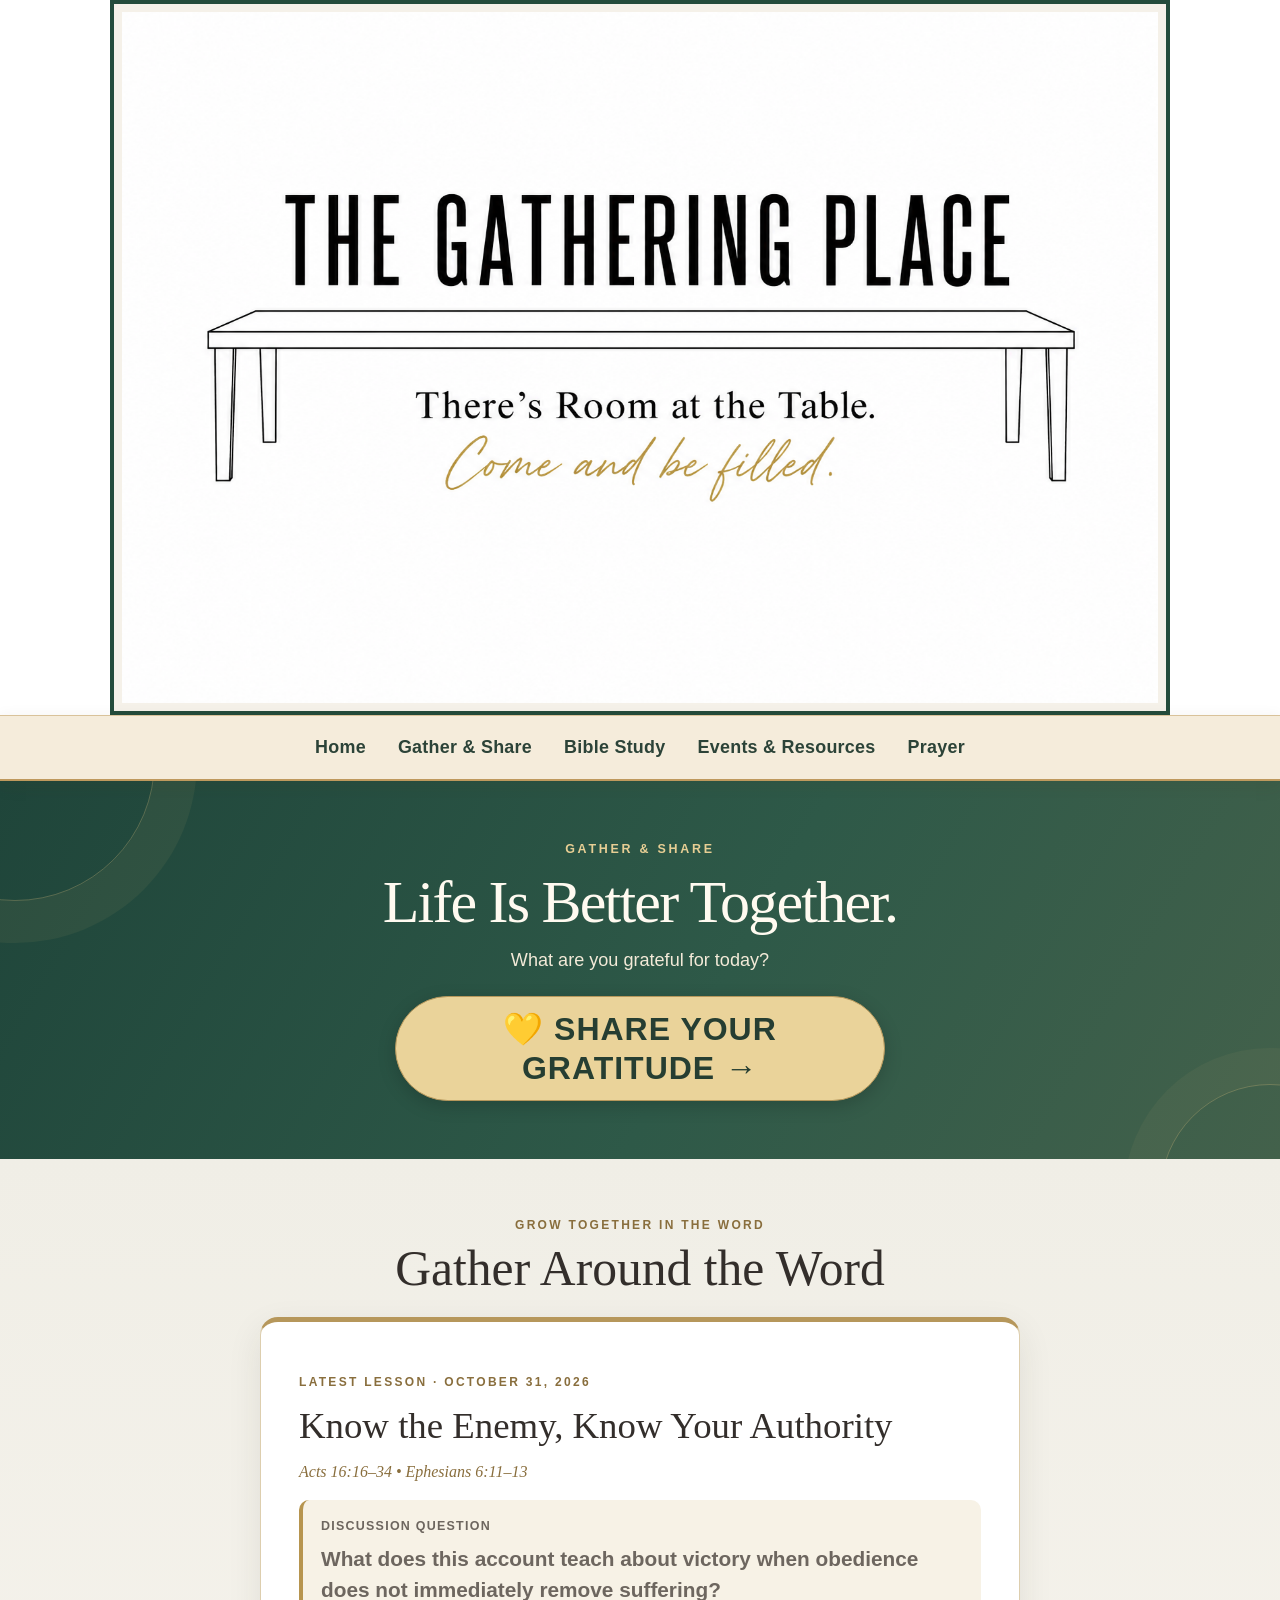
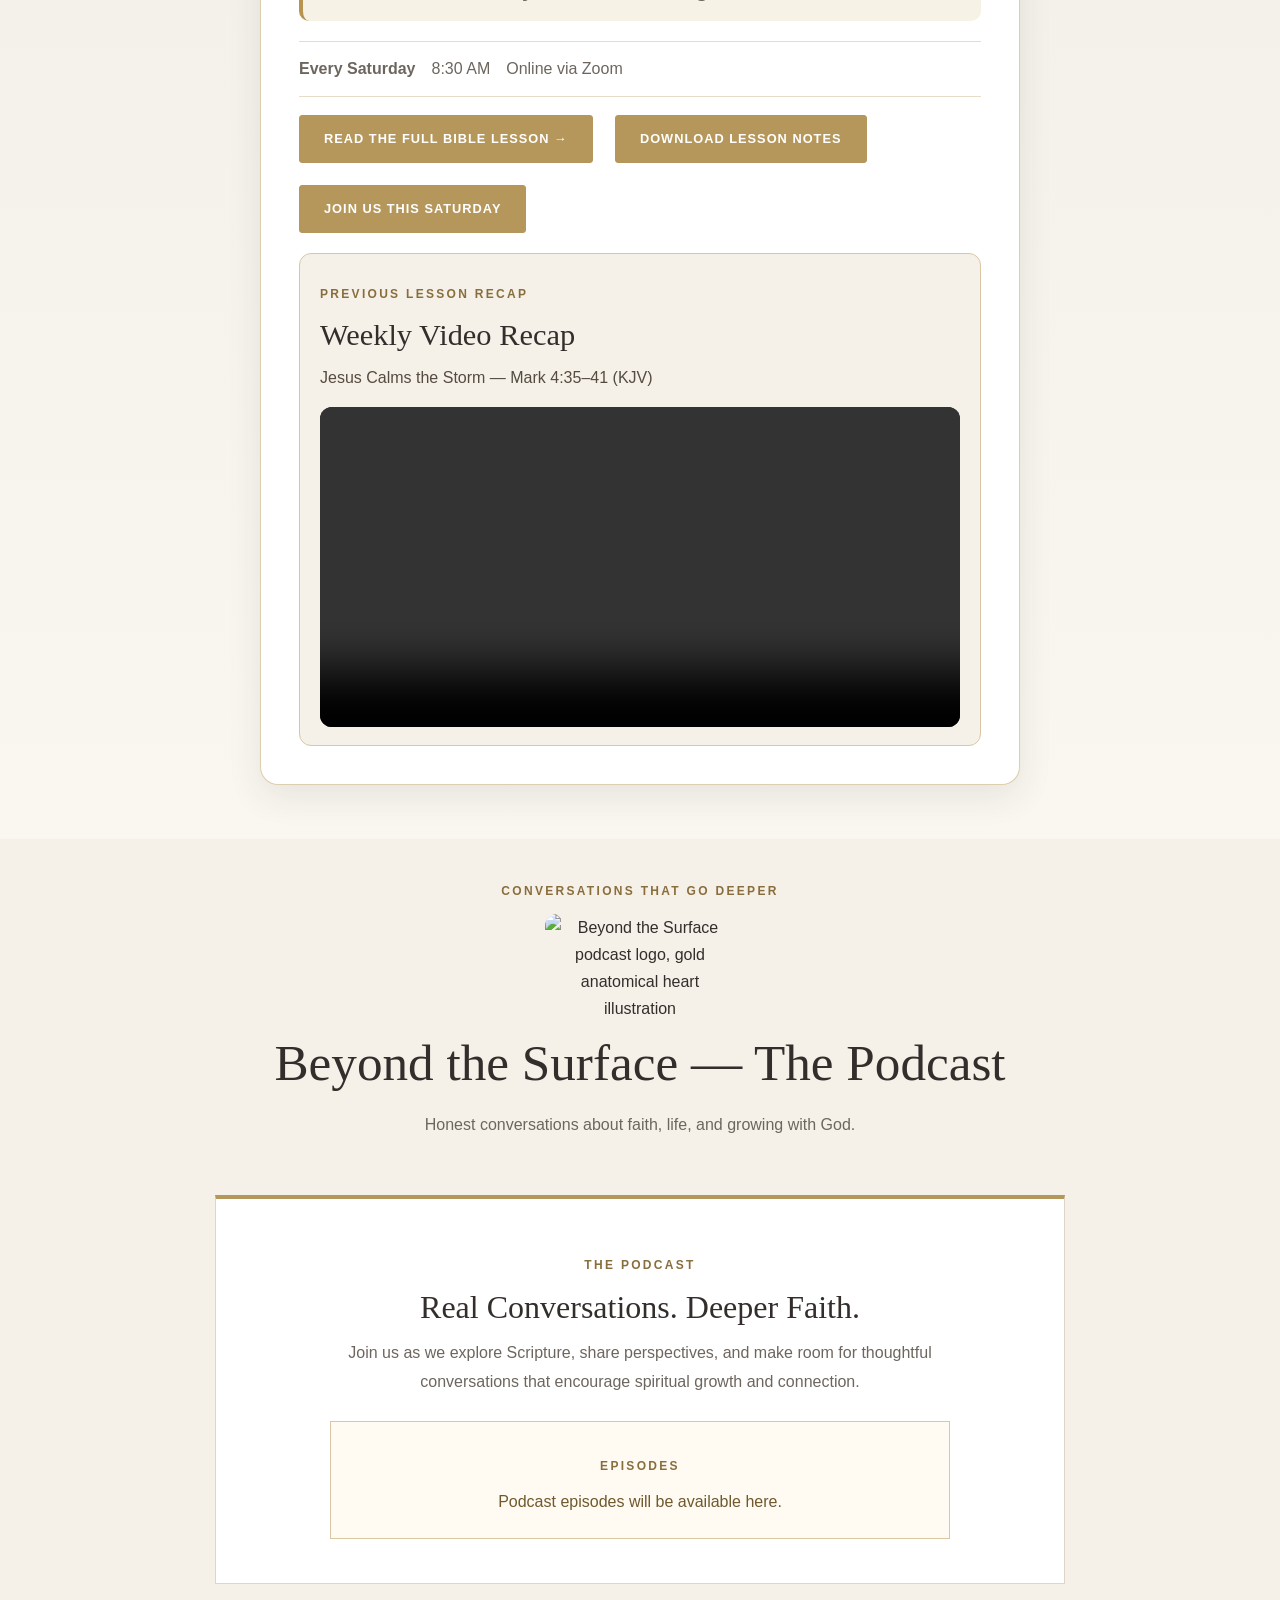
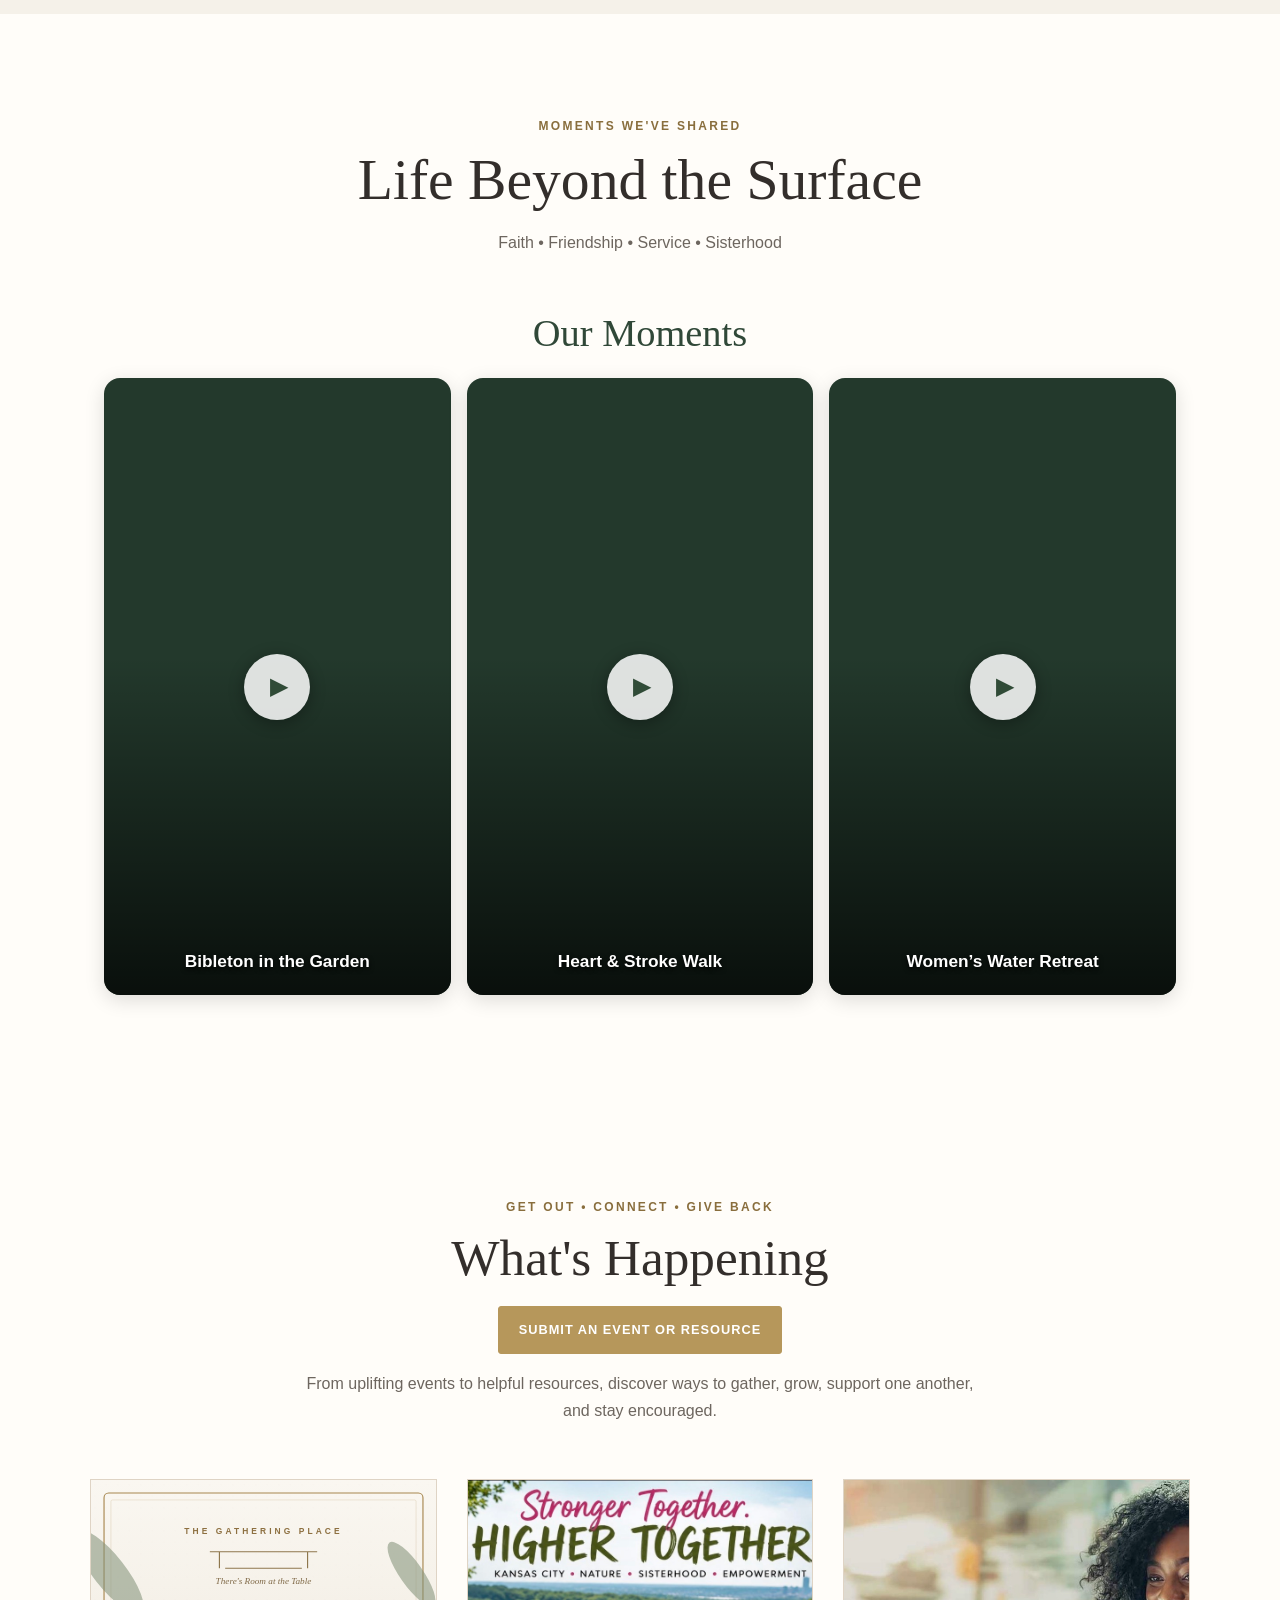
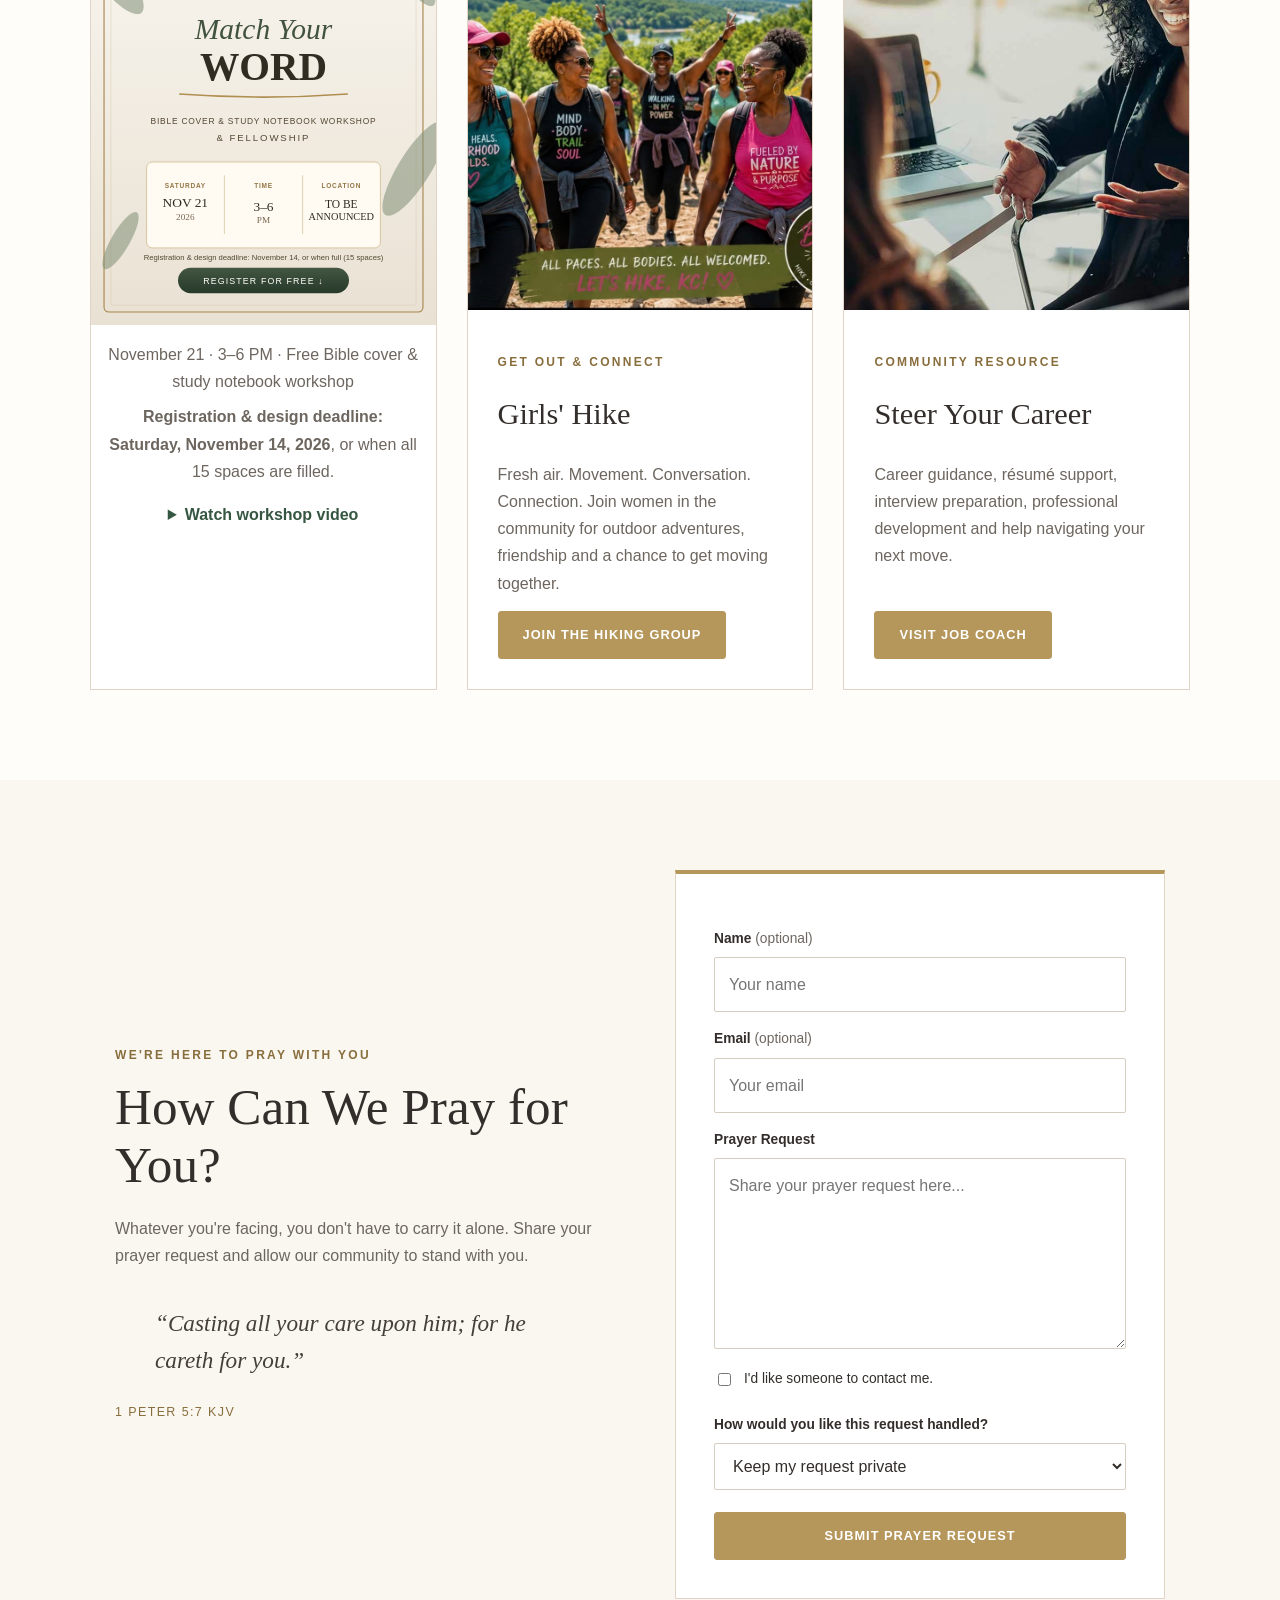
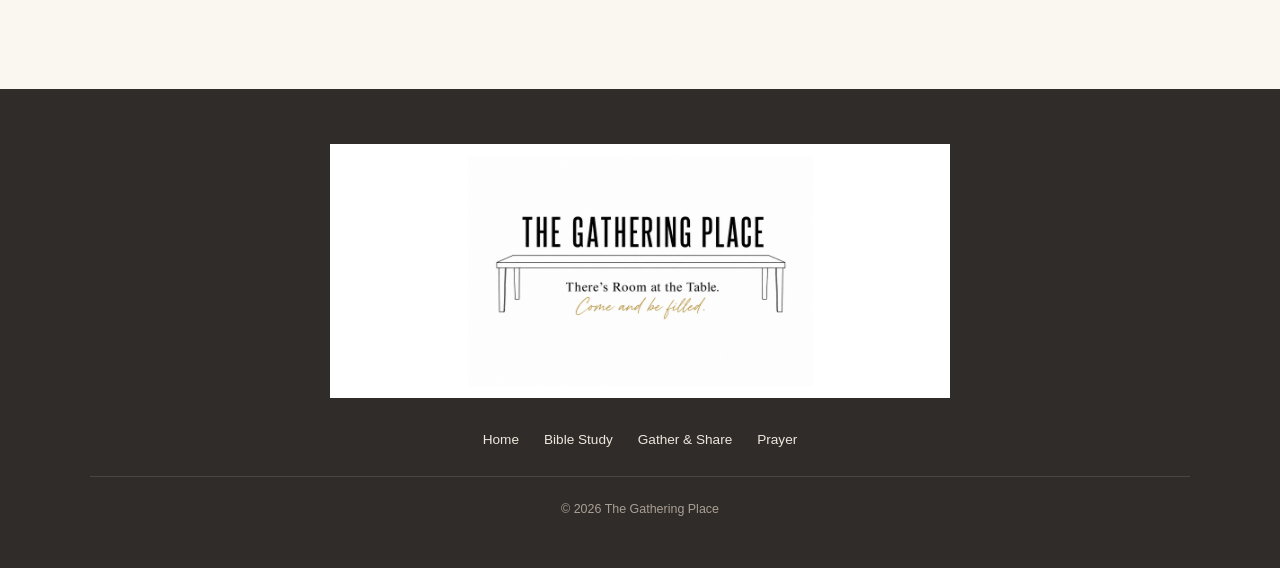
==== commit 9fca6335: "Show November 14 registration deadline for Match Your Word" ====
--- a/index.html
+++ b/index.html
@@ -835,11 +835,11 @@
             <div class="visual-events-grid">
 
 
-<article class="visual-event-card" aria-label="Covered in His Word workshop">
-                    <a href="https://docs.google.com/forms/d/e/1FAIpQLScaMwcCF3L-vd29dAK0MKeg4eh-4sZzaNp0_mdaG9UVxgz_jA/viewform" target="_blank" rel="noopener noreferrer" aria-label="Register for Covered in His Word workshop" style="display:block;line-height:0;">
-                        <img src="covered-in-his-word-flyer.svg" loading="lazy" alt="Covered in His Word, Bible Cover Workshop and Fellowship, November 21, 2026 at 10 AM. Location to be announced. Register for free." style="width:100%;height:auto;display:block;">
+<article class="visual-event-card" aria-label="Match Your Word workshop">
+                    <a href="https://docs.google.com/forms/d/e/1FAIpQLScaMwcCF3L-vd29dAK0MKeg4eh-4sZzaNp0_mdaG9UVxgz_jA/viewform" target="_blank" rel="noopener noreferrer" aria-label="Register for Match Your Word workshop" style="display:block;line-height:0;">
+                        <img src="covered-in-his-word-flyer.svg" loading="lazy" alt="Match Your Word, Bible Cover and Study Notebook Workshop and Fellowship, November 21, 2026, 3–6 PM. Registration and design deadline: November 14, or when all 15 spaces are filled. Register for free." style="width:100%;height:auto;display:block;">
                     </a>
-                    <div class="visual-event-info compact-workshop-info"><p>November 21 · 10 AM · Free Bible cover workshop</p><details><summary>Watch workshop video</summary><video controls playsinline preload="metadata" style="display:block;width:100%;border-radius:10px;background:#242424;margin-top:12px" aria-label="Covered in His Word workshop video"><source src="https://ucudchsbuzfvbnntrdto.supabase.co/storage/v1/object/public/approved-event-videos/Covered_in_His_Word.MP4.mp4" type="video/mp4">Your browser does not support video playback.</video></details></div>
+                    <div class="visual-event-info compact-workshop-info"><p>November 21 · 3–6 PM · Free Bible cover &amp; study notebook workshop</p><p><strong>Registration &amp; design deadline: <time datetime="2026-11-14">Saturday, November 14, 2026</time></strong>, or when all 15 spaces are filled.</p><details><summary>Watch workshop video</summary><video controls playsinline preload="metadata" style="display:block;width:100%;border-radius:10px;background:#242424;margin-top:12px" aria-label="Covered in His Word workshop video"><source src="https://ucudchsbuzfvbnntrdto.supabase.co/storage/v1/object/public/approved-event-videos/Covered_in_His_Word.MP4.mp4" type="video/mp4">Your browser does not support video playback.</video></details></div>
                 </article>
 
 
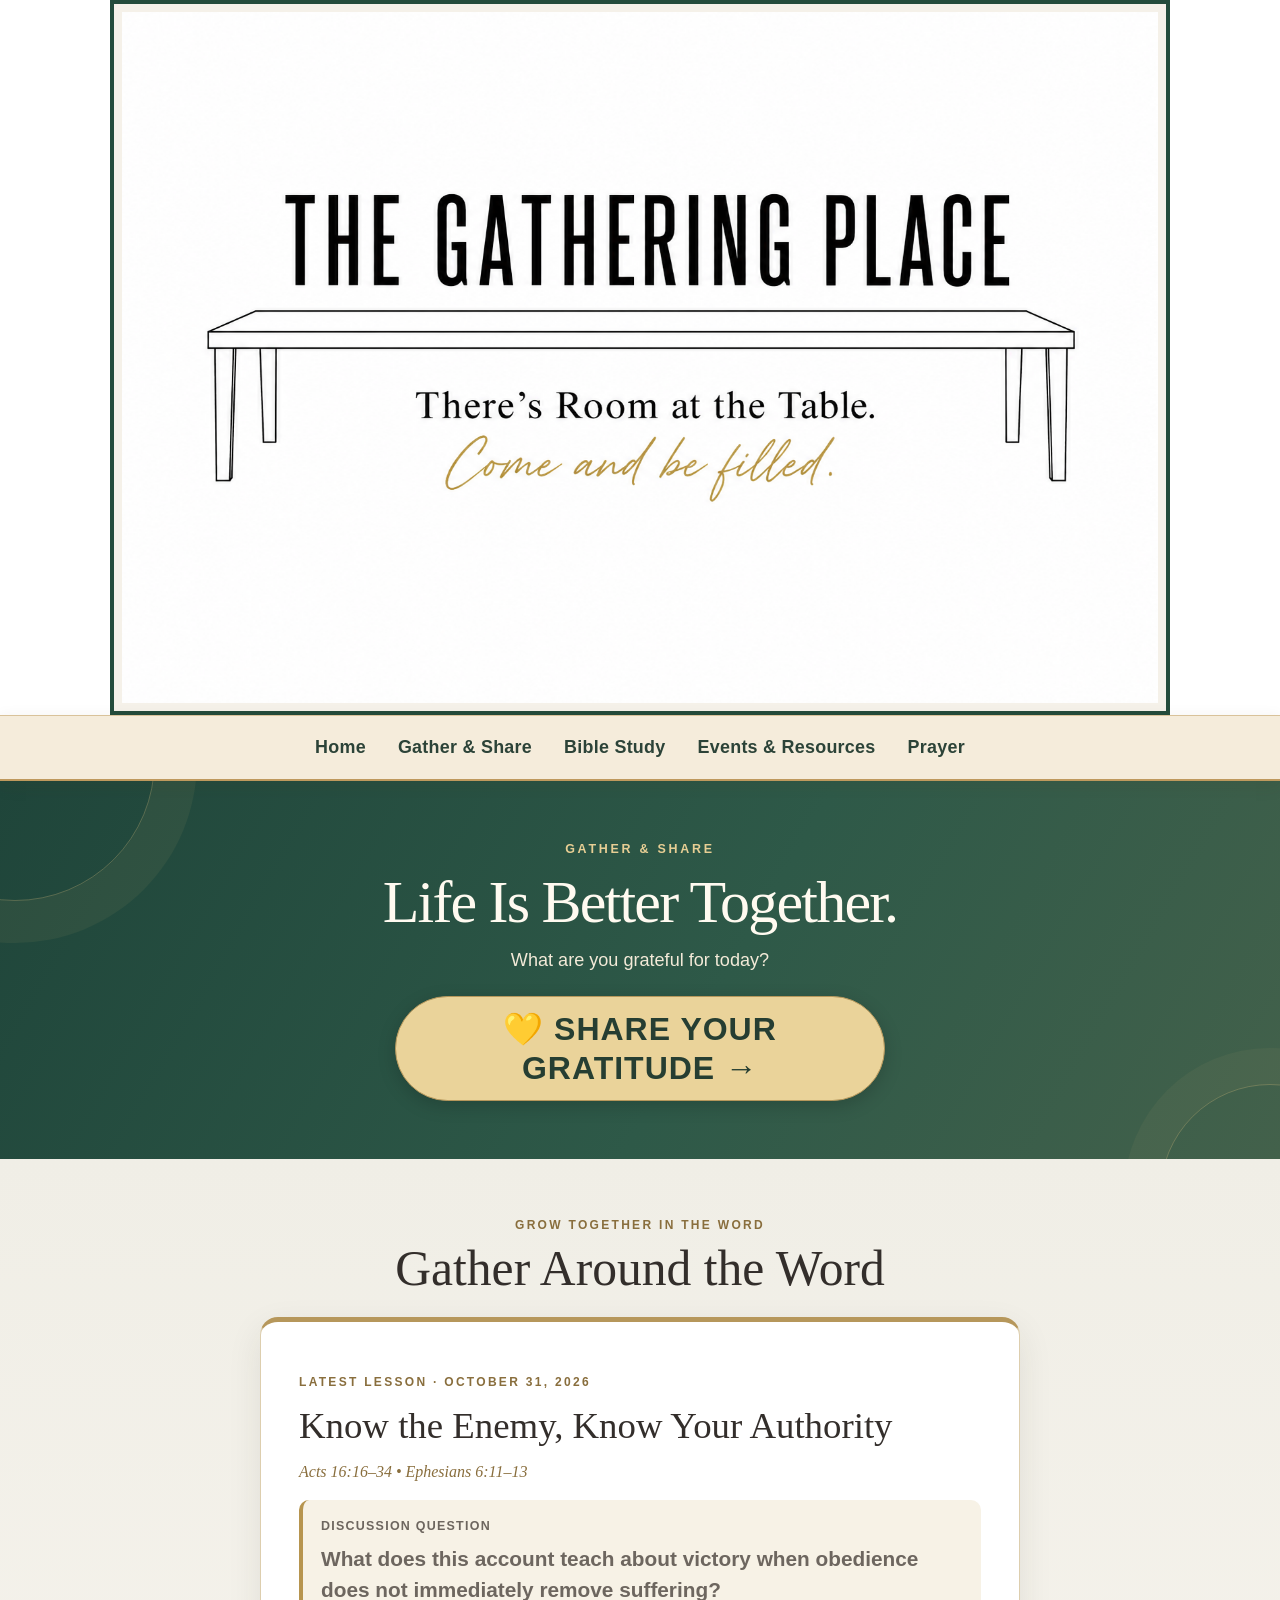
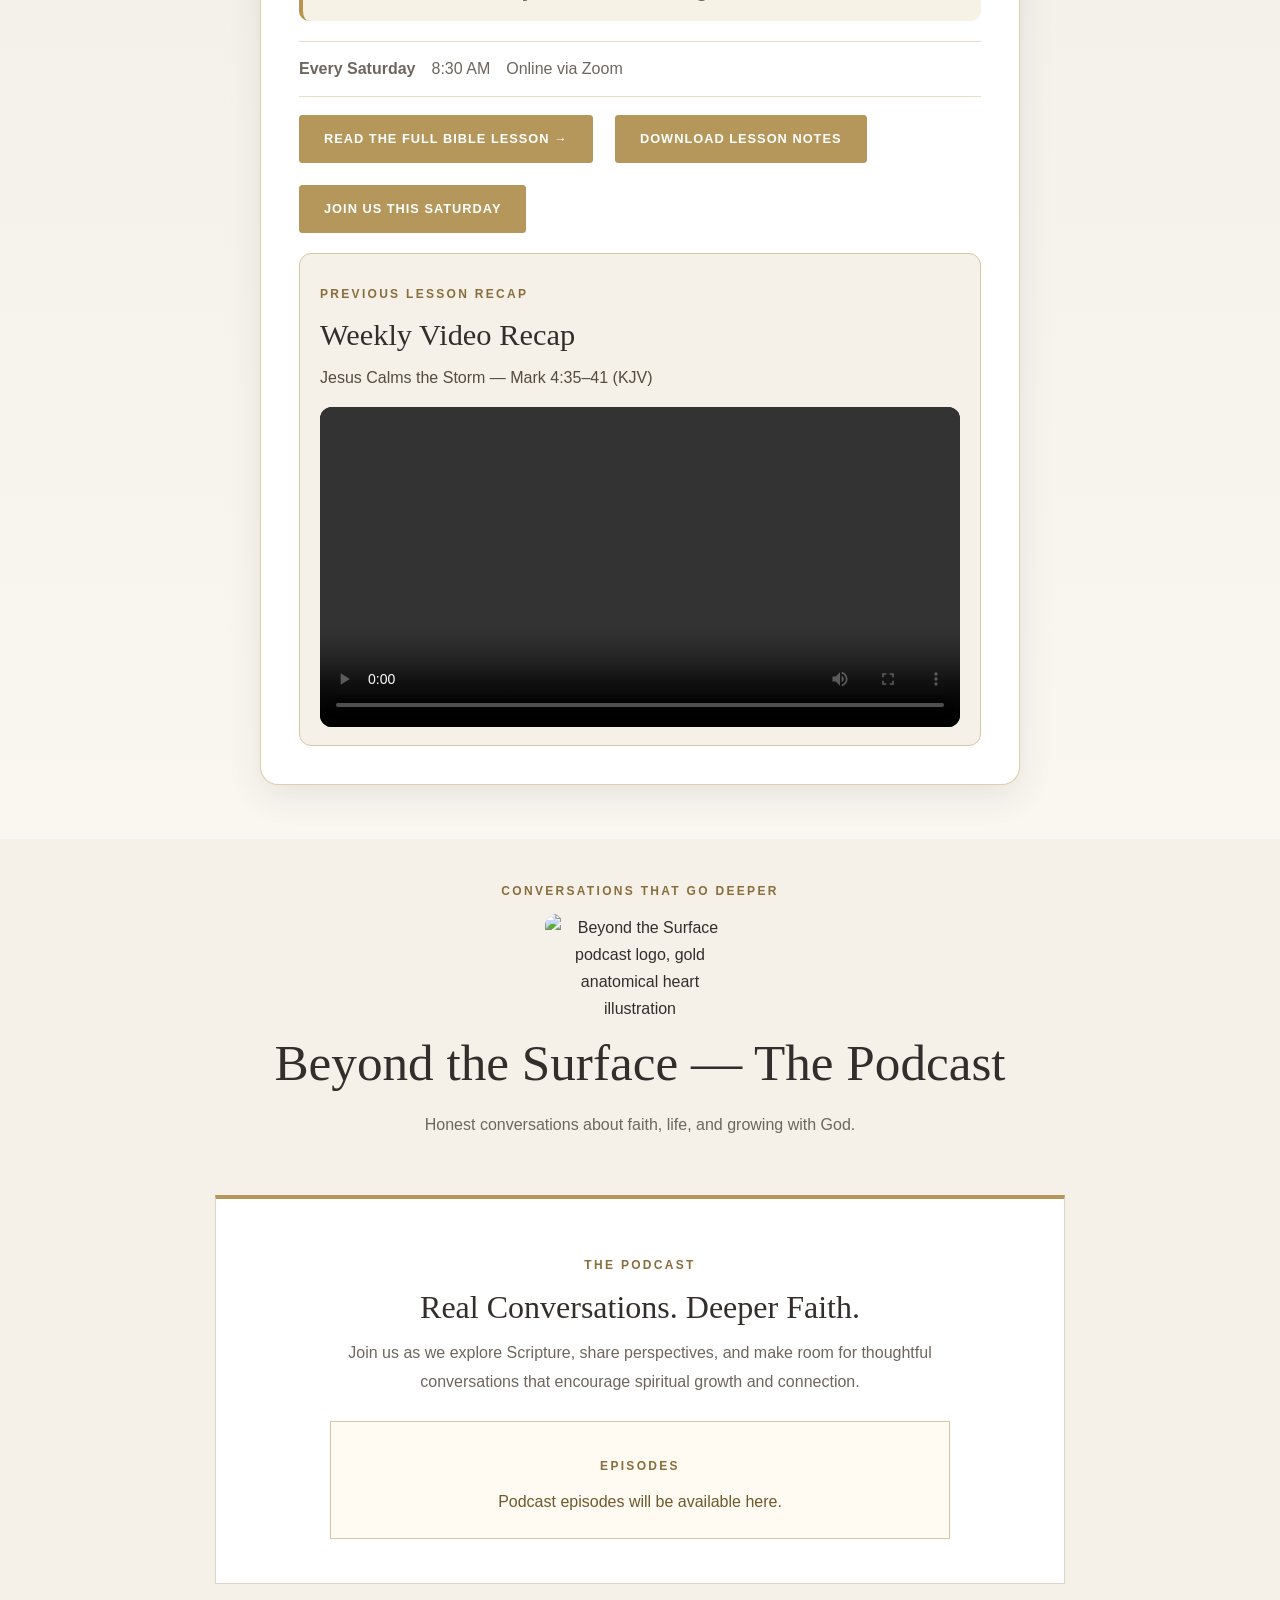
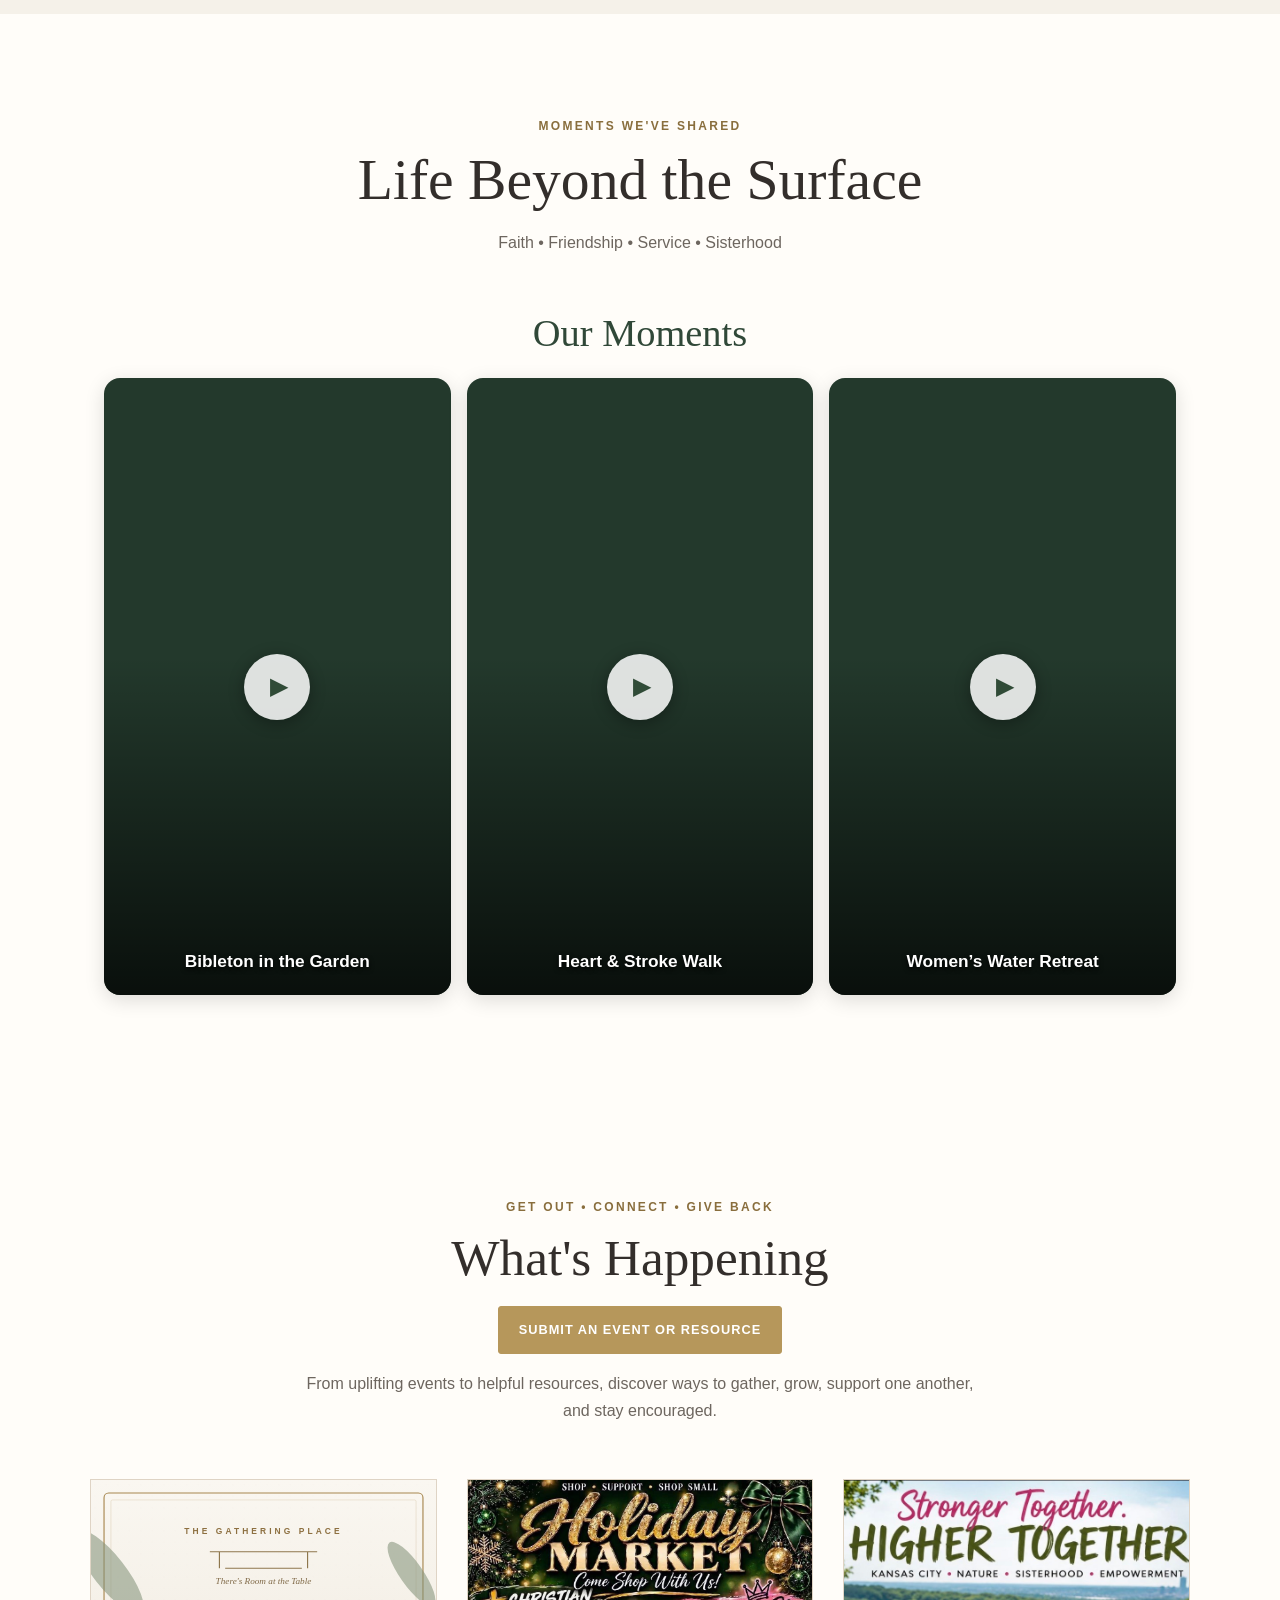
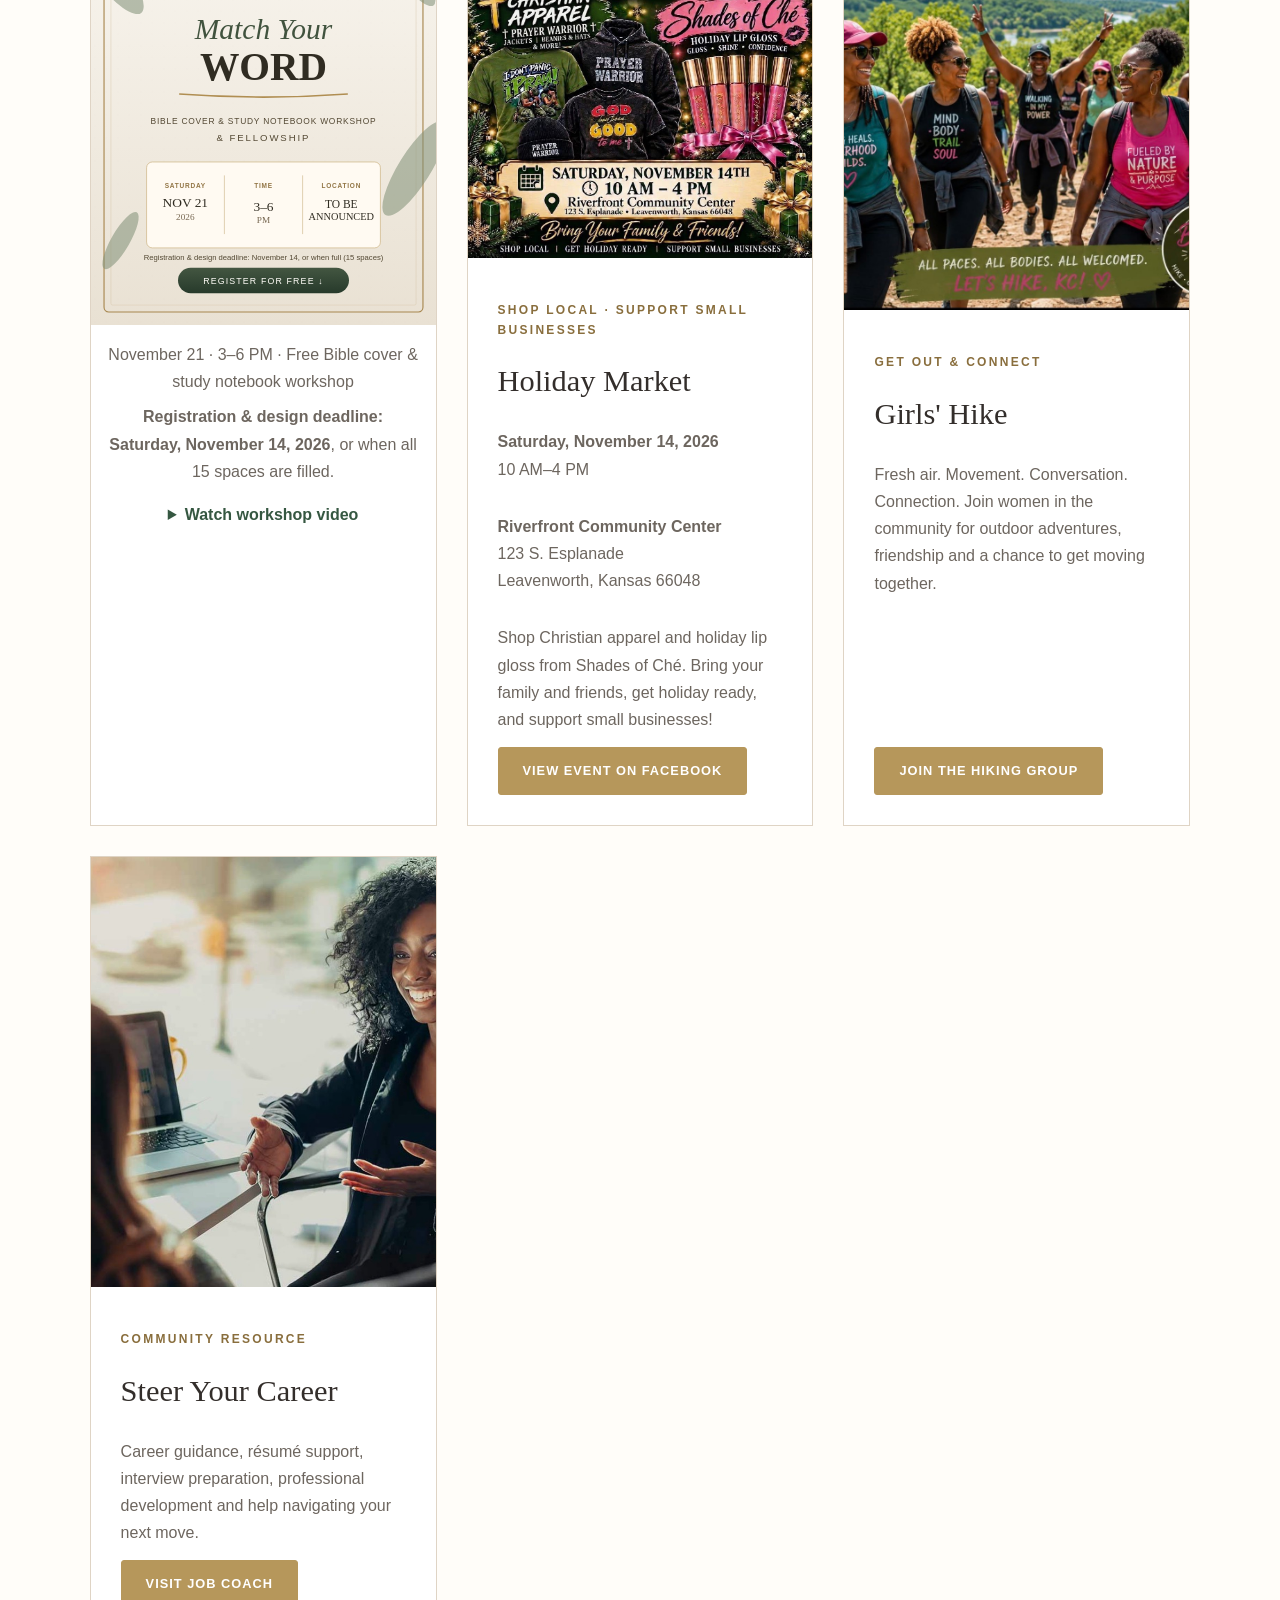
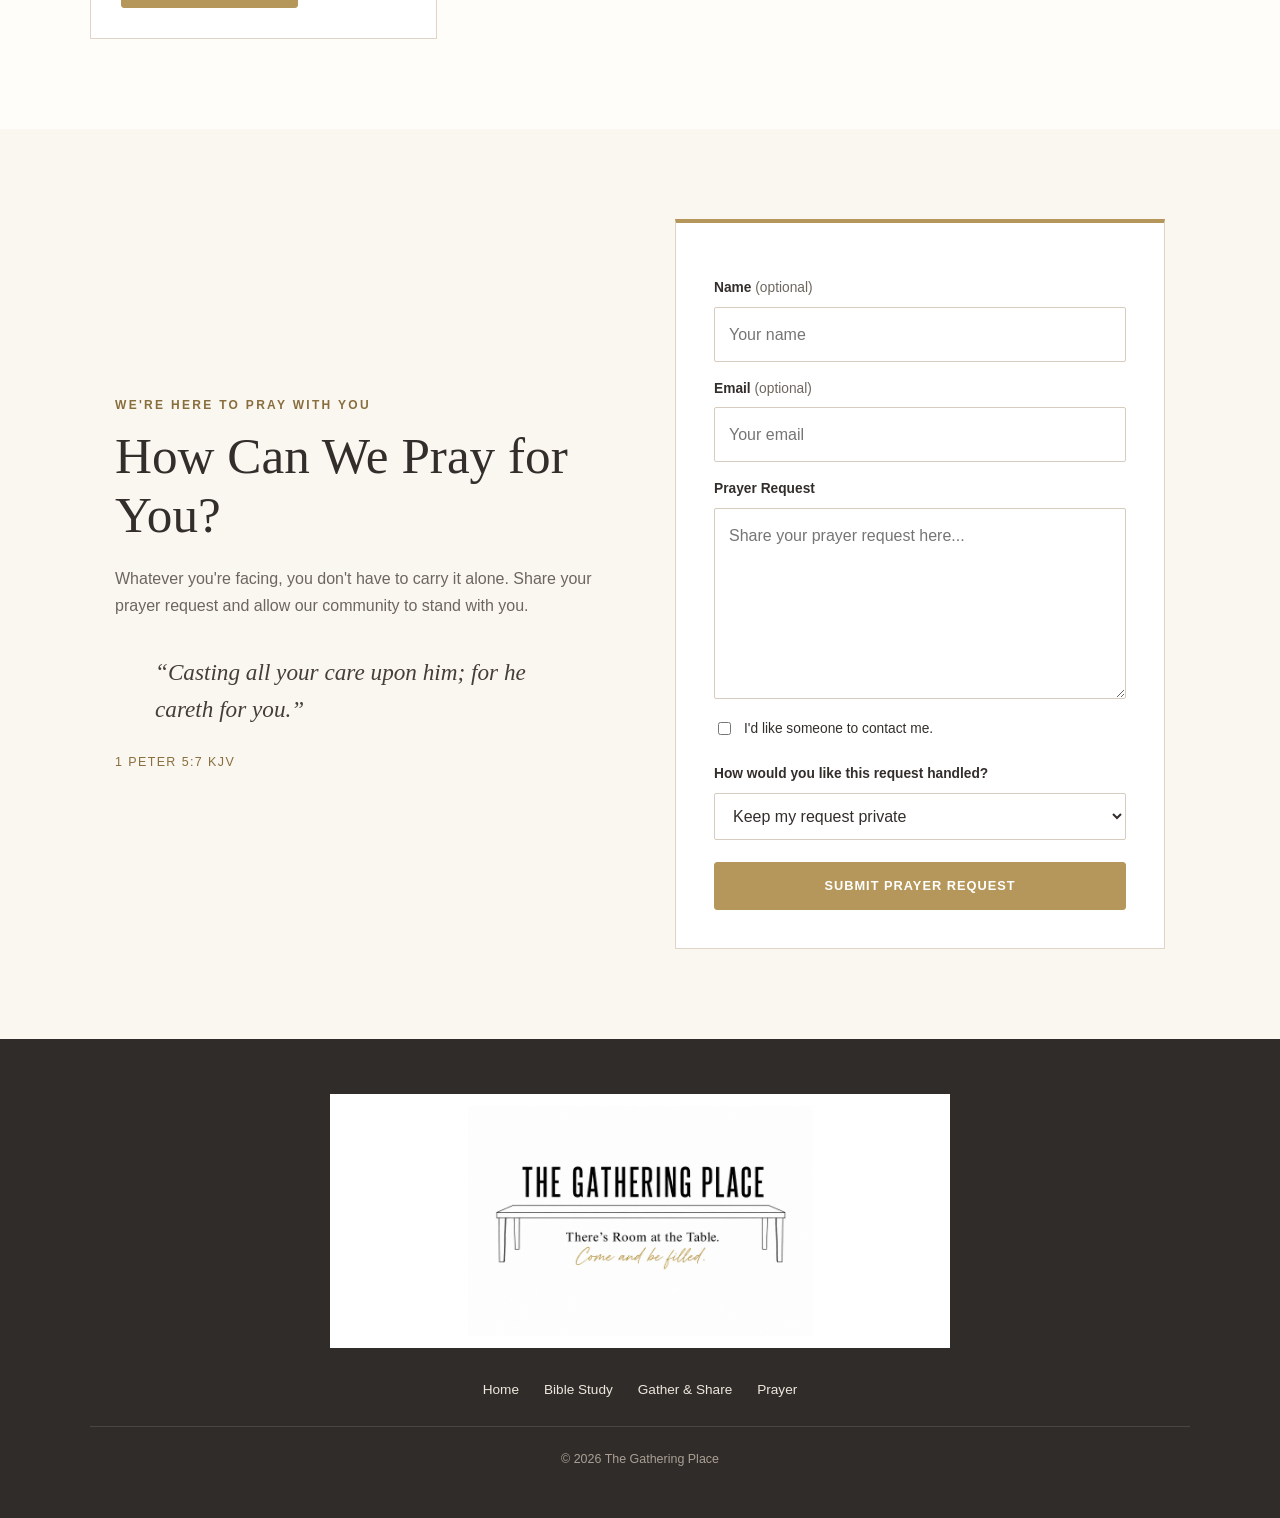
==== commit 4ad33d85: "Add November 14 Holiday Market flyer and event details" ====
--- a/index.html
+++ b/index.html
@@ -843,6 +843,21 @@
                 </article>
 
 
+                <!-- HOLIDAY MARKET -->
+                <article class="visual-event-card" id="holiday-market" aria-labelledby="holiday-market-title">
+                    <a href="holiday-market-november-14-2026.jpg" target="_blank" rel="noopener noreferrer" aria-label="View the Holiday Market flyer in full size" style="display:block;line-height:0;">
+                        <img src="holiday-market-november-14-2026.jpg" width="992" height="1085" loading="lazy" alt="Holiday Market: Christian apparel and Shades of Ché holiday lip gloss. Saturday, November 14, 2026, 10 AM–4 PM at Riverfront Community Center, 123 S. Esplanade, Leavenworth, Kansas 66048. Bring your family and friends and shop small." style="width:100%;height:auto;display:block;">
+                    </a>
+                    <div class="visual-event-info">
+                        <p class="event-category">SHOP LOCAL · SUPPORT SMALL BUSINESSES</p>
+                        <h3 id="holiday-market-title">Holiday Market</h3>
+                        <p><strong><time datetime="2026-11-14">Saturday, November 14, 2026</time></strong><br>10 AM–4 PM</p>
+                        <p><strong>Riverfront Community Center</strong><br>123 S. Esplanade<br>Leavenworth, Kansas 66048</p>
+                        <p>Shop Christian apparel and holiday lip gloss from Shades of Ché. Bring your family and friends, get holiday ready, and support small businesses!</p>
+                        <a href="https://www.facebook.com/share/p/1FUL6mgX31/" target="_blank" rel="noopener noreferrer" class="primary-button">View Event on Facebook</a>
+                    </div>
+                </article>
+
                 <!-- GIRLS HIKE -->
                 <article class="visual-event-card">
                     <a
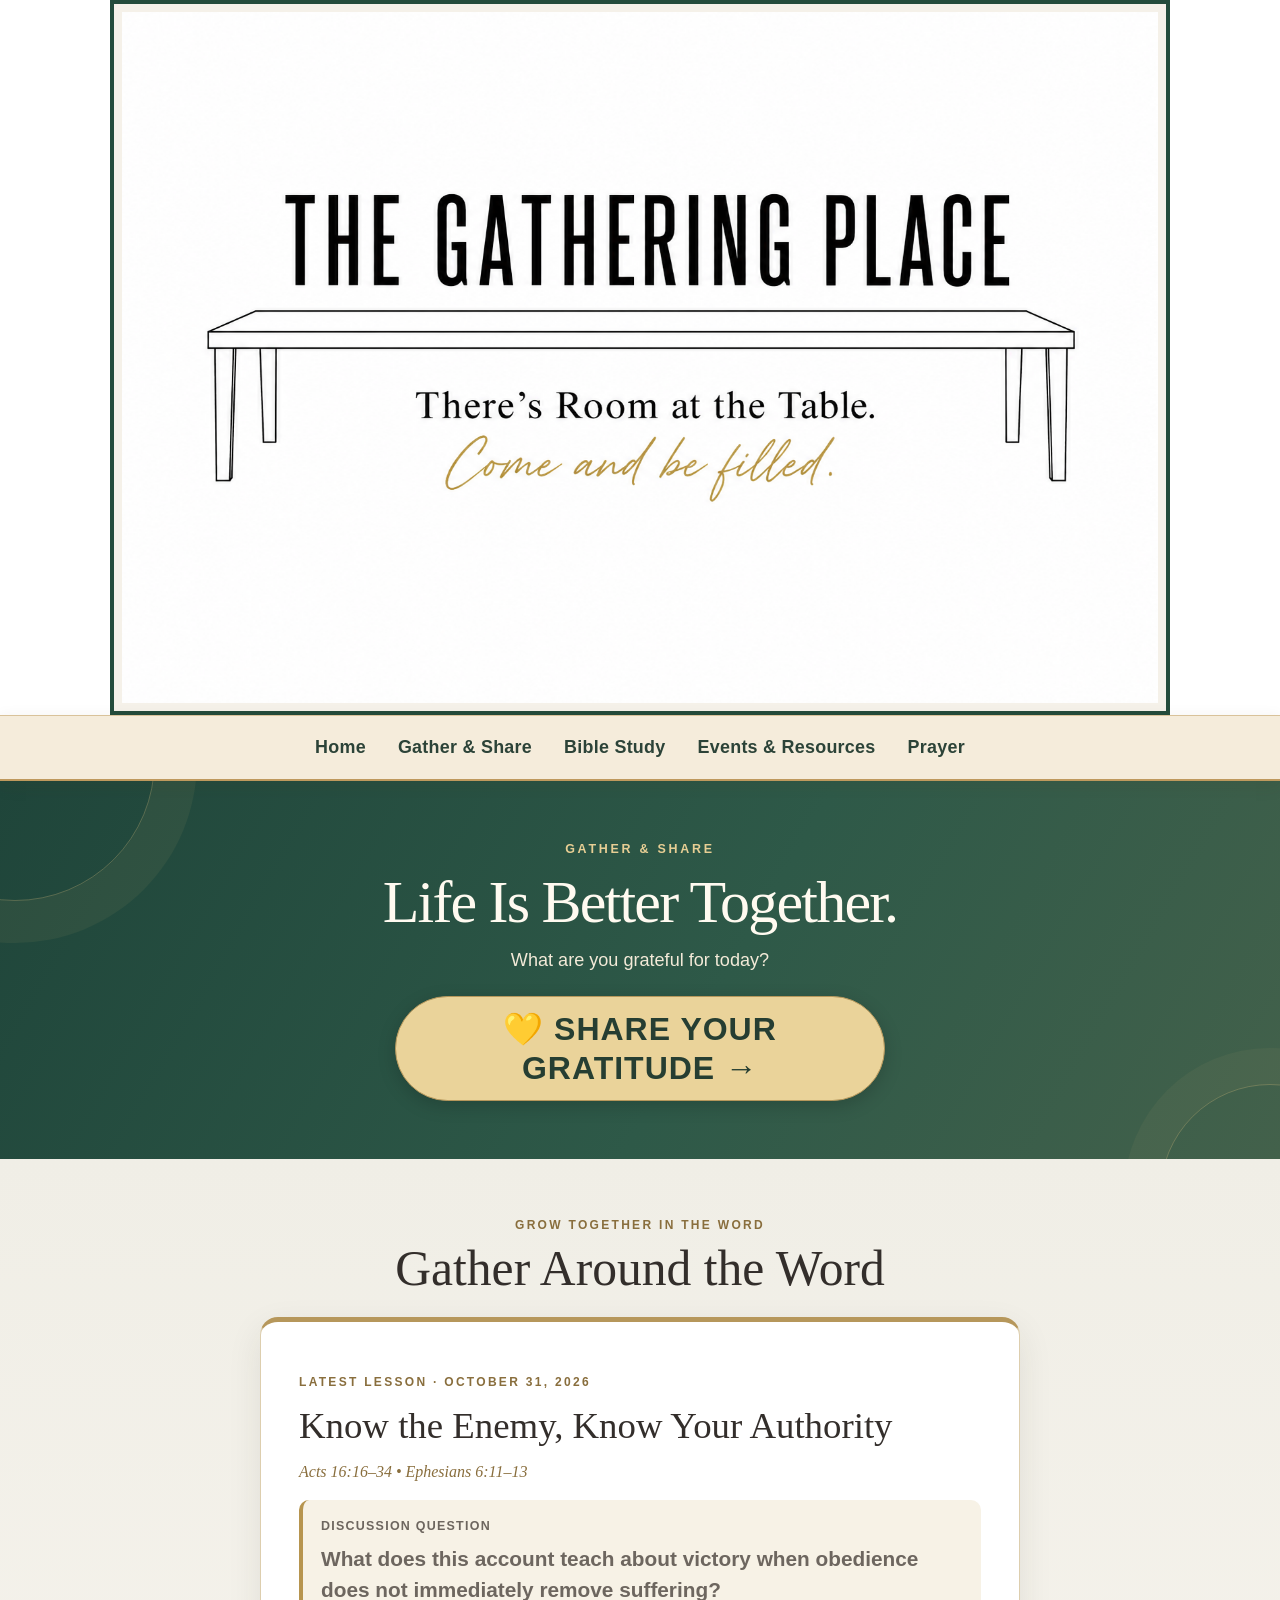
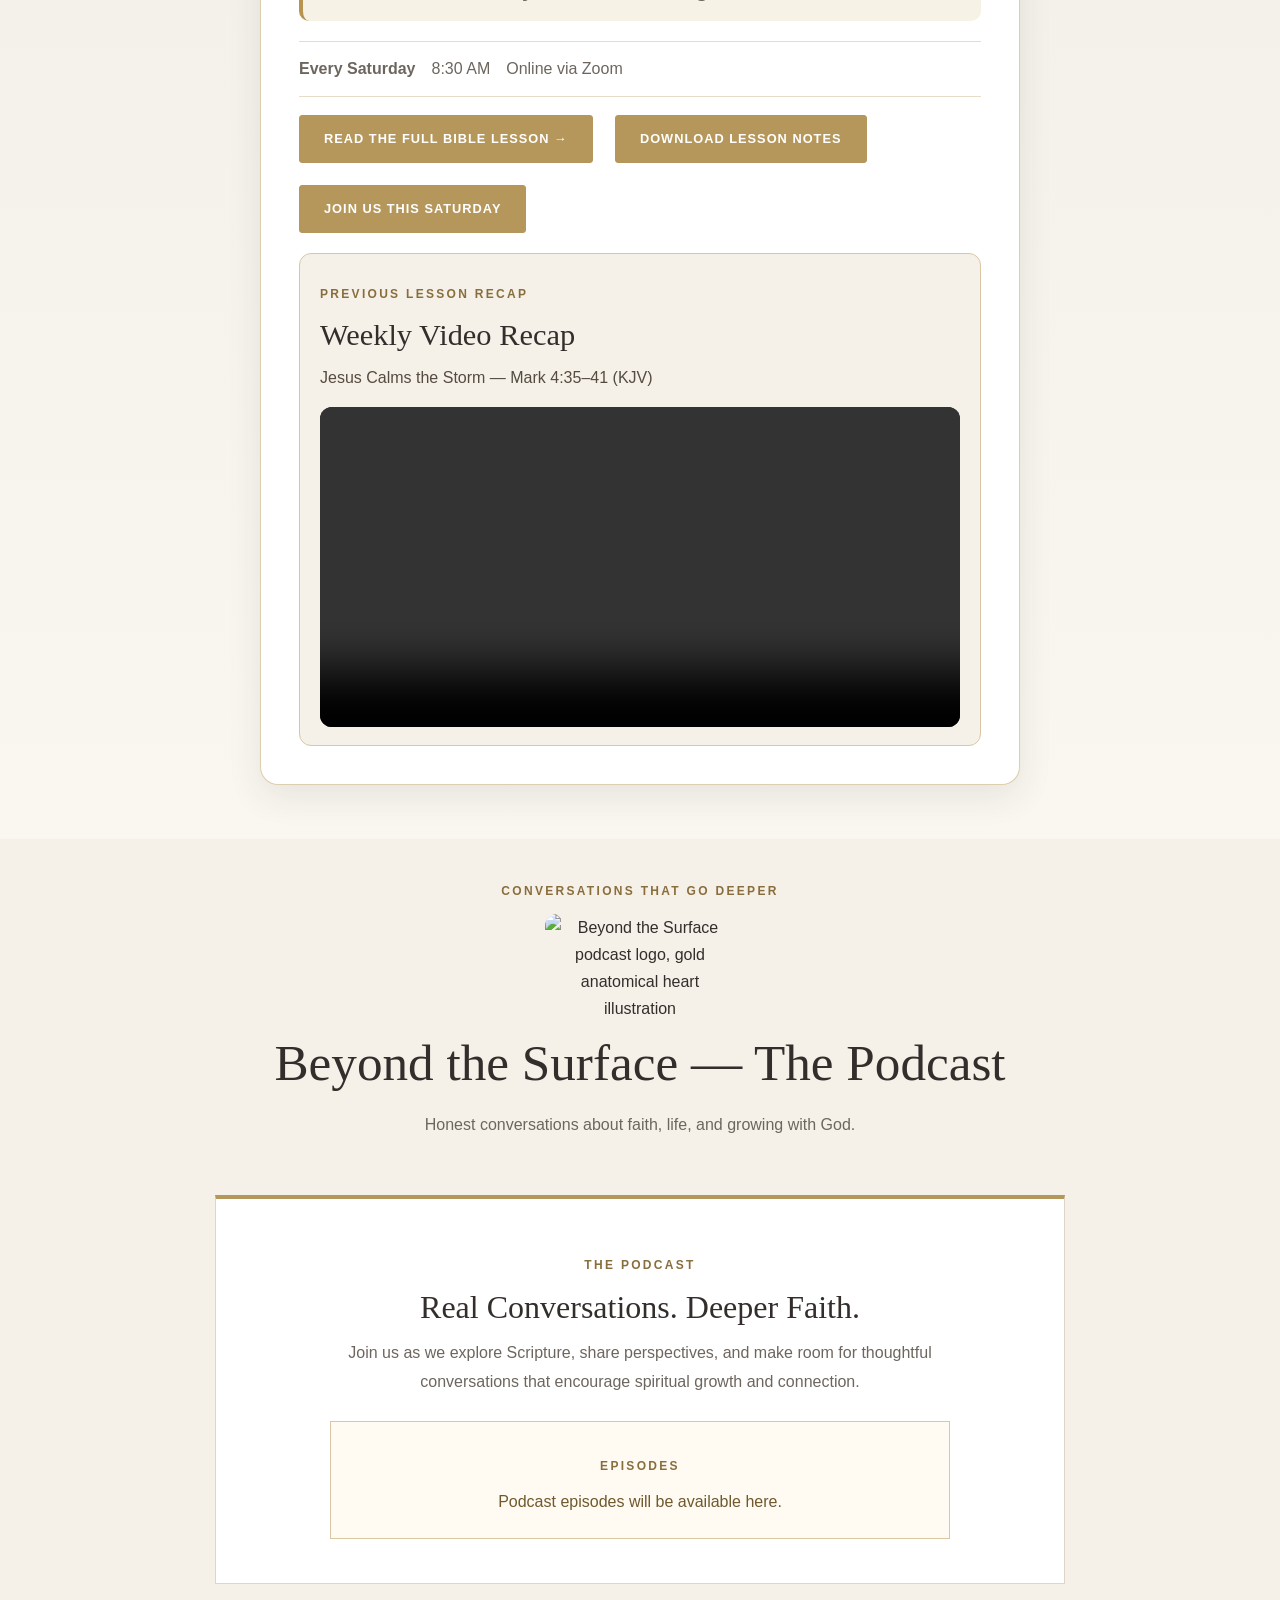
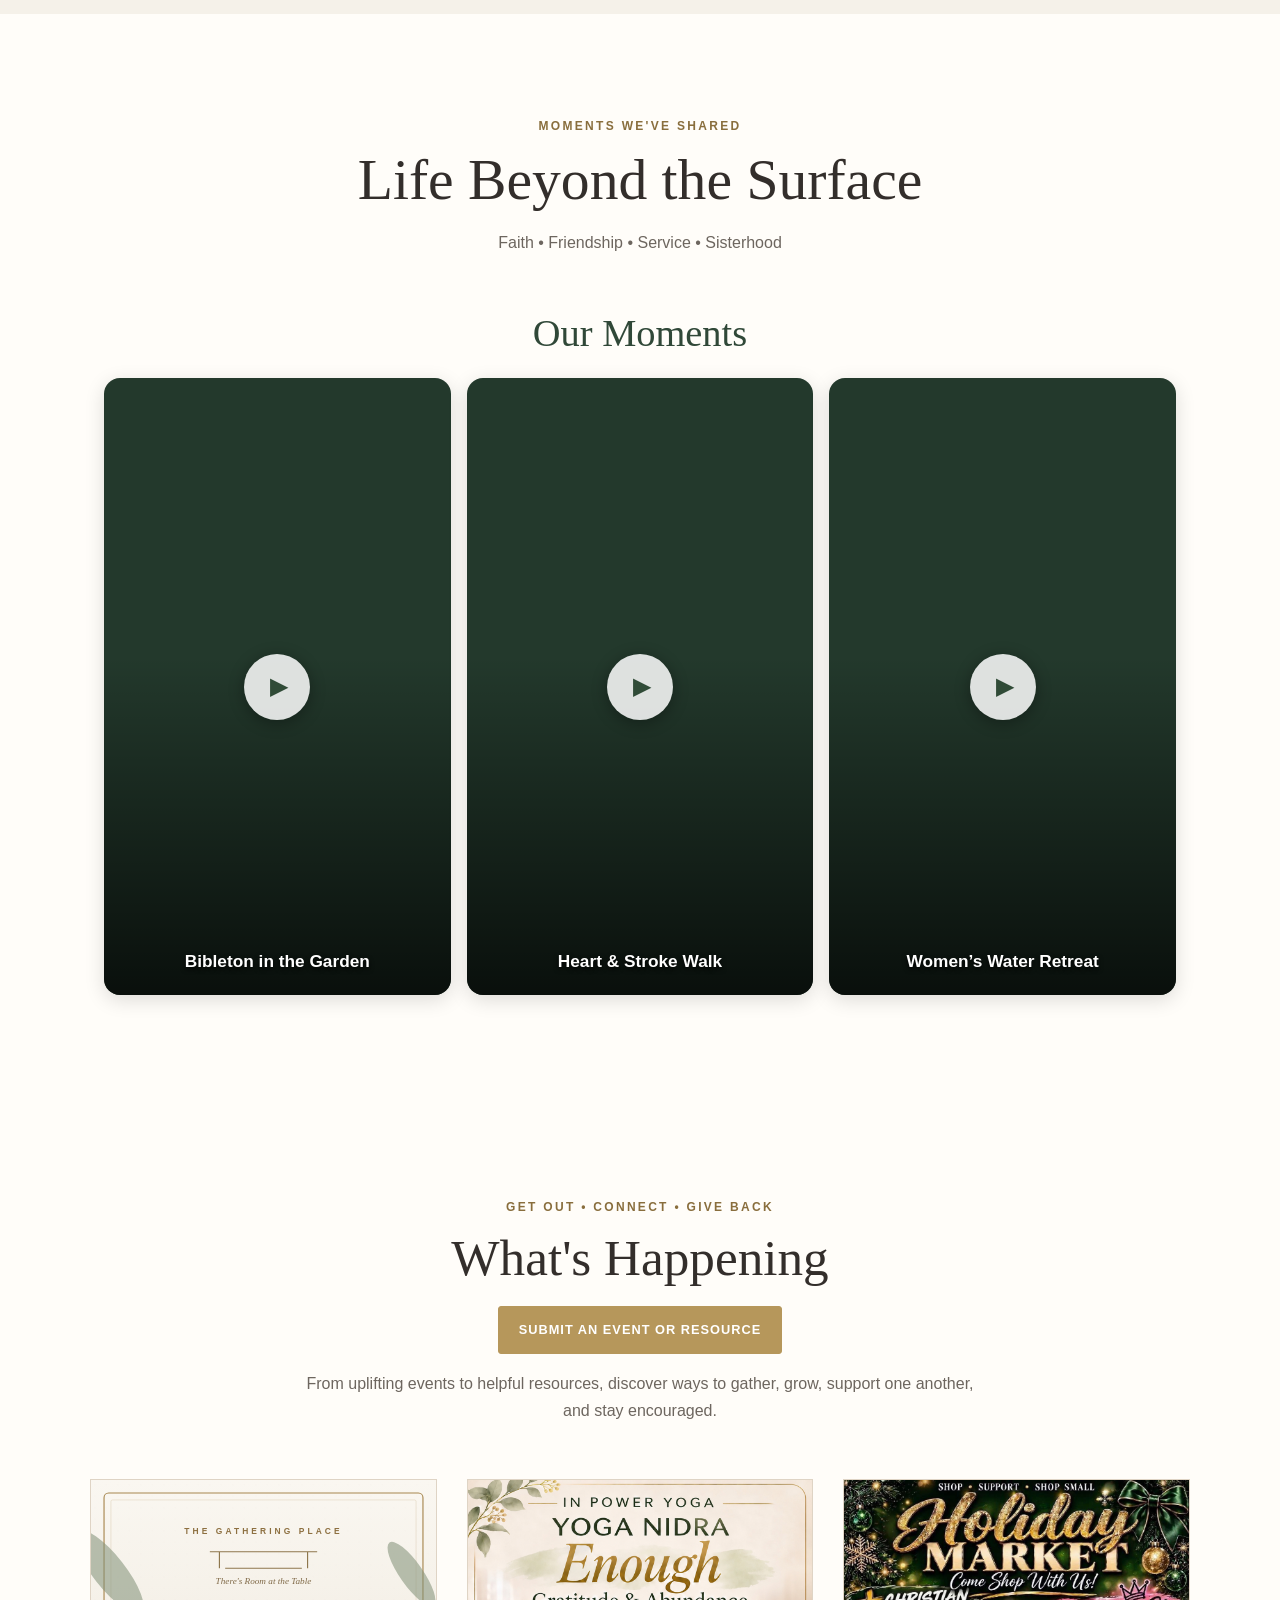
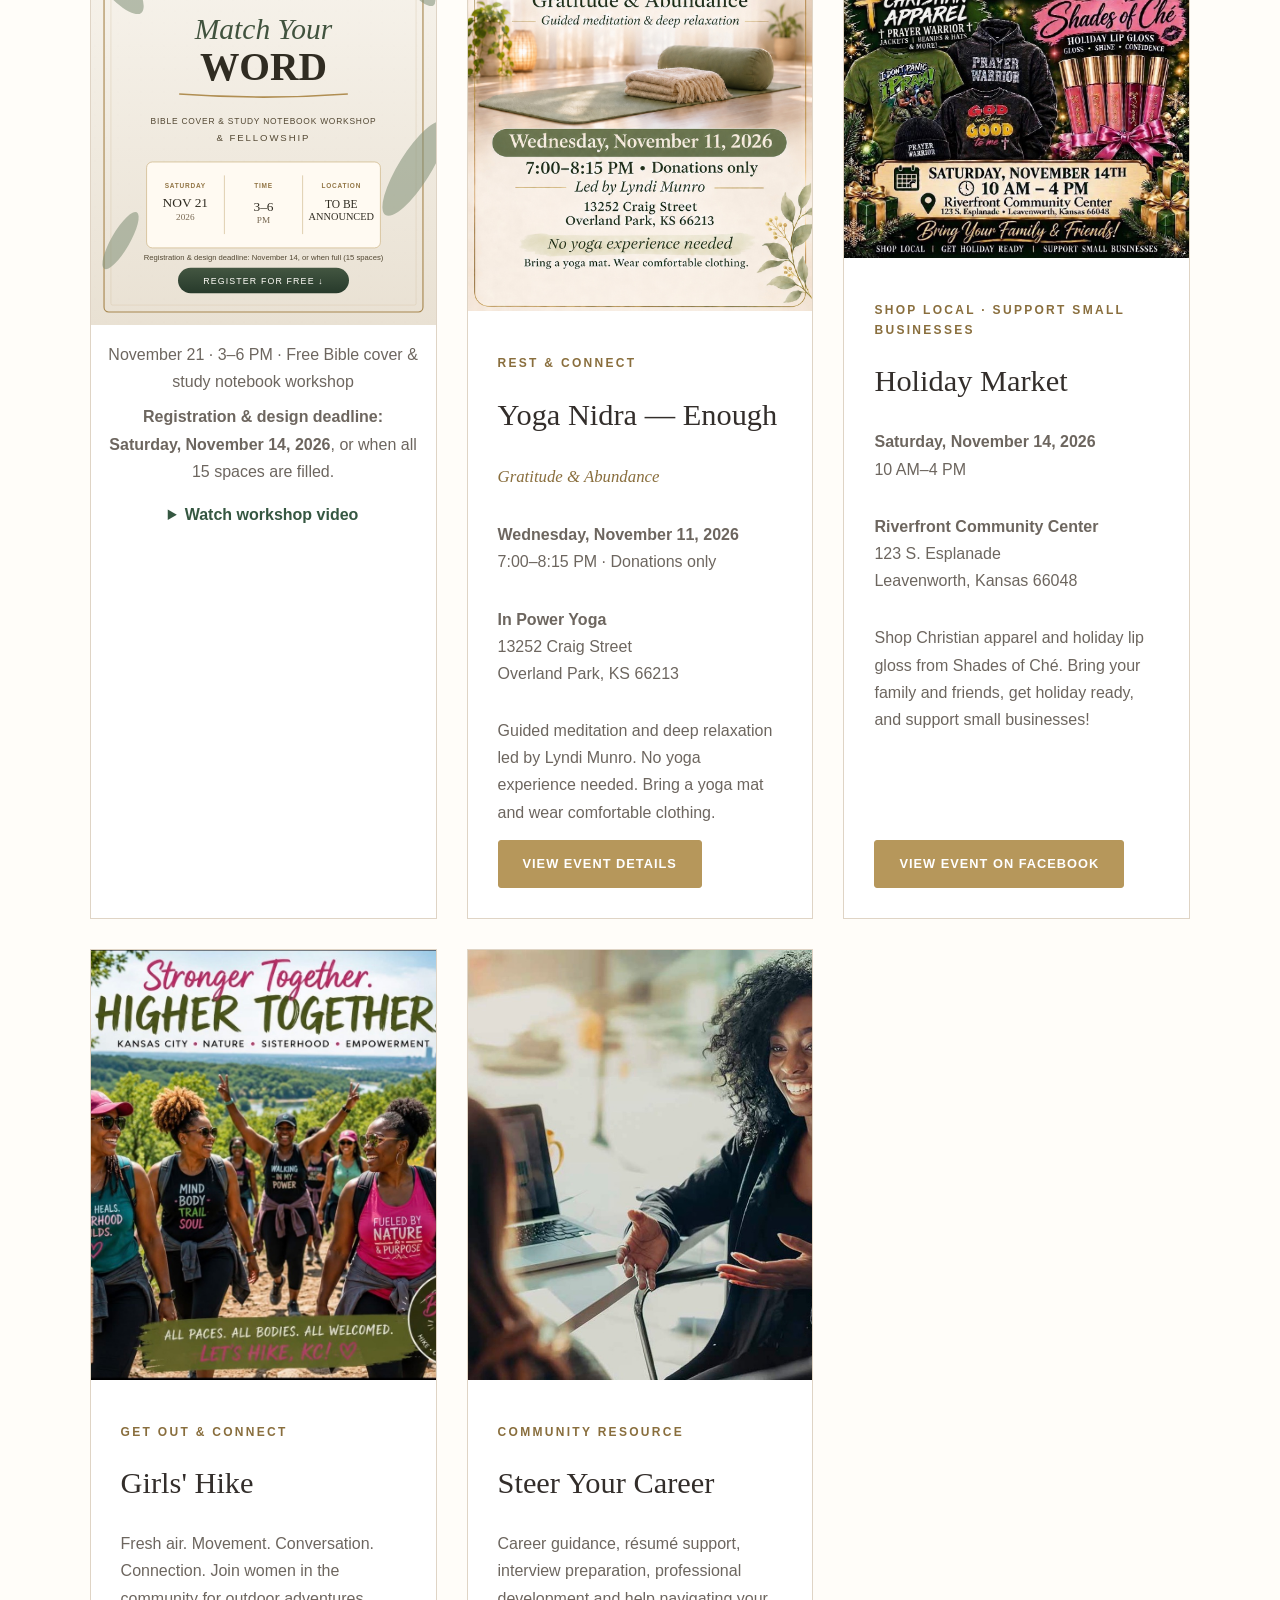
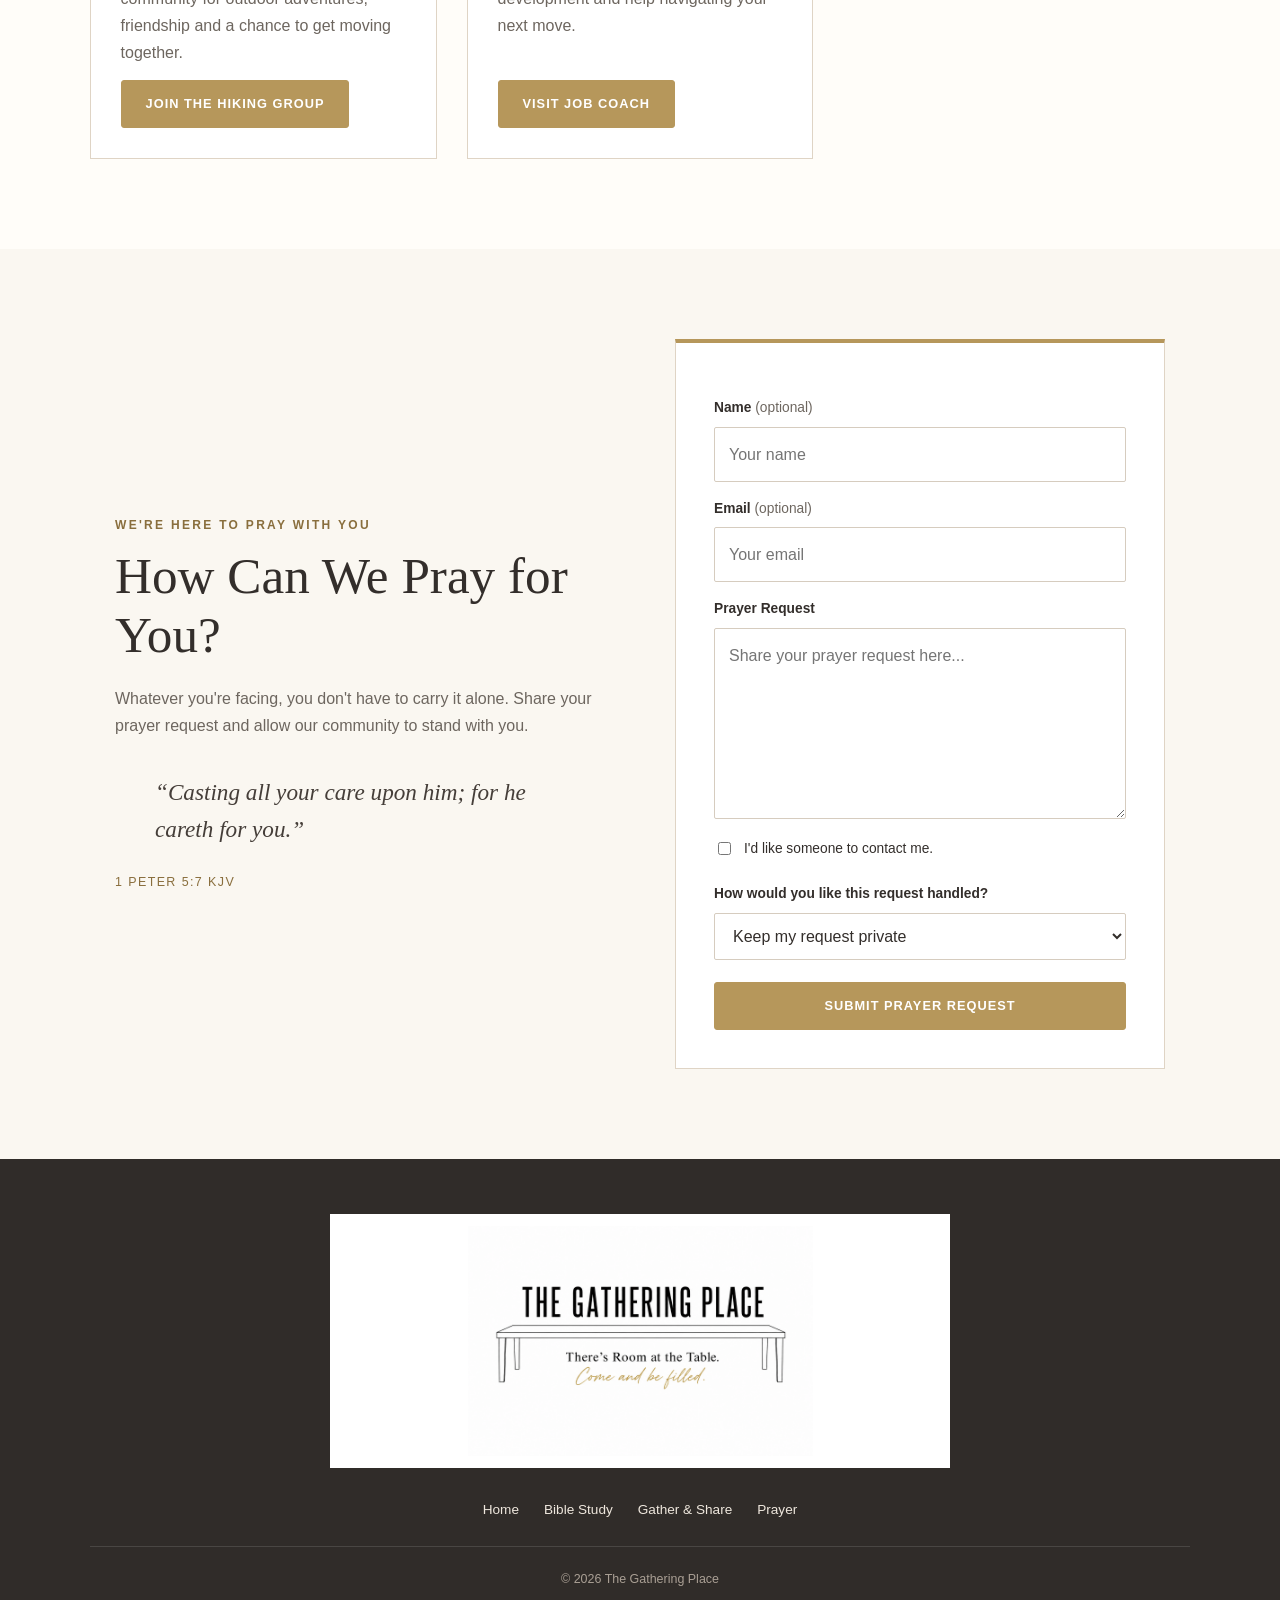
==== commit 67c2eec5: "Add November 11 Yoga Nidra flyer and event details" ====
--- a/index.html
+++ b/index.html
@@ -843,6 +843,22 @@
                 </article>
 
 
+                <!-- YOGA NIDRA -->
+                <article class="visual-event-card" id="yoga-nidra" aria-labelledby="yoga-nidra-title">
+                    <a href="yoga-nidra-november-11-2026.jpg" target="_blank" rel="noopener noreferrer" aria-label="View the Yoga Nidra flyer in full size" style="display:block;line-height:0;">
+                        <img src="yoga-nidra-november-11-2026.jpg" width="1122" height="1402" loading="lazy" alt="In Power Yoga: Yoga Nidra — Enough, Gratitude and Abundance. Wednesday, November 11, 2026, 7:00–8:15 PM. Donations only. Led by Lyndi Munro at 13252 Craig Street, Overland Park, KS 66213. No yoga experience needed. Bring a yoga mat and wear comfortable clothing." style="width:100%;height:auto;display:block;">
+                    </a>
+                    <div class="visual-event-info">
+                        <p class="event-category">REST &amp; CONNECT</p>
+                        <h3 id="yoga-nidra-title">Yoga Nidra — Enough</h3>
+                        <p class="event-theme">Gratitude &amp; Abundance</p>
+                        <p><strong><time datetime="2026-11-11">Wednesday, November 11, 2026</time></strong><br>7:00–8:15 PM · Donations only</p>
+                        <p><strong>In Power Yoga</strong><br>13252 Craig Street<br>Overland Park, KS 66213</p>
+                        <p>Guided meditation and deep relaxation led by Lyndi Munro. No yoga experience needed. Bring a yoga mat and wear comfortable clothing.</p>
+                        <a href="https://inpoweryogakc.com/" target="_blank" rel="noopener noreferrer" class="primary-button">View Event Details</a>
+                    </div>
+                </article>
+
                 <!-- HOLIDAY MARKET -->
                 <article class="visual-event-card" id="holiday-market" aria-labelledby="holiday-market-title">
                     <a href="holiday-market-november-14-2026.jpg" target="_blank" rel="noopener noreferrer" aria-label="View the Holiday Market flyer in full size" style="display:block;line-height:0;">
